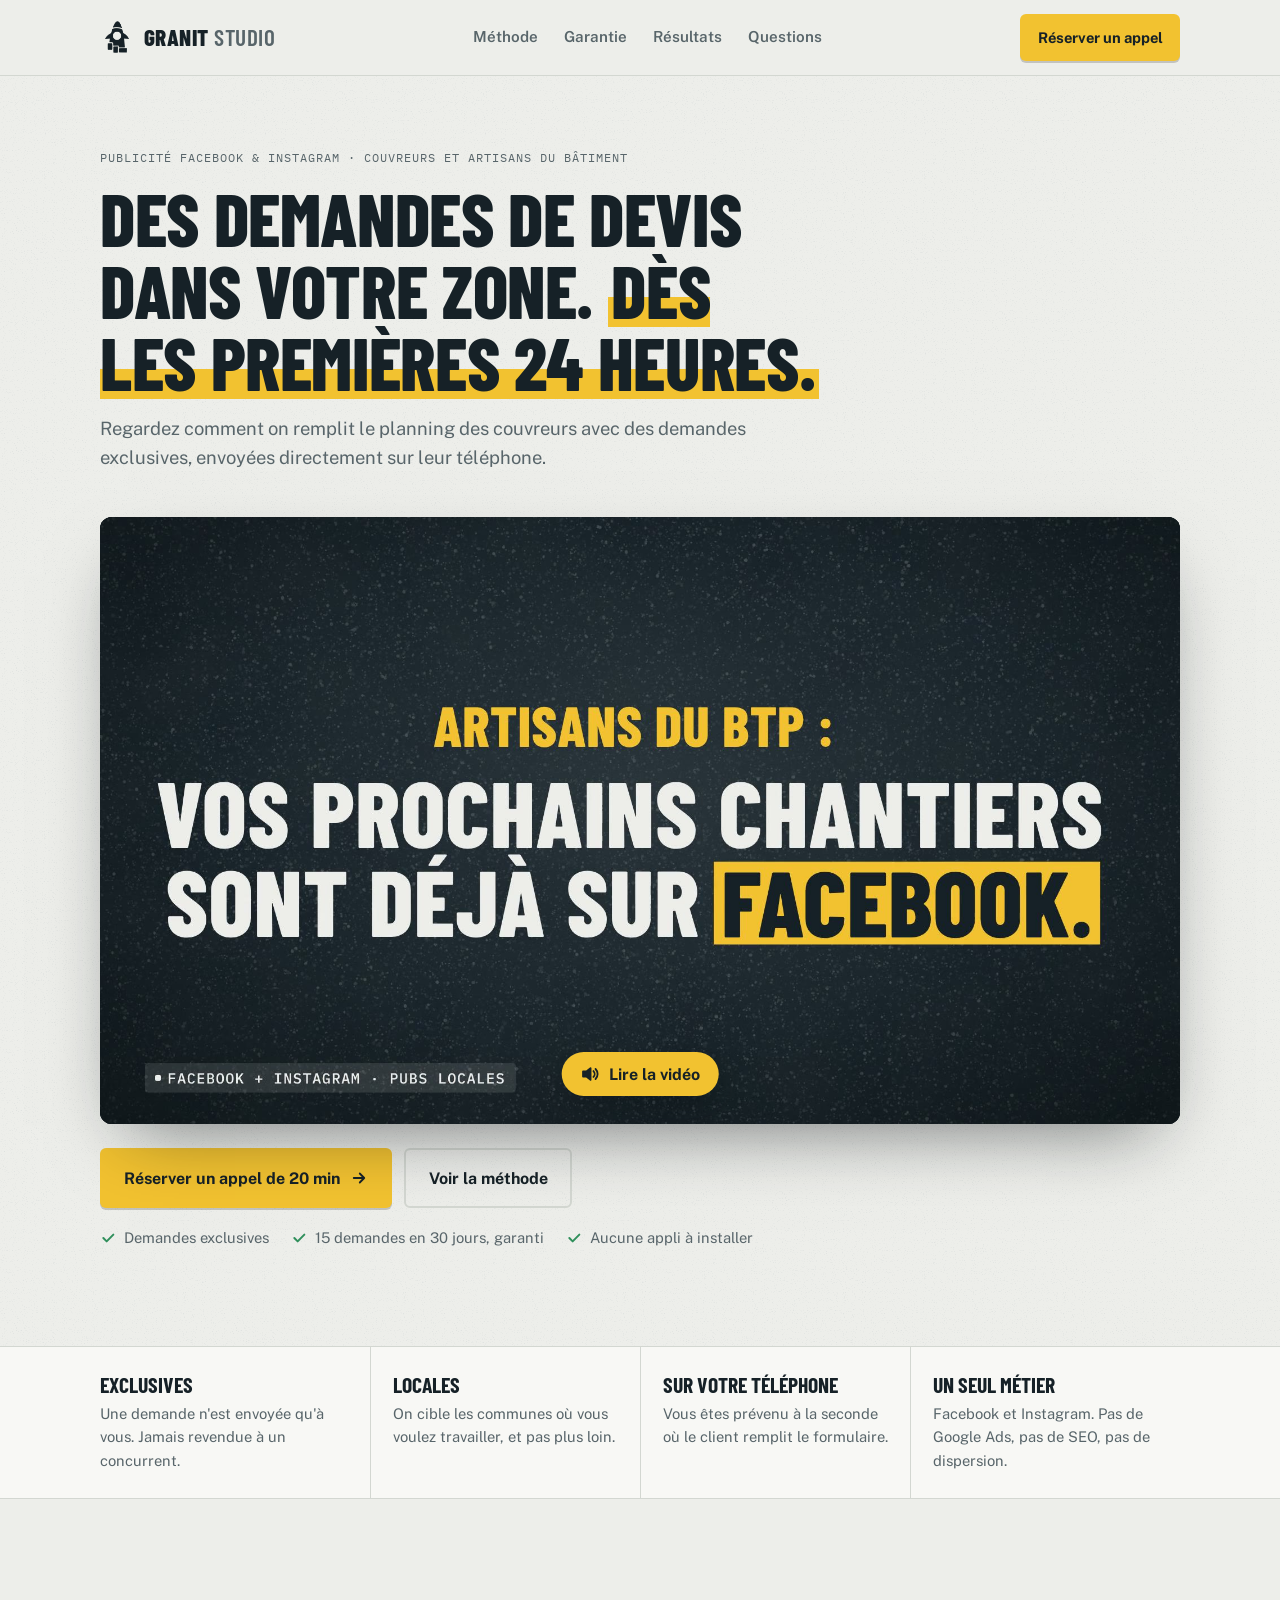
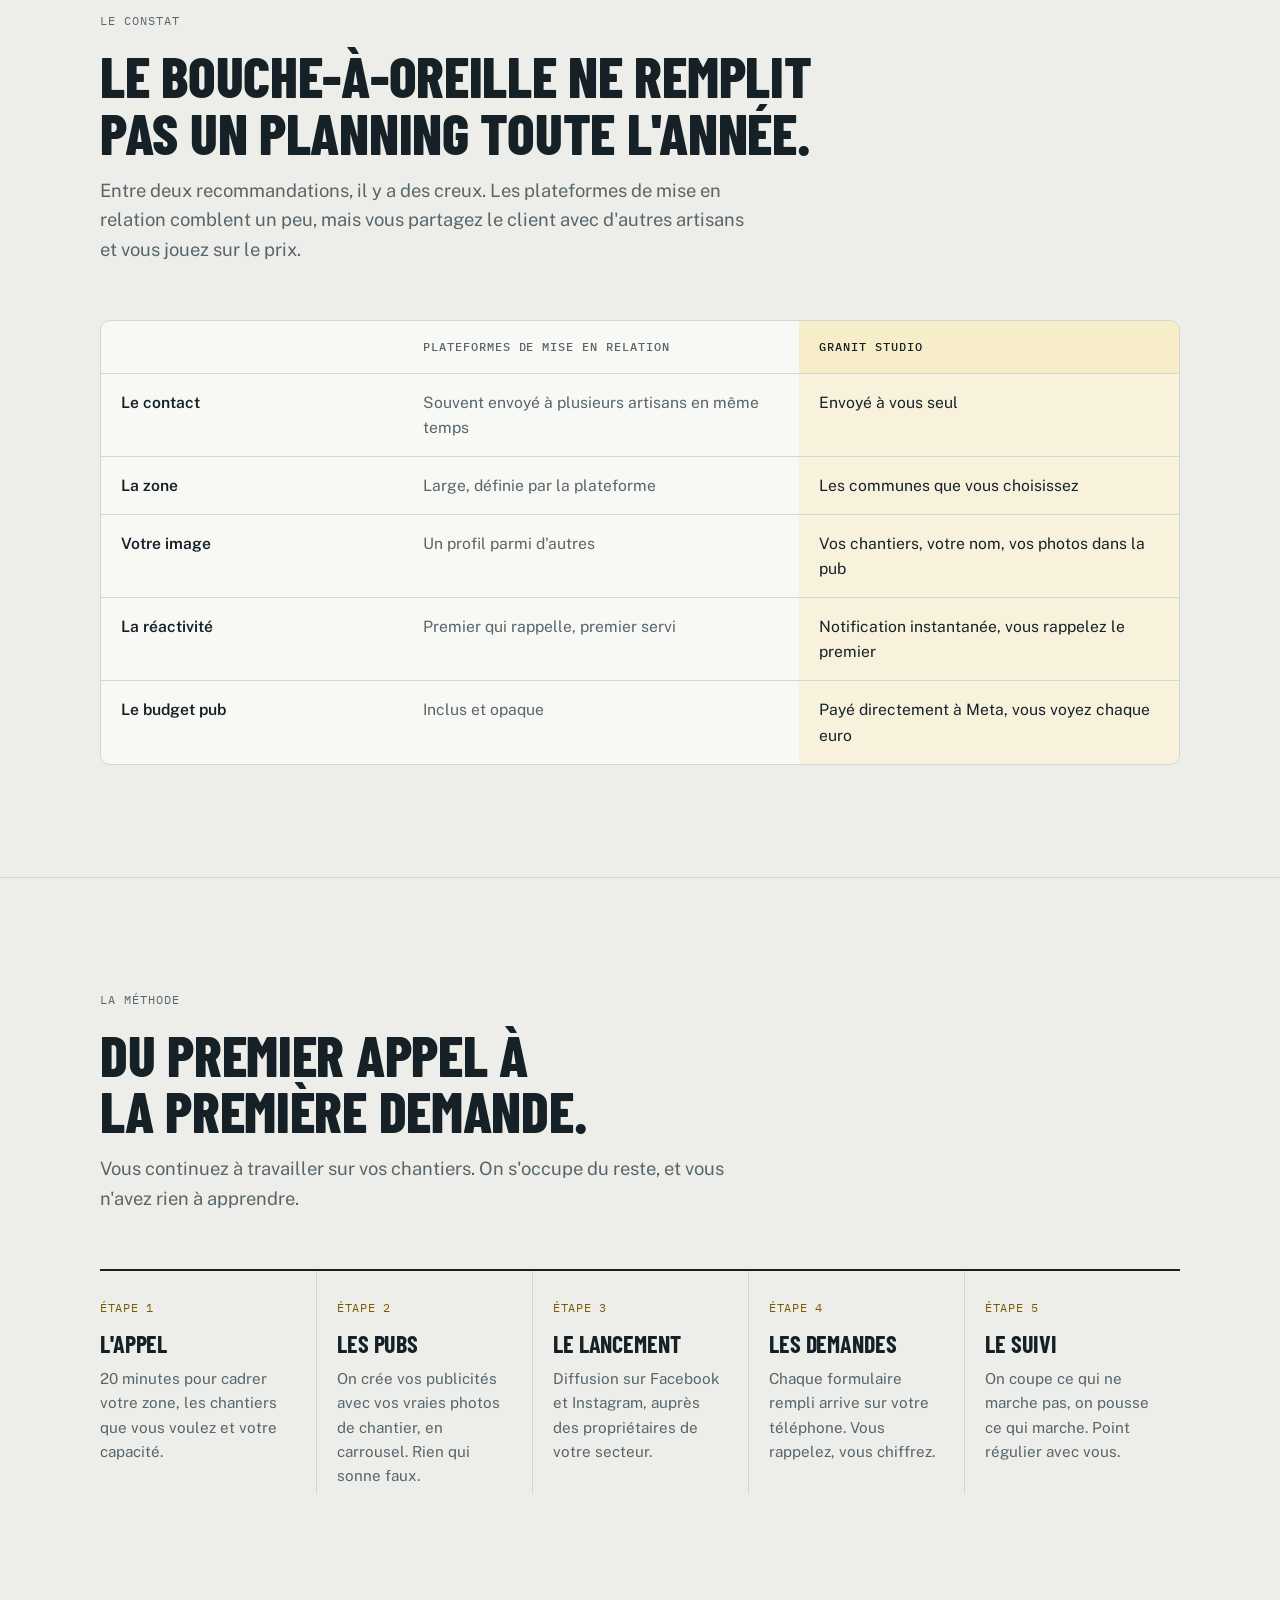
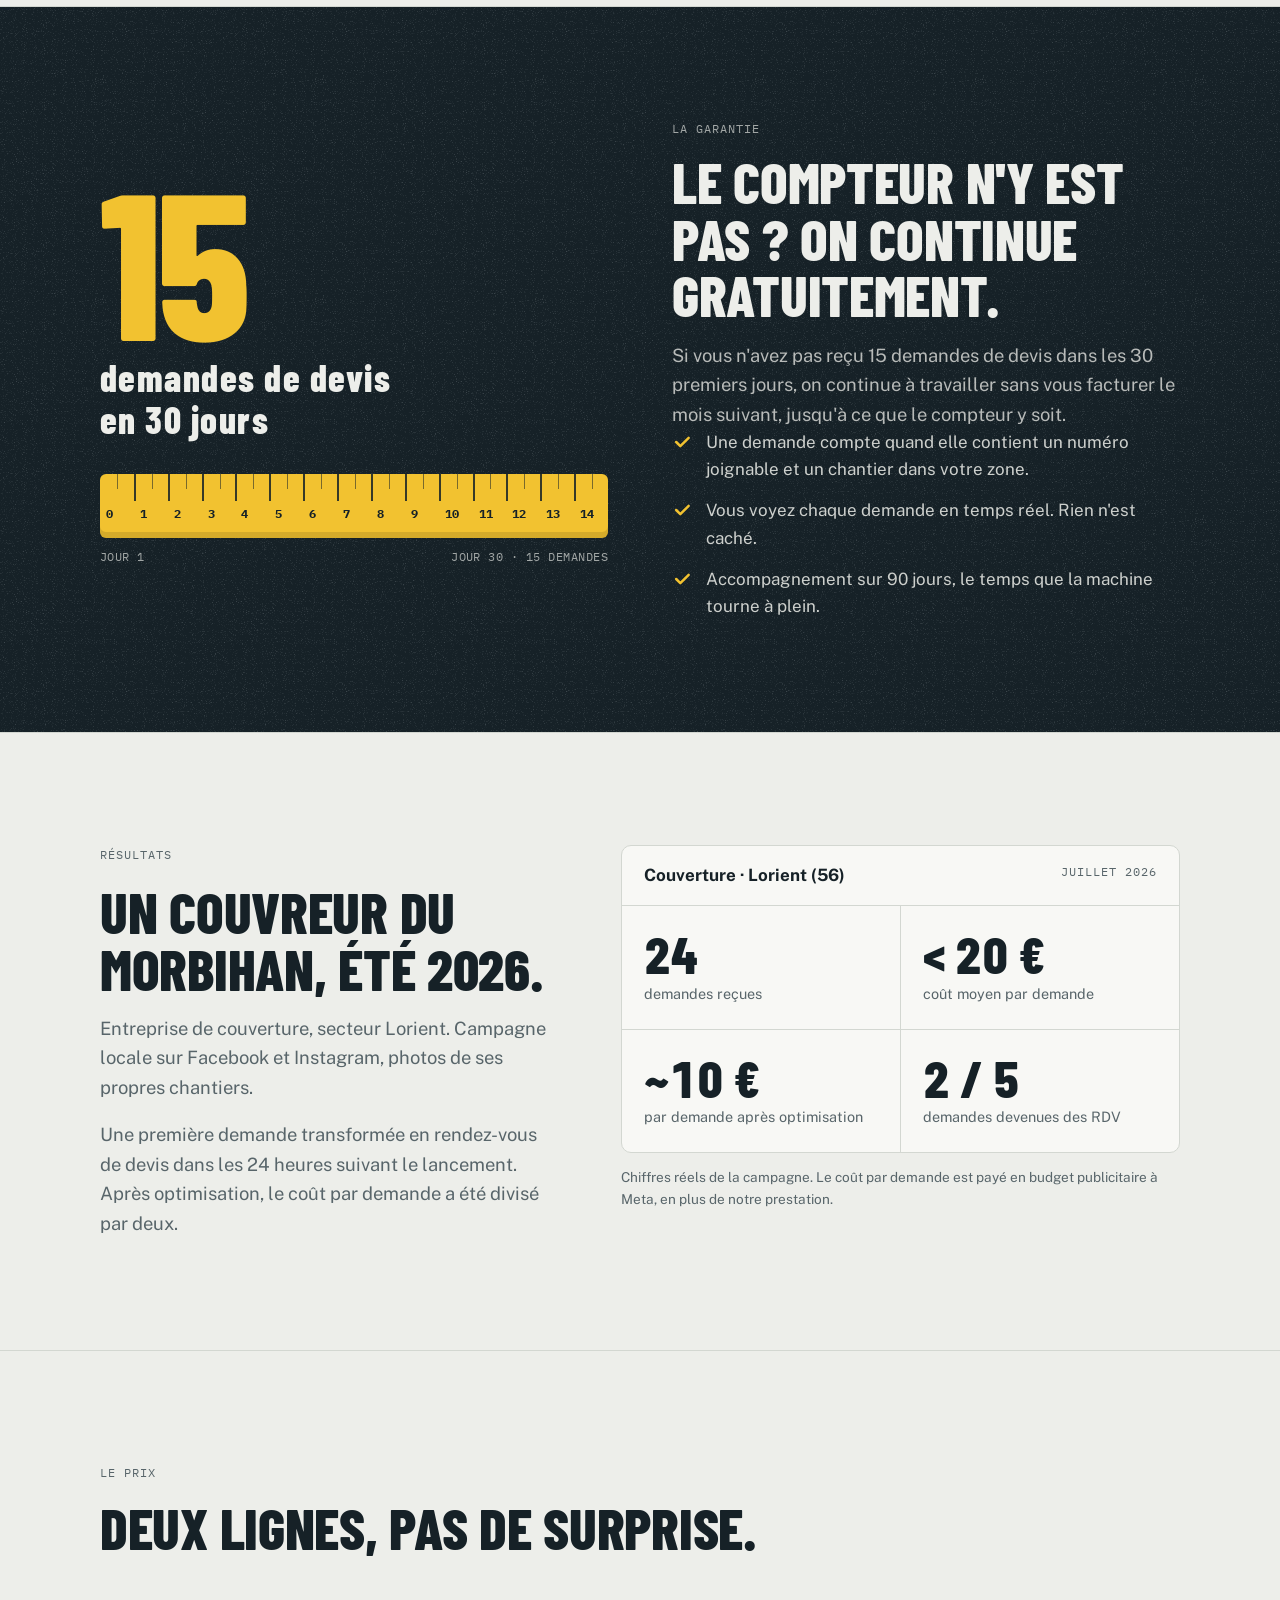
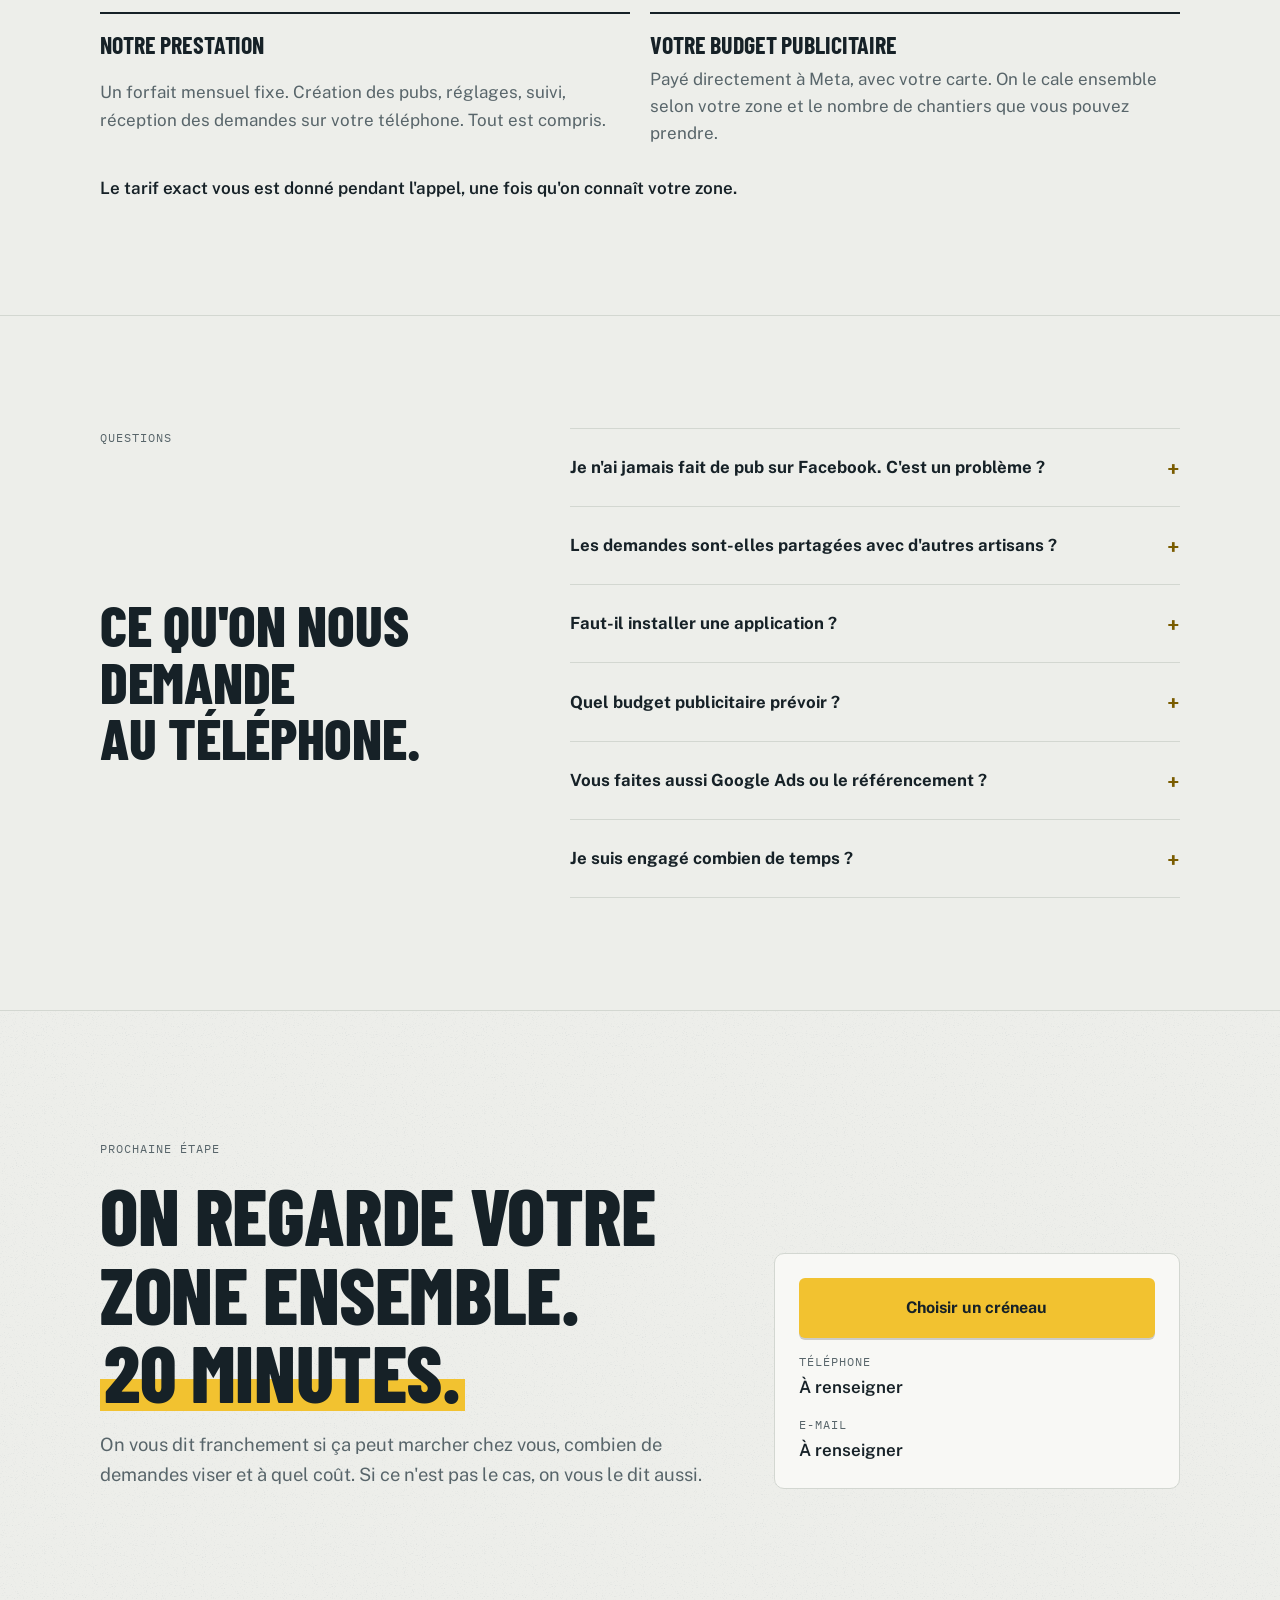
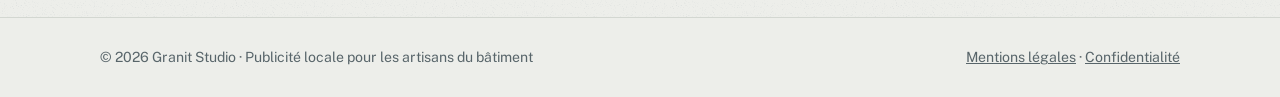
==== index.html @ 4647dcc5 "Site Granit Studio avec VSL motion design Remplace l'ancienne landing Synkore par le site Granit Stu" ====
<!doctype html><html><head><meta charset=utf8><meta name=viewport content="width=device-width,initial-scale=1,viewport-fit=cover"><style>:root{color-scheme:light;box-sizing:border-box;padding-top:env(safe-area-inset-top,0px);padding-bottom:env(safe-area-inset-bottom,0px)}html{scroll-padding-top:env(safe-area-inset-top,0px)}body{margin:0;padding:0;font:14px -apple-system,BlinkMacSystemFont,sans-serif;background:#fff;color:#000}img{max-width:100%}[hidden]:not([hidden=until-found i]){display:none!important}</style></head><body>
<title>Granit Studio</title>
<link rel="icon" type="image/png" href="[data-uri]">
<meta name="description" content="Granit Studio lance des publicités Facebook et Instagram locales pour les couvreurs et artisans du bâtiment. Des demandes de devis exclusives, directement sur votre téléphone.">
<link rel="preconnect" href="https://fonts.googleapis.com">
<link rel="preconnect" href="https://fonts.gstatic.com" crossorigin>
<link rel="stylesheet" href="https://fonts.googleapis.com/css2?family=Barlow+Condensed:wght@600;700;800&family=IBM+Plex+Mono:wght@500&family=Public+Sans:wght@400;500;600;700&display=swap">
<style>
/* Layout : un chantier lu de haut en bas — bandeau granit, preuve sur téléphone, méthode en étapes, garantie au mètre ruban, appel. */
:root{
  --bg:#EDEEEA;          /* granit clair */
  --surface:#F8F8F5;
  --ink:#162127;         /* ardoise */
  --muted:#58656A;
  --line:#D3D7D1;
  --accent:#F2C230;      /* jaune signalisation chantier */
  --accent-text:#7A5C00; /* jaune lisible sur fond clair */
  --on-accent:#162127;
  --device:#141C21;
  --device-line:#28343B;
  --device-fg:#E8EAE5;
  --ok:#2F8F5B;
  --speckle:.5;
  --f-display:"Barlow Condensed","Arial Narrow",Impact,sans-serif;
  --f-body:"Public Sans",system-ui,-apple-system,"Segoe UI",sans-serif;
  --f-mono:"IBM Plex Mono",ui-monospace,Menlo,Consolas,monospace;
  --wrap:1160px;
  --gutter:clamp(16px,4vw,40px);
  color-scheme:light;
}
@media (prefers-color-scheme:dark){:root:not([data-theme="light"]){
  --bg:#11181C;--surface:#182227;--ink:#E6E8E3;--muted:#98A4A7;--line:#2A363C;
  --accent:#F2C230;--accent-text:#F2C230;--on-accent:#162127;
  --device:#0B1013;--device-line:#26323A;--device-fg:#E8EAE5;--ok:#4CBF83;--speckle:.35;color-scheme:dark}}
:root[data-theme="dark"]{
  --bg:#11181C;--surface:#182227;--ink:#E6E8E3;--muted:#98A4A7;--line:#2A363C;
  --accent:#F2C230;--accent-text:#F2C230;--on-accent:#162127;
  --device:#0B1013;--device-line:#26323A;--device-fg:#E8EAE5;--ok:#4CBF83;--speckle:.35;color-scheme:dark}

*{box-sizing:border-box}
html{scroll-behavior:smooth}
@media (prefers-reduced-motion:reduce){html{scroll-behavior:auto}*{animation:none!important;transition:none!important}}
body{background:var(--bg);color:var(--ink);font-family:var(--f-body);font-size:17px;line-height:1.6;-webkit-font-smoothing:antialiased}
a{color:inherit}
:focus-visible{outline:3px solid var(--accent);outline-offset:3px;border-radius:4px}
.wrap{max-width:var(--wrap);margin-inline:auto;padding-inline:var(--gutter)}
h1,h2,h3{font-family:var(--f-display);font-weight:800;line-height:.98;letter-spacing:-.005em;text-wrap:balance;margin:0;text-transform:uppercase}
h2{font-size:clamp(2.2rem,5vw,3.6rem)}
h3{font-size:1.5rem;font-weight:700;line-height:1.1}
p{margin:0}
.label{font-family:var(--f-mono);font-size:.78rem;letter-spacing:.08em;text-transform:uppercase;color:var(--muted)}
.lede{font-size:1.15rem;color:var(--muted);max-width:60ch}
mark{background:linear-gradient(transparent 58%,var(--accent) 58%,var(--accent) 92%,transparent 92%);color:inherit;padding-inline:.05em}

/* Granit : moucheture minérale */
.granite{position:relative;isolation:isolate}
.granite::before{content:"";position:absolute;inset:0;z-index:-1;opacity:var(--speckle);pointer-events:none;
  background-image:url("data:image/svg+xml;utf8,<svg xmlns='http://www.w3.org/2000/svg' width='220' height='220'><filter id='n'><feTurbulence type='fractalNoise' baseFrequency='.9' numOctaves='2' seed='7'/><feColorMatrix values='0 0 0 0 .45  0 0 0 0 .5  0 0 0 0 .52  0 0 0 1.6 -.95'/></filter><rect width='100%' height='100%' filter='url(%23n)'/></svg>");}

/* Boutons */
.btn{display:inline-flex;align-items:center;gap:.6em;font-family:var(--f-body);font-weight:700;font-size:1rem;text-decoration:none;padding:.95em 1.4em;border-radius:6px;border:2px solid transparent;cursor:pointer;transition:transform .15s ease,background .15s ease}
.btn-primary{background:var(--accent);color:var(--on-accent);box-shadow:0 2px 0 rgba(0,0,0,.18)}
.btn-primary:hover{transform:translateY(-1px)}
.btn-ghost{border-color:var(--line);color:var(--ink);background:transparent}
.btn-ghost:hover{border-color:var(--ink)}
.btn svg{width:18px;height:18px}

/* Header */
header.top{position:sticky;top:env(safe-area-inset-top,0px);z-index:20;background:color-mix(in srgb,var(--bg) 88%,transparent);backdrop-filter:blur(10px);-webkit-backdrop-filter:blur(10px);border-bottom:1px solid var(--line)}
.nav{display:flex;align-items:center;justify-content:space-between;gap:20px;padding-block:14px}
.brand{display:flex;align-items:center;gap:10px;text-decoration:none}
.brand-mark{width:34px;height:34px;flex:none;background:var(--ink);-webkit-mask:url("[data-uri]") center/contain no-repeat;mask:url("[data-uri]") center/contain no-repeat}
.brand-name{font-family:var(--f-display);font-weight:800;font-size:1.45rem;letter-spacing:.02em;text-transform:uppercase;line-height:1}
.brand-name span{font-weight:600;color:var(--muted)}
.nav-links{display:flex;gap:26px;font-weight:600;font-size:.95rem}
.nav-links a{text-decoration:none;color:var(--muted)}
.nav-links a:hover{color:var(--ink)}
.nav .btn{padding:.65em 1.05em;font-size:.92rem}
@media (max-width:860px){.nav-links{display:none}}

/* Hero */
.hero{padding-block:clamp(48px,8vw,96px) clamp(56px,8vw,100px);border-bottom:1px solid var(--line)}
.hero{padding-block:clamp(36px,6vw,72px) clamp(56px,8vw,96px)}
.hero h1{font-size:clamp(2.5rem,6vw,4.6rem);margin-block:14px 16px}
.hero .lede{font-size:1.15rem;color:var(--muted)}
.hero-cta{display:flex;flex-wrap:wrap;gap:12px}
.hero-meta{display:flex;flex-wrap:wrap;gap:8px 22px;margin-top:26px;font-size:.92rem;color:var(--muted)}
.hero-meta span{display:inline-flex;align-items:center;gap:8px}
.hero-meta svg{width:16px;height:16px;color:var(--ok);flex:none}
@media (max-width:900px){.hero-grid{grid-template-columns:minmax(0,1fr)}}

/* VSL */
.hero-head{max-width:880px}
.vsl{margin-top:clamp(28px,4vw,44px)}
.vsl-frame{position:relative;width:100%;max-width:100%;aspect-ratio:16/9;border-radius:12px;overflow:hidden;background:var(--device);color:var(--device-fg);box-shadow:0 30px 70px -28px rgba(10,16,20,.55),inset 0 0 0 1px var(--device-line)}
.vsl-frame video{position:absolute;inset:0;width:100%;height:100%;object-fit:cover;display:block}
.vsl-poster{position:absolute;inset:0;display:grid;place-items:center;isolation:isolate}
.vsl-poster::before{content:"";position:absolute;inset:0;z-index:-1;opacity:.5;background-image:url("data:image/svg+xml;utf8,<svg xmlns='http://www.w3.org/2000/svg' width='220' height='220'><filter id='n'><feTurbulence type='fractalNoise' baseFrequency='.9' numOctaves='2' seed='7'/><feColorMatrix values='0 0 0 0 1  0 0 0 0 1  0 0 0 0 1  0 0 0 1.4 -.95'/></filter><rect width='100%' height='100%' filter='url(%23n)'/></svg>")}
.vsl-play{width:clamp(68px,9vw,96px);height:clamp(68px,9vw,96px);border-radius:50%;background:var(--accent);color:var(--on-accent);display:grid;place-items:center;border:0;cursor:pointer;box-shadow:0 0 0 10px color-mix(in srgb,var(--accent) 22%,transparent);animation:pulse 2.4s ease-out infinite}
.vsl-play svg{width:38%;height:38%;margin-left:6%}
@keyframes pulse{0%{box-shadow:0 0 0 0 color-mix(in srgb,var(--accent) 45%,transparent)}100%{box-shadow:0 0 0 22px transparent}}
.vsl-top{position:absolute;left:clamp(14px,2.5vw,26px);top:clamp(14px,2.5vw,24px);right:clamp(14px,2.5vw,26px);display:flex;justify-content:space-between;gap:12px;font-family:var(--f-mono);font-size:.74rem;letter-spacing:.08em;text-transform:uppercase;opacity:.85}
.vsl-bottom{position:absolute;left:clamp(14px,2.5vw,26px);bottom:clamp(14px,2.5vw,24px);right:clamp(14px,2.5vw,26px);font-family:var(--f-display);font-weight:700;text-transform:uppercase;font-size:clamp(1.1rem,2.6vw,1.8rem);line-height:1.05}
.vsl-chip{background:rgba(255,255,255,.12);padding:3px 8px;border-radius:4px}
.vsl-frame video{object-fit:contain;background:var(--device)}
.vsl-sound{position:absolute;left:50%;bottom:clamp(14px,3vw,28px);transform:translateX(-50%);display:inline-flex;align-items:center;gap:.55em;
  font-family:var(--f-body);font-weight:700;font-size:clamp(.88rem,1.6vw,1rem);padding:.75em 1.15em;border:0;border-radius:999px;cursor:pointer;
  background:var(--accent);color:var(--on-accent);box-shadow:0 10px 26px rgba(10,16,20,.35);animation:pulse 2.4s ease-out infinite;white-space:nowrap}
.vsl-sound svg{width:1.25em;height:1.25em;flex:none}
.vsl-sound:hover{filter:brightness(1.05)}
.vsl-mute{position:absolute;right:clamp(10px,2vw,18px);bottom:clamp(10px,2vw,18px);width:44px;height:44px;border-radius:50%;border:0;cursor:pointer;
  display:grid;place-items:center;background:rgba(11,16,19,.6);color:#fff}
.vsl-mute svg{width:22px;height:22px}
.vsl-foot{display:flex;flex-wrap:wrap;align-items:center;justify-content:space-between;gap:18px 28px;margin-top:24px}
.vsl-foot .hero-meta{margin-top:0}

/* Bandeau faits */
.facts{border-bottom:1px solid var(--line);background:var(--surface)}
.facts-grid{display:grid;grid-template-columns:repeat(4,minmax(0,1fr))}
.fact{padding:26px 22px;border-left:1px solid var(--line)}
.fact:first-child{border-left:0;padding-left:0}
.fact b{display:block;font-family:var(--f-display);font-size:1.35rem;text-transform:uppercase;line-height:1.05;margin-bottom:6px}
.fact p{font-size:.92rem;color:var(--muted)}
@media (max-width:900px){.facts-grid{grid-template-columns:repeat(2,minmax(0,1fr))}.fact:nth-child(3){border-left:0;padding-left:0}.fact{border-top:1px solid var(--line)}.fact:nth-child(-n+2){border-top:0}}
@media (max-width:520px){.facts-grid{grid-template-columns:minmax(0,1fr)}.fact{border-left:0;padding-left:0;border-top:1px solid var(--line)}.fact:first-child{border-top:0}}

section.block{padding-block:clamp(64px,9vw,112px);border-bottom:1px solid var(--line)}
.head{display:grid;gap:16px;margin-bottom:clamp(36px,5vw,56px);max-width:780px}

/* Problème : comparatif */
.compare-wrap{overflow-x:auto;border:1px solid var(--line);border-radius:10px;background:var(--surface)}
table.compare{width:100%;border-collapse:collapse;min-width:620px}
.compare th,.compare td{text-align:left;padding:16px 20px;border-bottom:1px solid var(--line);vertical-align:top;font-size:.98rem}
.compare tr:last-child td{border-bottom:0}
.compare thead th{font-family:var(--f-mono);font-weight:500;font-size:.76rem;letter-spacing:.08em;text-transform:uppercase;color:var(--muted)}
.compare thead th:last-child{color:var(--ink)}
.compare td:first-child{font-weight:600;width:28%}
.compare td:nth-child(2){color:var(--muted)}
.compare td:last-child{background:color-mix(in srgb,var(--accent) 12%,transparent)}
.compare thead th:last-child{background:color-mix(in srgb,var(--accent) 22%,transparent)}

/* Méthode */
.steps{display:grid;grid-template-columns:repeat(5,minmax(0,1fr));gap:0;counter-reset:s;border-top:2px solid var(--ink)}
.step{padding:22px 20px 6px 0;position:relative}
.step + .step{padding-left:20px;border-left:1px solid var(--line)}
.step-n{font-family:var(--f-mono);font-size:.78rem;color:var(--accent-text);letter-spacing:.06em}
.step h3{margin-block:10px 10px}
.step p{font-size:.95rem;color:var(--muted)}
@media (max-width:980px){.steps{grid-template-columns:minmax(0,1fr)}.step,.step + .step{padding:22px 0;border-left:0;border-bottom:1px solid var(--line);display:grid;grid-template-columns:90px minmax(0,1fr);gap:4px 16px}.step h3{margin:0}.step p{grid-column:2}}

/* Garantie : mètre ruban */
.guarantee{background:var(--ink);color:var(--bg);border-bottom:0}
.guarantee .label{color:color-mix(in srgb,var(--bg) 65%,transparent)}
.guarantee .lede{color:color-mix(in srgb,var(--bg) 75%,transparent)}
.g-grid{display:grid;grid-template-columns:minmax(0,1fr) minmax(0,1fr);gap:clamp(32px,5vw,72px);align-items:center}
@media (max-width:900px){.g-grid{grid-template-columns:minmax(0,1fr)}}
.big15{font-family:var(--f-display);font-weight:800;font-size:clamp(7rem,18vw,13rem);line-height:.82;color:var(--accent);letter-spacing:-.02em}
.big15 small{display:block;font-size:.18em;letter-spacing:.04em;color:var(--bg);margin-top:14px;line-height:1.1}
.tape{margin-top:34px}
.tape-body{position:relative;height:64px;border-radius:6px;background:var(--accent);overflow:hidden;box-shadow:inset 0 -6px 0 rgba(0,0,0,.12)}
.tape-ticks{position:absolute;inset:0;display:grid;grid-template-columns:repeat(15,1fr)}
.tape-ticks span{border-left:2px solid rgba(22,33,39,.85);position:relative;height:42%}
.tape-ticks span:first-child{border-left:0}
.tape-ticks span::before{content:"";position:absolute;left:50%;top:0;height:55%;border-left:1px solid rgba(22,33,39,.55)}
.tape-ticks span b{position:absolute;left:4px;top:100%;margin-top:4px;font-family:var(--f-mono);font-size:.72rem;color:#162127}
.tape-ticks span:first-child b{left:6px}
.tape-legend{display:flex;justify-content:space-between;margin-top:10px;font-family:var(--f-mono);font-size:.74rem;color:color-mix(in srgb,var(--bg) 65%,transparent);letter-spacing:.04em;text-transform:uppercase}
.g-points{display:grid;gap:14px;margin-top:28px}
.g-points li{display:grid;grid-template-columns:22px minmax(0,1fr);gap:12px;color:color-mix(in srgb,var(--bg) 85%,transparent)}
.g-points svg{width:20px;height:20px;color:var(--accent);margin-top:3px}
ul.clean{list-style:none;padding:0;margin:0}

/* Résultats */
.case{display:grid;grid-template-columns:minmax(0,.9fr) minmax(0,1.1fr);gap:clamp(28px,5vw,64px);align-items:start}
@media (max-width:900px){.case{grid-template-columns:minmax(0,1fr)}}
.case-card{background:var(--surface);border:1px solid var(--line);border-radius:10px;overflow:hidden}
.case-head{display:flex;justify-content:space-between;flex-wrap:wrap;gap:8px;padding:16px 22px;border-bottom:1px solid var(--line)}
.case-head b{font-weight:700}
.metrics{display:grid;grid-template-columns:repeat(2,minmax(0,1fr))}
.metric{padding:22px;border-bottom:1px solid var(--line)}
.metric:nth-child(odd){border-right:1px solid var(--line)}
.metric:nth-last-child(-n+2){border-bottom:0}
.metric strong{display:block;font-family:var(--f-display);font-weight:800;font-size:clamp(2.4rem,5vw,3.2rem);line-height:1;font-variant-numeric:tabular-nums}
.metric span{font-size:.9rem;color:var(--muted)}
.case-note{font-size:.85rem;color:var(--muted);margin-top:14px}
.case-text{display:grid;gap:18px}

/* Prix */
.price-grid{display:grid;grid-template-columns:repeat(2,minmax(0,1fr));gap:20px}
@media (max-width:760px){.price-grid{grid-template-columns:minmax(0,1fr)}}
.price-item{border-top:2px solid var(--ink);padding-top:18px;display:grid;gap:8px}
.price-item p{color:var(--muted)}
.price-foot{margin-top:28px;font-weight:600}

/* FAQ */
.faq{display:grid;grid-template-columns:minmax(0,.8fr) minmax(0,1.2fr);gap:clamp(28px,5vw,64px)}
@media (max-width:900px){.faq{grid-template-columns:minmax(0,1fr)}}
details{border-bottom:1px solid var(--line);padding-block:4px}
details:first-of-type{border-top:1px solid var(--line)}
summary{list-style:none;cursor:pointer;display:flex;justify-content:space-between;align-items:center;gap:16px;padding-block:18px;font-weight:700;font-size:1.05rem}
summary::-webkit-details-marker{display:none}
summary::after{content:"+";font-family:var(--f-mono);font-size:1.3rem;color:var(--accent-text);transition:transform .2s}
details[open] summary::after{transform:rotate(45deg)}
details p{color:var(--muted);padding-bottom:20px;max-width:62ch}

/* CTA final */
.final{padding-block:clamp(72px,10vw,128px)}
.final-box{display:grid;grid-template-columns:minmax(0,1.2fr) minmax(0,.8fr);gap:clamp(28px,5vw,64px);align-items:end}
@media (max-width:900px){.final-box{grid-template-columns:minmax(0,1fr)}}
.final h2{font-size:clamp(2.6rem,6.4vw,5rem)}
.contact{display:grid;gap:14px;background:var(--surface);border:1px solid var(--line);border-radius:10px;padding:24px}
.contact-row{display:grid;gap:2px}
.contact-row b{font-weight:600;user-select:all}
.contact .btn{justify-content:center}

footer{border-top:1px solid var(--line);padding-block:28px;font-size:.88rem;color:var(--muted)}
.foot{display:flex;flex-wrap:wrap;justify-content:space-between;gap:12px}
</style>

<header class="top">
  <div class="wrap nav">
    <a class="brand" href="#top" aria-label="Granit Studio, accueil">
      <span class="brand-mark" aria-hidden="true"></span>
      <span class="brand-name">Granit <span>Studio</span></span>
    </a>
    <nav class="nav-links" aria-label="Navigation principale">
      <a href="#methode">Méthode</a>
      <a href="#garantie">Garantie</a>
      <a href="#resultats">Résultats</a>
      <a href="#faq">Questions</a>
    </nav>
    <a class="btn btn-primary" href="#rdv">Réserver un appel</a>
  </div>
</header>

<main id="top">
  <section class="hero granite">
    <div class="wrap">
      <div class="hero-head">
        <p class="label">Publicité Facebook &amp; Instagram · Couvreurs et artisans du bâtiment</p>
        <h1>Des demandes de devis dans votre zone. <mark>Dès les premières 24&nbsp;heures.</mark></h1>
        <p class="lede">Regardez comment on remplit le planning des couvreurs avec des demandes exclusives, envoyées directement sur leur téléphone.</p>
      </div>

      <div class="vsl">
        <div class="vsl-frame" id="vsl">
          <!--VSL-START-->
          <video id="vsl-video" src="granit-vsl.mp4" poster="vsl-cover.jpg" muted loop playsinline preload="auto" aria-label="Présentation Granit Studio en 26 secondes : des pubs Facebook et Instagram locales qui envoient des demandes de devis aux artisans du BTP"></video>
          <button class="vsl-sound" id="vsl-sound" type="button" aria-label="Revoir la vidéo avec le son">
            <svg viewBox="0 0 24 24" fill="none" stroke="currentColor" stroke-width="2.2" stroke-linecap="round" stroke-linejoin="round" aria-hidden="true"><path d="M4 9v6h4l5 4V5L8 9H4z" fill="currentColor"/><path d="M16.5 8.5a5 5 0 0 1 0 7M19 6a8.5 8.5 0 0 1 0 12"/></svg>
            <span>Activer le son</span>
          </button>
          <button class="vsl-mute" id="vsl-mute" type="button" aria-label="Couper le son" hidden>
            <svg viewBox="0 0 24 24" fill="none" stroke="currentColor" stroke-width="2.2" stroke-linecap="round" stroke-linejoin="round" aria-hidden="true"><path d="M4 9v6h4l5 4V5L8 9H4z" fill="currentColor"/><path d="M17 9l5 6M22 9l-5 6"/></svg>
          </button>
          <!--VSL-END-->
        </div>
      </div>

      <div class="vsl-foot">
        <div class="hero-cta">
          <a class="btn btn-primary" href="#rdv">Réserver un appel de 20 min
            <svg viewBox="0 0 24 24" fill="none" stroke="currentColor" stroke-width="2.4" stroke-linecap="round" stroke-linejoin="round" aria-hidden="true"><path d="M5 12h14M13 6l6 6-6 6"/></svg>
          </a>
          <a class="btn btn-ghost" href="#methode">Voir la méthode</a>
        </div>
        <div class="hero-meta">
          <span><svg viewBox="0 0 24 24" fill="none" stroke="currentColor" stroke-width="3" stroke-linecap="round" stroke-linejoin="round" aria-hidden="true"><path d="M5 12l5 5L20 7"/></svg>Demandes exclusives</span>
          <span><svg viewBox="0 0 24 24" fill="none" stroke="currentColor" stroke-width="3" stroke-linecap="round" stroke-linejoin="round" aria-hidden="true"><path d="M5 12l5 5L20 7"/></svg>15 demandes en 30 jours, garanti</span>
          <span><svg viewBox="0 0 24 24" fill="none" stroke="currentColor" stroke-width="3" stroke-linecap="round" stroke-linejoin="round" aria-hidden="true"><path d="M5 12l5 5L20 7"/></svg>Aucune appli à installer</span>
        </div>
      </div>
    </div>
  </section>

  <section class="facts" aria-label="L'essentiel">
    <div class="wrap facts-grid">
      <div class="fact"><b>Exclusives</b><p>Une demande n'est envoyée qu'à vous. Jamais revendue à un concurrent.</p></div>
      <div class="fact"><b>Locales</b><p>On cible les communes où vous voulez travailler, et pas plus loin.</p></div>
      <div class="fact"><b>Sur votre téléphone</b><p>Vous êtes prévenu à la seconde où le client remplit le formulaire.</p></div>
      <div class="fact"><b>Un seul métier</b><p>Facebook et Instagram. Pas de Google Ads, pas de SEO, pas de dispersion.</p></div>
    </div>
  </section>

  <section class="block" id="probleme">
    <div class="wrap">
      <div class="head">
        <p class="label">Le constat</p>
        <h2>Le bouche-à-oreille ne remplit pas un planning toute l'année.</h2>
        <p class="lede">Entre deux recommandations, il y a des creux. Les plateformes de mise en relation comblent un peu, mais vous partagez le client avec d'autres artisans et vous jouez sur le prix.</p>
      </div>
      <div class="compare-wrap">
        <table class="compare">
          <thead><tr><th scope="col"></th><th scope="col">Plateformes de mise en relation</th><th scope="col">Granit Studio</th></tr></thead>
          <tbody>
            <tr><td>Le contact</td><td>Souvent envoyé à plusieurs artisans en même temps</td><td>Envoyé à vous seul</td></tr>
            <tr><td>La zone</td><td>Large, définie par la plateforme</td><td>Les communes que vous choisissez</td></tr>
            <tr><td>Votre image</td><td>Un profil parmi d'autres</td><td>Vos chantiers, votre nom, vos photos dans la pub</td></tr>
            <tr><td>La réactivité</td><td>Premier qui rappelle, premier servi</td><td>Notification instantanée, vous rappelez le premier</td></tr>
            <tr><td>Le budget pub</td><td>Inclus et opaque</td><td>Payé directement à Meta, vous voyez chaque euro</td></tr>
          </tbody>
        </table>
      </div>
    </div>
  </section>

  <section class="block" id="methode">
    <div class="wrap">
      <div class="head">
        <p class="label">La méthode</p>
        <h2>Du premier appel à la première demande.</h2>
        <p class="lede">Vous continuez à travailler sur vos chantiers. On s'occupe du reste, et vous n'avez rien à apprendre.</p>
      </div>
      <div class="steps">
        <div class="step"><span class="step-n">ÉTAPE 1</span><h3>L'appel</h3><p>20 minutes pour cadrer votre zone, les chantiers que vous voulez et votre capacité.</p></div>
        <div class="step"><span class="step-n">ÉTAPE 2</span><h3>Les pubs</h3><p>On crée vos publicités avec vos vraies photos de chantier, en carrousel. Rien qui sonne faux.</p></div>
        <div class="step"><span class="step-n">ÉTAPE 3</span><h3>Le lancement</h3><p>Diffusion sur Facebook et Instagram, auprès des propriétaires de votre secteur.</p></div>
        <div class="step"><span class="step-n">ÉTAPE 4</span><h3>Les demandes</h3><p>Chaque formulaire rempli arrive sur votre téléphone. Vous rappelez, vous chiffrez.</p></div>
        <div class="step"><span class="step-n">ÉTAPE 5</span><h3>Le suivi</h3><p>On coupe ce qui ne marche pas, on pousse ce qui marche. Point régulier avec vous.</p></div>
      </div>
    </div>
  </section>

  <section class="block guarantee granite" id="garantie">
    <div class="wrap g-grid">
      <div>
        <div class="big15">15<small>demandes de devis<br>en 30 jours</small></div>
        <div class="tape" aria-hidden="true">
          <div class="tape-body">
            <div class="tape-ticks">
              <span><b>0</b></span><span><b>1</b></span><span><b>2</b></span><span><b>3</b></span><span><b>4</b></span><span><b>5</b></span><span><b>6</b></span><span><b>7</b></span><span><b>8</b></span><span><b>9</b></span><span><b>10</b></span><span><b>11</b></span><span><b>12</b></span><span><b>13</b></span><span><b>14</b></span>
            </div>
          </div>
          <div class="tape-legend"><span>Jour 1</span><span>Jour 30 · 15 demandes</span></div>
        </div>
      </div>
      <div>
        <p class="label">La garantie</p>
        <h2 style="margin-block:14px 18px">Le compteur n'y est pas&nbsp;? On continue gratuitement.</h2>
        <p class="lede">Si vous n'avez pas reçu 15 demandes de devis dans les 30 premiers jours, on continue à travailler sans vous facturer le mois suivant, jusqu'à ce que le compteur y soit.</p>
        <ul class="clean g-points">
          <li><svg viewBox="0 0 24 24" fill="none" stroke="currentColor" stroke-width="3" stroke-linecap="round" stroke-linejoin="round" aria-hidden="true"><path d="M5 12l5 5L20 7"/></svg><span>Une demande compte quand elle contient un numéro joignable et un chantier dans votre zone.</span></li>
          <li><svg viewBox="0 0 24 24" fill="none" stroke="currentColor" stroke-width="3" stroke-linecap="round" stroke-linejoin="round" aria-hidden="true"><path d="M5 12l5 5L20 7"/></svg><span>Vous voyez chaque demande en temps réel. Rien n'est caché.</span></li>
          <li><svg viewBox="0 0 24 24" fill="none" stroke="currentColor" stroke-width="3" stroke-linecap="round" stroke-linejoin="round" aria-hidden="true"><path d="M5 12l5 5L20 7"/></svg><span>Accompagnement sur 90 jours, le temps que la machine tourne à plein.</span></li>
        </ul>
      </div>
    </div>
  </section>

  <section class="block" id="resultats">
    <div class="wrap case">
      <div class="case-text">
        <p class="label">Résultats</p>
        <h2>Un couvreur du Morbihan, été 2026.</h2>
        <p class="lede">Entreprise de couverture, secteur Lorient. Campagne locale sur Facebook et Instagram, photos de ses propres chantiers.</p>
        <p class="lede">Une première demande transformée en rendez-vous de devis dans les 24 heures suivant le lancement. Après optimisation, le coût par demande a été divisé par deux.</p>
      </div>
      <div>
        <div class="case-card">
          <div class="case-head"><b>Couverture · Lorient (56)</b><span class="label">Juillet 2026</span></div>
          <div class="metrics">
            <div class="metric"><strong>24</strong><span>demandes reçues</span></div>
            <div class="metric"><strong>&lt;&nbsp;20&nbsp;€</strong><span>coût moyen par demande</span></div>
            <div class="metric"><strong>~10&nbsp;€</strong><span>par demande après optimisation</span></div>
            <div class="metric"><strong>2&nbsp;/&nbsp;5</strong><span>demandes devenues des RDV</span></div>
          </div>
        </div>
        <p class="case-note">Chiffres réels de la campagne. Le coût par demande est payé en budget publicitaire à Meta, en plus de notre prestation.</p>
      </div>
    </div>
  </section>

  <section class="block" id="prix">
    <div class="wrap">
      <div class="head">
        <p class="label">Le prix</p>
        <h2>Deux lignes, pas de surprise.</h2>
      </div>
      <div class="price-grid">
        <div class="price-item"><h3>Notre prestation</h3><p>Un forfait mensuel fixe. Création des pubs, réglages, suivi, réception des demandes sur votre téléphone. Tout est compris.</p></div>
        <div class="price-item"><h3>Votre budget publicitaire</h3><p>Payé directement à Meta, avec votre carte. On le cale ensemble selon votre zone et le nombre de chantiers que vous pouvez prendre.</p></div>
      </div>
      <p class="price-foot">Le tarif exact vous est donné pendant l'appel, une fois qu'on connaît votre zone.</p>
    </div>
  </section>

  <section class="block" id="faq">
    <div class="wrap faq">
      <div class="head" style="margin:0">
        <p class="label">Questions</p>
        <h2>Ce qu'on nous demande au téléphone.</h2>
      </div>
      <div>
        <details><summary>Je n'ai jamais fait de pub sur Facebook. C'est un problème&nbsp;?</summary><p>Non. On crée le compte publicitaire avec vous, on fait les pubs et les réglages. Vous recevez les demandes, c'est tout ce que vous avez à gérer.</p></details>
        <details><summary>Les demandes sont-elles partagées avec d'autres artisans&nbsp;?</summary><p>Jamais. Les pubs sont à votre nom et les demandes arrivent uniquement chez vous.</p></details>
        <details><summary>Faut-il installer une application&nbsp;?</summary><p>Non. Chaque demande arrive directement sur votre téléphone, comme un message. Vous rappelez le client en un geste.</p></details>
        <details><summary>Quel budget publicitaire prévoir&nbsp;?</summary><p>Ça dépend de votre zone et du nombre de chantiers que vous voulez. On le fixe ensemble pendant l'appel. Vous le payez directement à Meta et vous pouvez l'ajuster quand vous voulez.</p></details>
        <details><summary>Vous faites aussi Google Ads ou le référencement&nbsp;?</summary><p>Non. On fait une seule chose, la publicité Facebook et Instagram pour les artisans du bâtiment, et on la fait à fond.</p></details>
        <details><summary>Je suis engagé combien de temps&nbsp;?</summary><p>90 jours. C'est le temps qu'il faut pour que les campagnes donnent leur plein régime, et la garantie des 15 demandes s'applique dès le premier mois.</p></details>
      </div>
    </div>
  </section>

  <section class="final granite" id="rdv">
    <div class="wrap final-box">
      <div>
        <p class="label">Prochaine étape</p>
        <h2 style="margin-top:16px">On regarde votre zone ensemble. <mark>20 minutes.</mark></h2>
        <p class="lede" style="margin-top:20px">On vous dit franchement si ça peut marcher chez vous, combien de demandes viser et à quel coût. Si ce n'est pas le cas, on vous le dit aussi.</p>
      </div>
      <div class="contact">
        <a class="btn btn-primary" id="booking" href="#rdv">Choisir un créneau</a>
        <div class="contact-row"><span class="label">Téléphone</span><b id="c-phone">À renseigner</b></div>
        <div class="contact-row"><span class="label">E-mail</span><b id="c-mail">À renseigner</b></div>
      </div>
    </div>
  </section>
</main>

<footer>
  <div class="wrap foot">
    <span>© 2026 Granit Studio · Publicité locale pour les artisans du bâtiment</span>
    <span><a href="#top">Mentions légales</a> · <a href="#top">Confidentialité</a></span>
  </div>
</footer>

<script>
(function(){
  var v=document.getElementById('vsl-video'), on=document.getElementById('vsl-sound'), off=document.getElementById('vsl-mute');
  if(!v) return;
  var label=on.querySelector('span');
  var reduce=window.matchMedia&&window.matchMedia('(prefers-reduced-motion: reduce)').matches;
  function mutedLoop(){ v.muted=true; v.loop=true; on.hidden=false; off.hidden=true; label.textContent='Activer le son'; }
  function tryPlay(){ var p=v.play(); if(p&&p.catch) p.catch(function(){ label.textContent='Lire la vidéo'; }); }
  mutedLoop();
  if(reduce){ label.textContent='Lire la vidéo'; } else { tryPlay(); }
  on.addEventListener('click',function(){
    v.currentTime=0; v.muted=false; v.loop=false; on.hidden=true; off.hidden=false; tryPlay();
  });
  off.addEventListener('click',function(){ mutedLoop(); tryPlay(); });
  v.addEventListener('ended',function(){ mutedLoop(); v.currentTime=0; if(!reduce) tryPlay(); });
})();
</script>

</body></html>
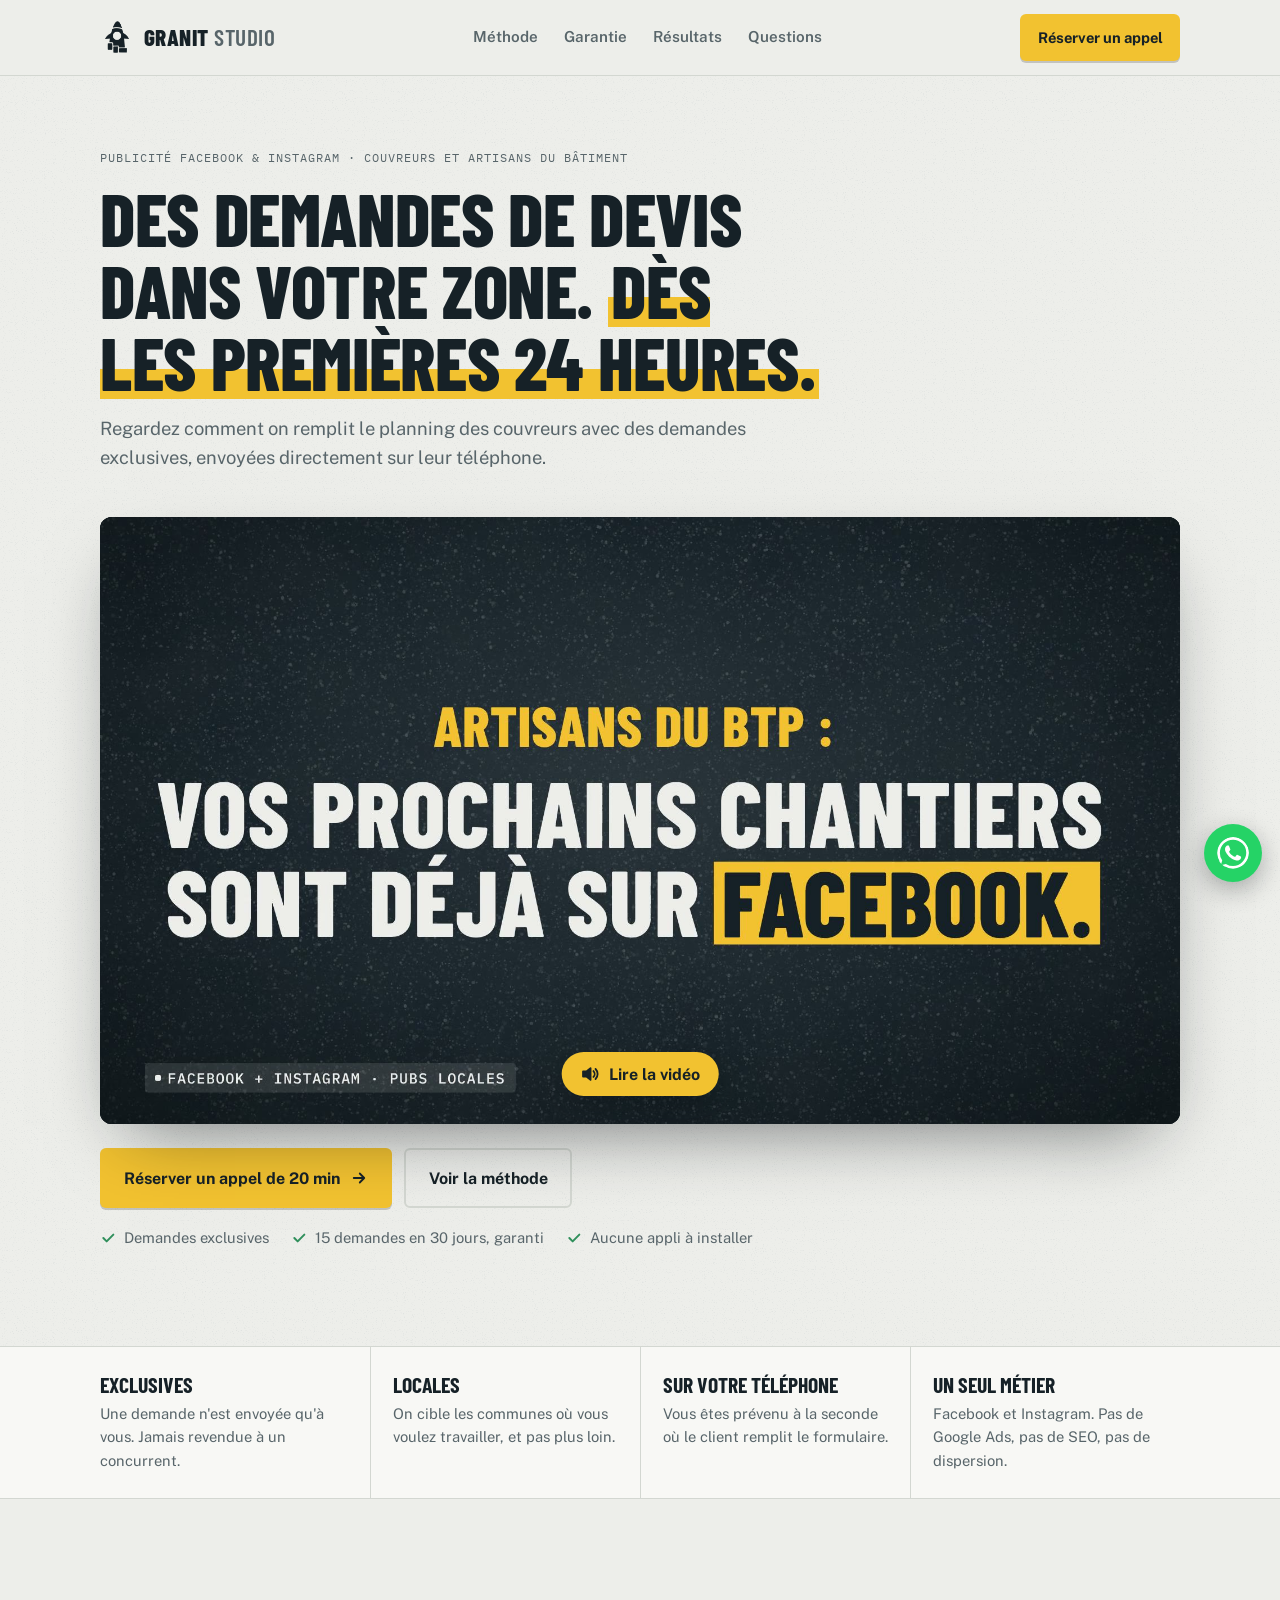
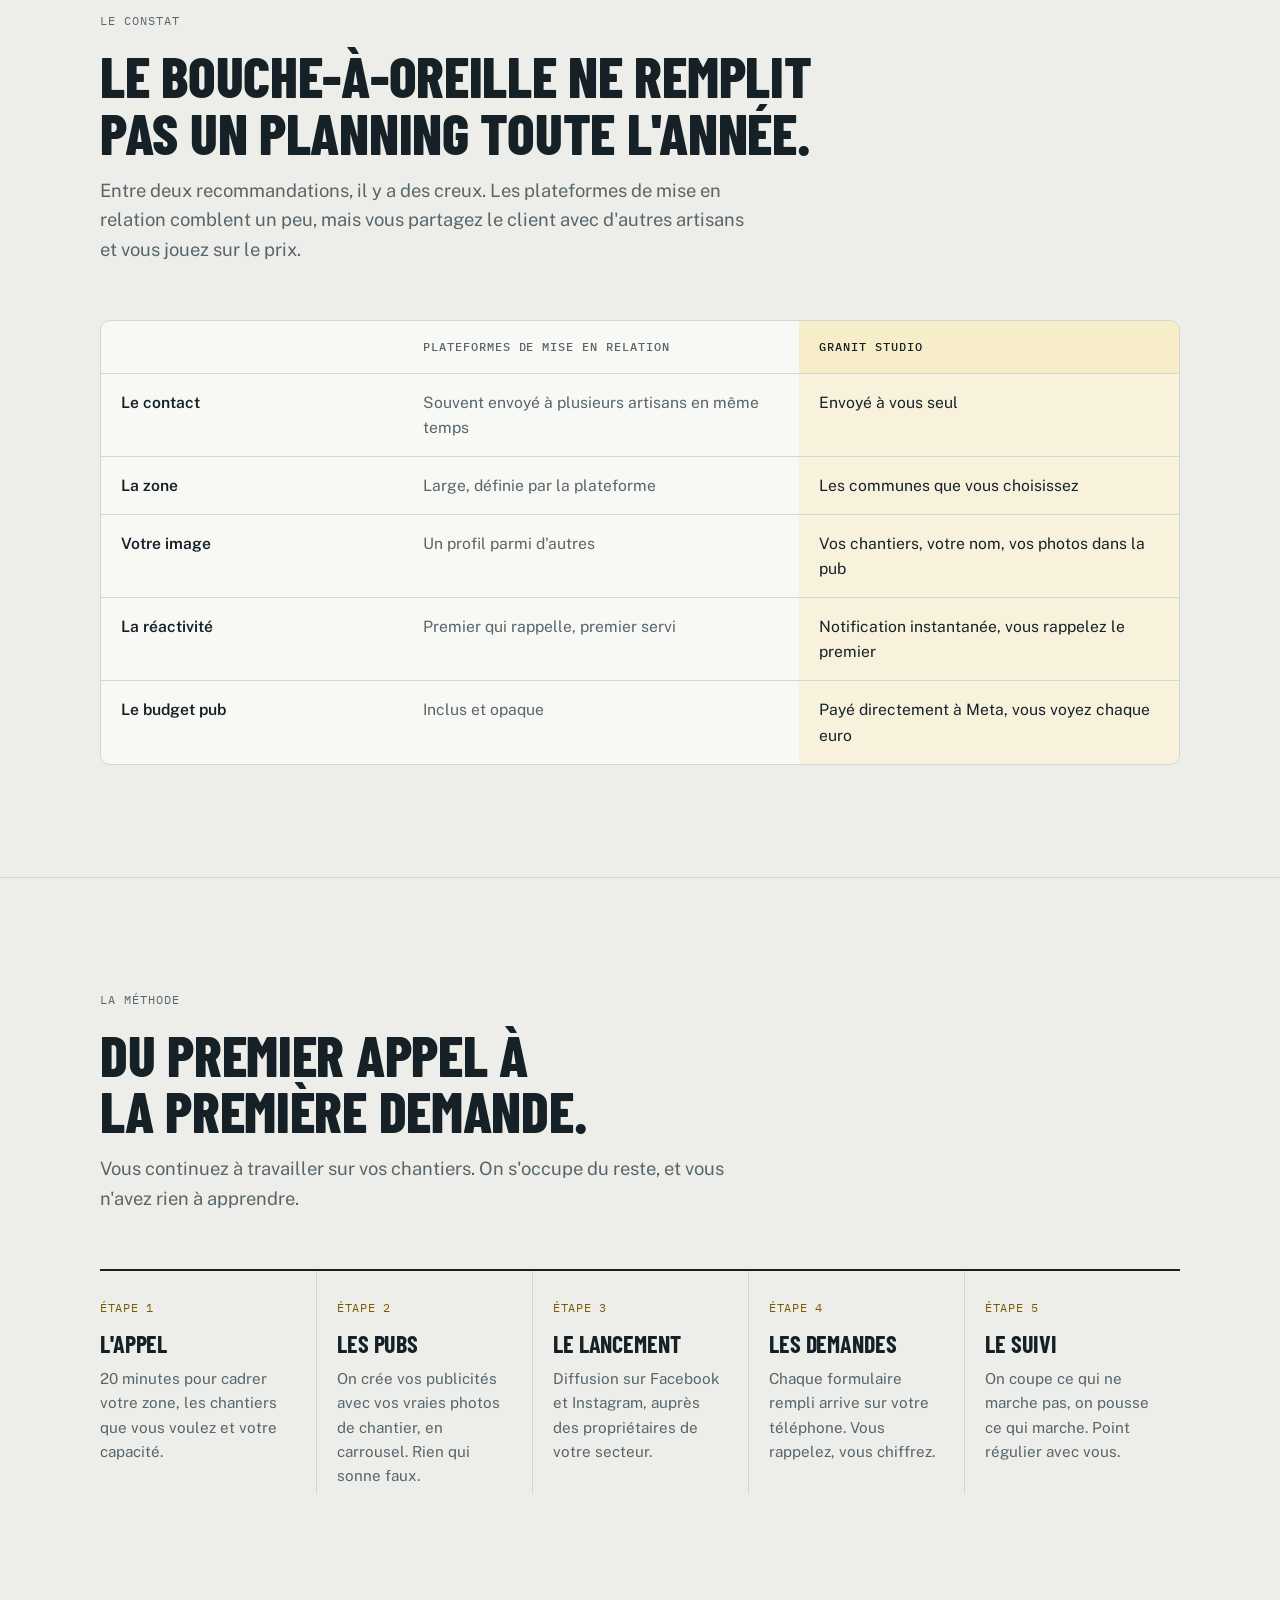
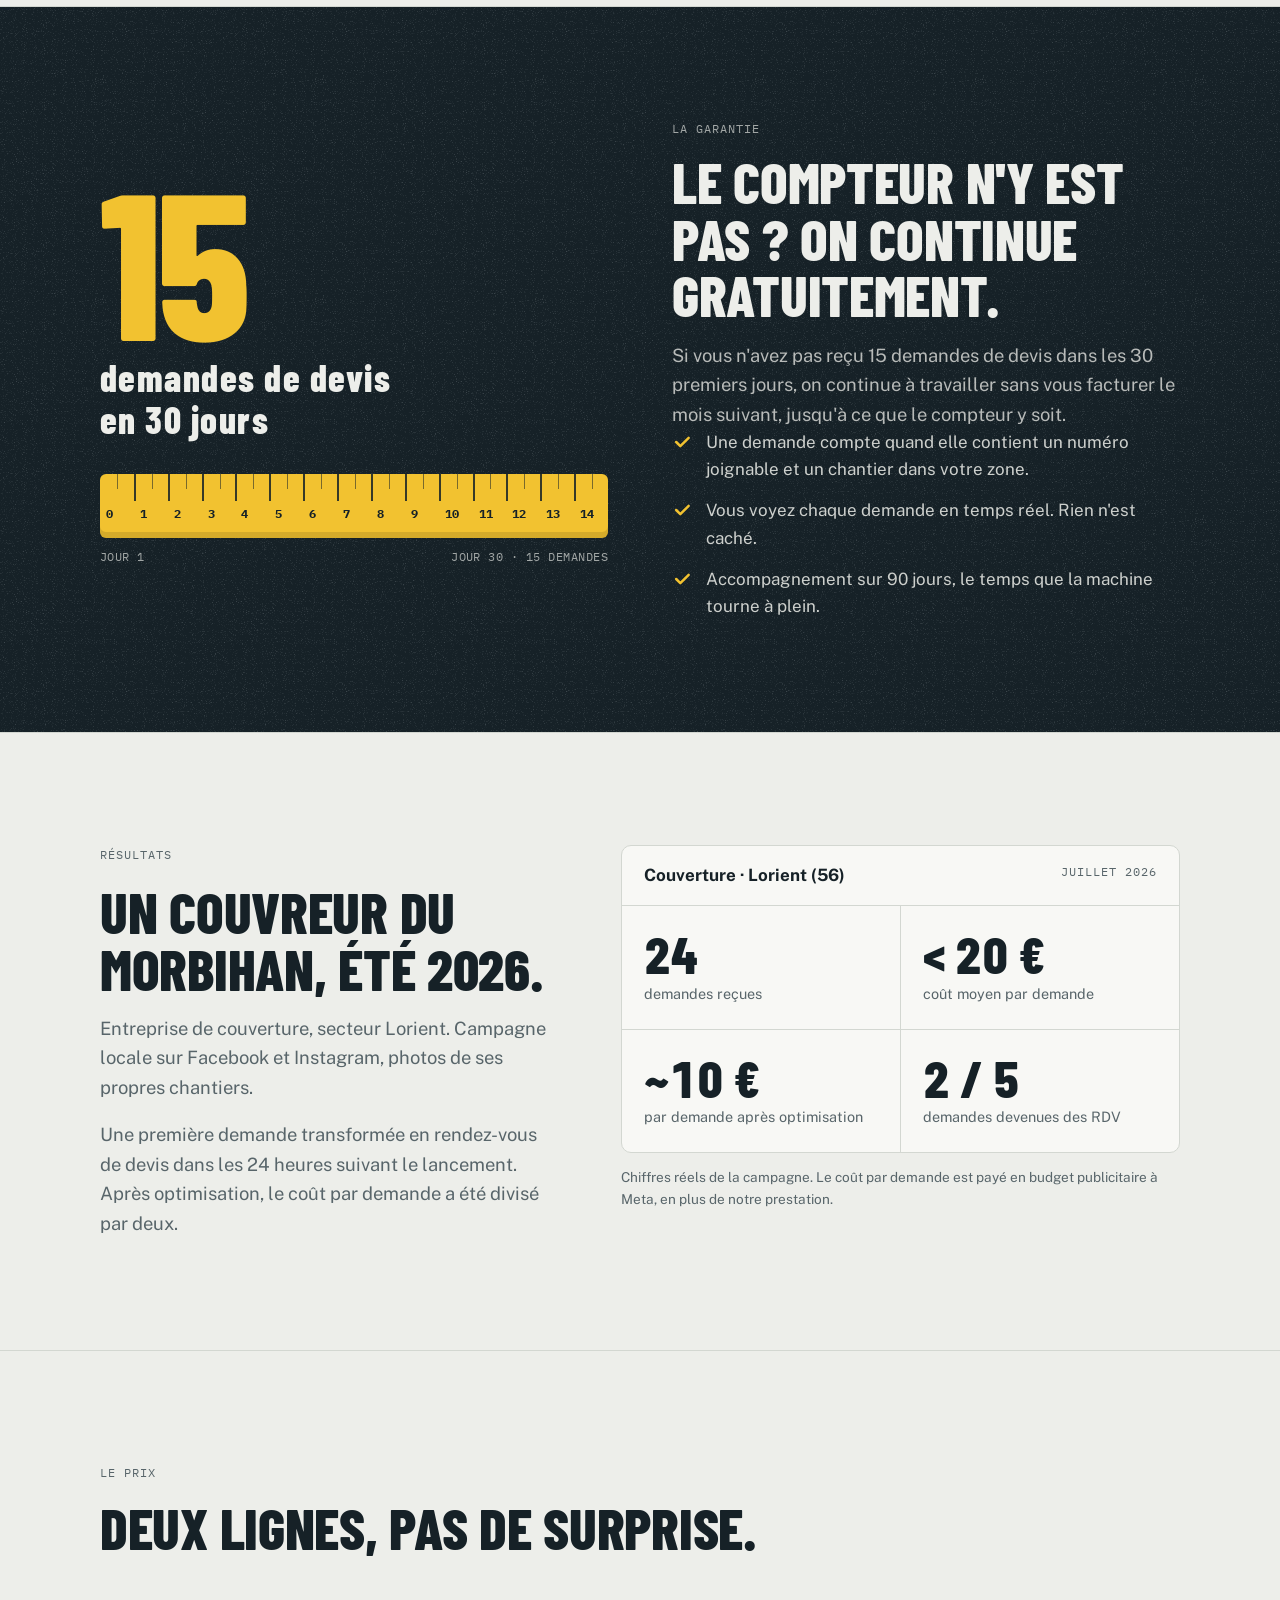
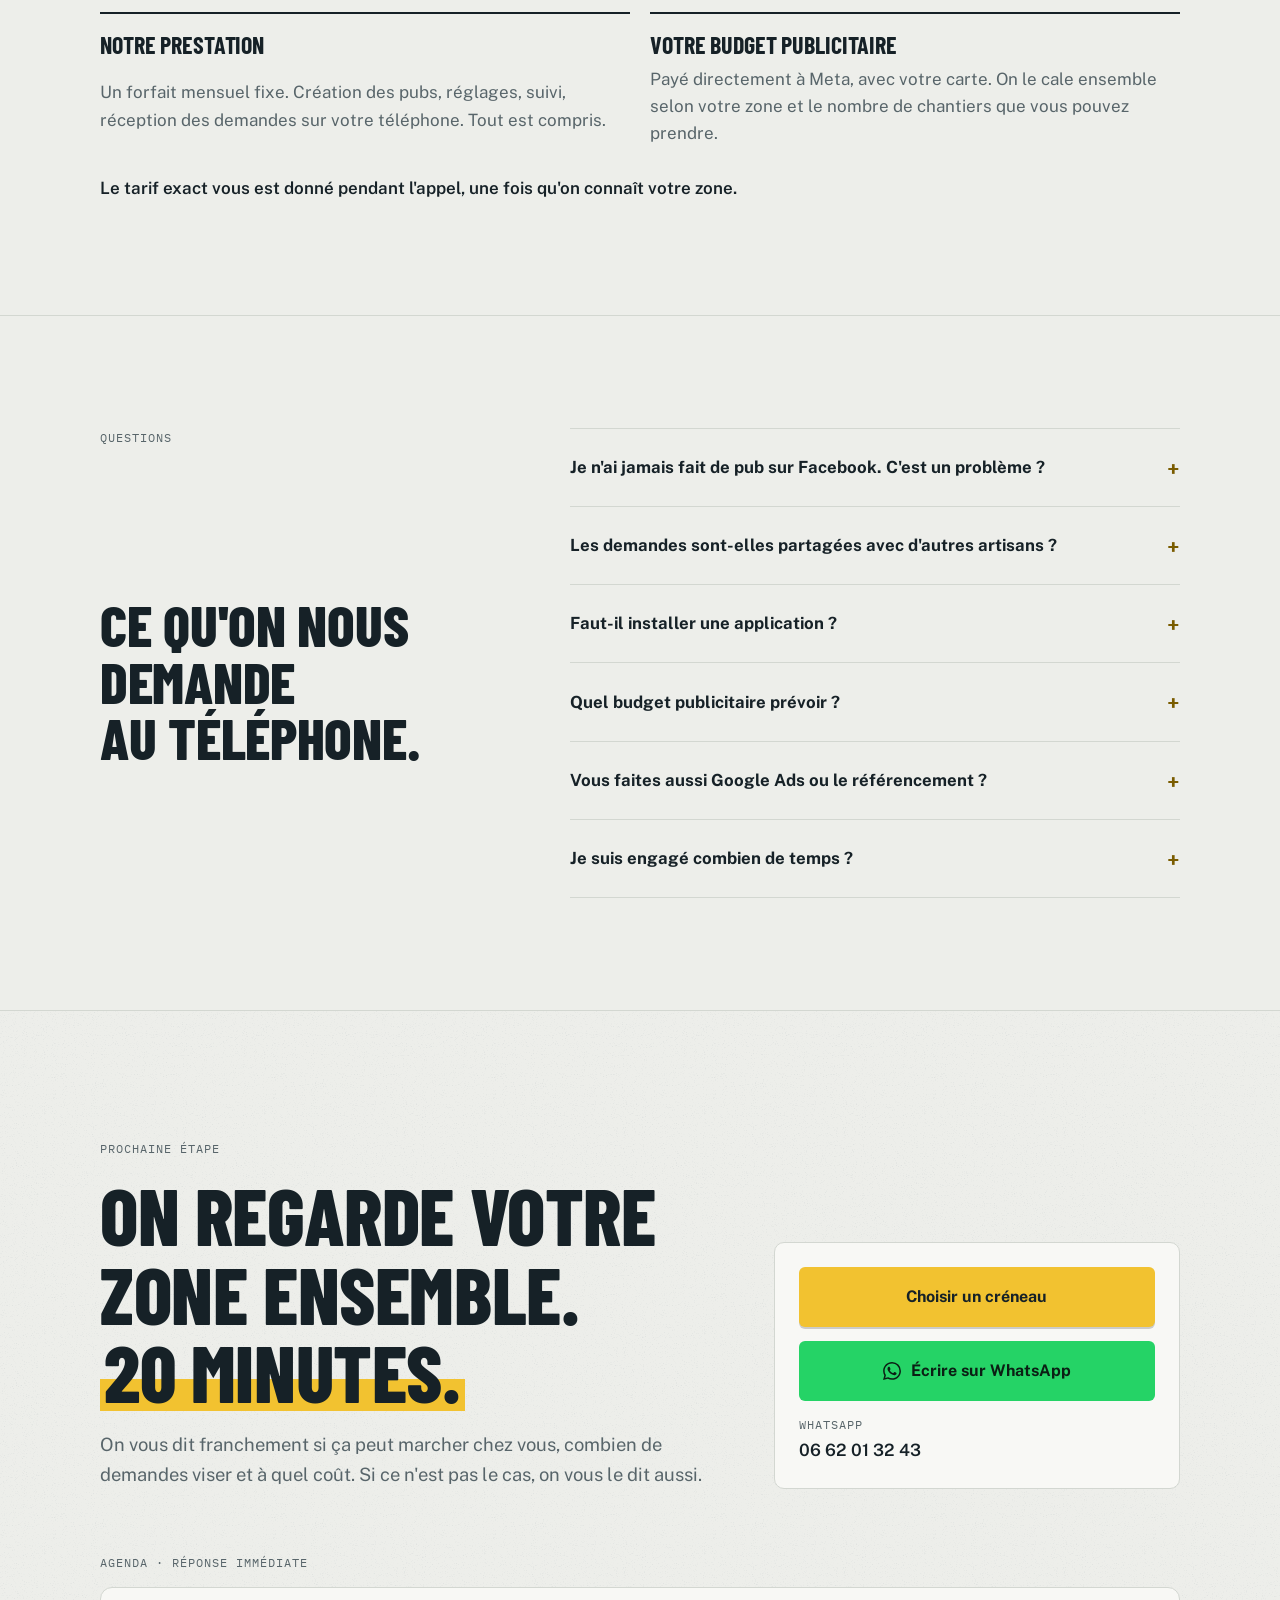
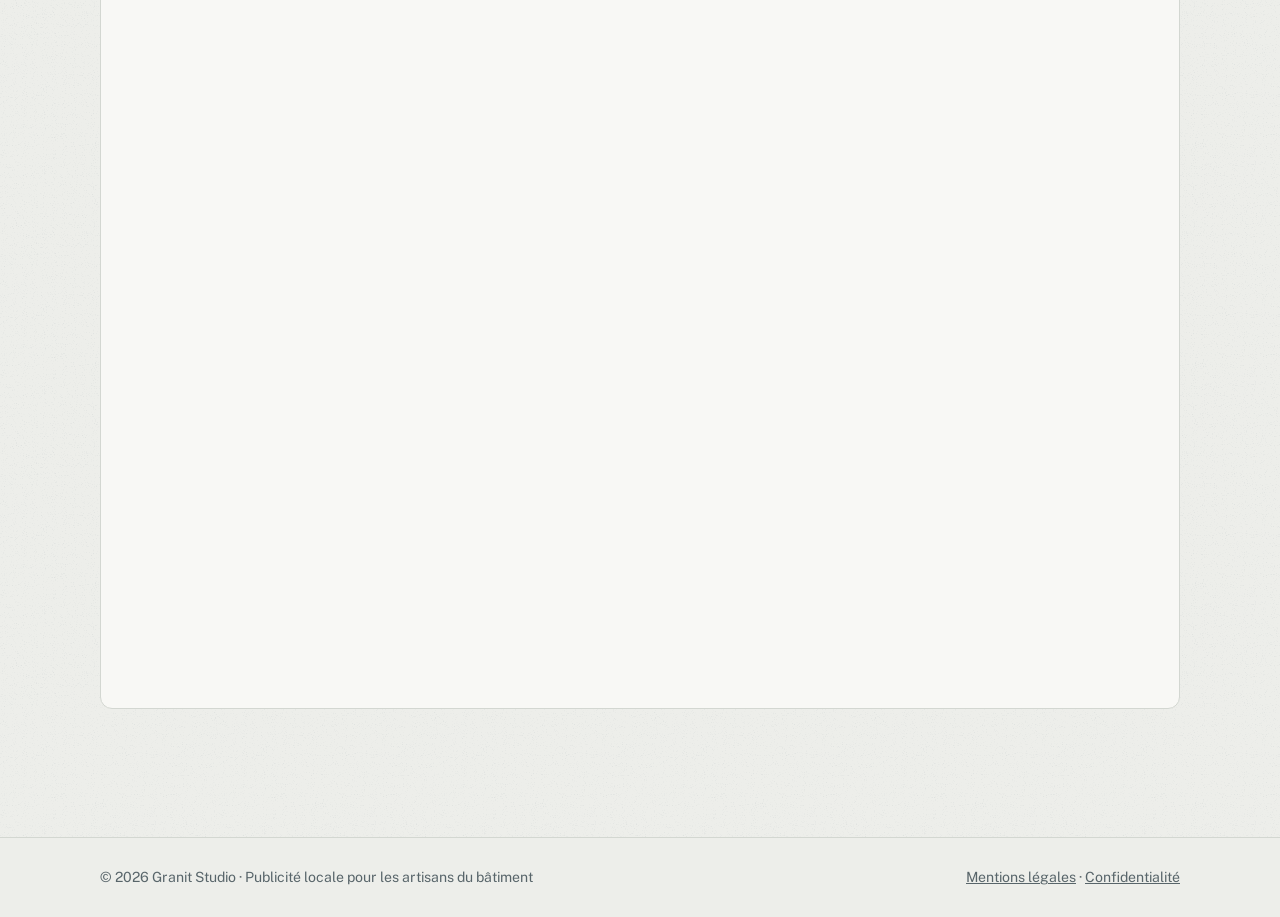
==== commit 745edbc5: "Ajoute l'agenda Calendly et le bouton WhatsApp Reprend la connexion Calendly et le numéro WhatsApp d" ====
--- a/index.html
+++ b/index.html
@@ -213,6 +213,19 @@
 .contact-row b{font-weight:600;user-select:all}
 .contact .btn{justify-content:center}
 
+/* Agenda Calendly + WhatsApp */
+.btn-wa{background:#25D366;color:#0B1F14;justify-content:center}
+.btn-wa:hover{transform:translateY(-1px)}
+.agenda{display:grid;gap:14px;margin-top:clamp(40px,6vw,64px)}
+.agenda-frame{width:100%;max-width:100%;border:1px solid var(--line);border-radius:12px;overflow:hidden;background:#F8F8F5}
+.agenda-frame iframe{display:block;width:100%;height:720px;border:0}
+@media (max-width:640px){.agenda-frame iframe{height:860px}}
+.wa-float{position:fixed;right:calc(18px + env(safe-area-inset-right,0px));bottom:calc(18px + env(safe-area-inset-bottom,0px));z-index:30;display:flex;align-items:center;gap:10px;text-decoration:none}
+.wa-float svg{width:58px;height:58px;padding:13px;border-radius:50%;background:#25D366;color:#fff;box-shadow:0 8px 24px rgba(10,16,20,.3);transition:transform .15s ease}
+.wa-float:hover svg{transform:scale(1.08)}
+.wa-tip{background:var(--surface);color:var(--ink);border:1px solid var(--line);font-size:.88rem;font-weight:600;padding:.5em .85em;border-radius:8px;box-shadow:0 6px 18px rgba(10,16,20,.15);opacity:0;transform:translateX(6px);transition:opacity .2s,transform .2s;pointer-events:none;white-space:nowrap}
+.wa-float:hover .wa-tip{opacity:1;transform:none}
+@media (max-width:640px){.wa-tip{display:none}.wa-float svg{width:52px;height:52px;padding:12px}}
 footer{border-top:1px solid var(--line);padding-block:28px;font-size:.88rem;color:var(--muted)}
 .foot{display:flex;flex-wrap:wrap;justify-content:space-between;gap:12px}
 </style>
@@ -409,12 +422,26 @@
         <p class="lede" style="margin-top:20px">On vous dit franchement si ça peut marcher chez vous, combien de demandes viser et à quel coût. Si ce n'est pas le cas, on vous le dit aussi.</p>
       </div>
       <div class="contact">
-        <a class="btn btn-primary" id="booking" href="#rdv">Choisir un créneau</a>
-        <div class="contact-row"><span class="label">Téléphone</span><b id="c-phone">À renseigner</b></div>
-        <div class="contact-row"><span class="label">E-mail</span><b id="c-mail">À renseigner</b></div>
-      </div>
-    </div>
-  </section>
+        <a class="btn btn-primary" id="booking" href="#agenda">Choisir un créneau</a>
+        <a class="btn btn-wa" href="https://wa.me/33662013243?text=Bonjour%2C%20je%20viens%20du%20site%20Granit%20Studio%20et%20je%20voudrais%20en%20savoir%20plus%20pour%20mon%20entreprise." target="_blank" rel="noopener">
+          <svg viewBox="0 0 24 24" fill="currentColor" aria-hidden="true"><path d="M17.472 14.382c-.297-.149-1.758-.867-2.03-.967-.273-.099-.471-.148-.67.15-.197.297-.767.966-.94 1.164-.173.199-.347.223-.644.075-.297-.15-1.255-.463-2.39-1.475-.883-.788-1.48-1.761-1.653-2.059-.173-.297-.018-.458.13-.606.134-.133.298-.347.446-.52.149-.174.198-.298.298-.497.099-.198.05-.371-.025-.52-.075-.149-.669-1.612-.916-2.207-.242-.579-.487-.5-.669-.51-.173-.008-.371-.01-.57-.01-.198 0-.52.074-.792.372-.272.297-1.04 1.016-1.04 2.479 0 1.462 1.065 2.875 1.213 3.074.149.198 2.096 3.2 5.077 4.487.709.306 1.262.489 1.694.625.712.227 1.36.195 1.871.118.571-.085 1.758-.719 2.006-1.413.248-.694.248-1.289.173-1.413-.074-.124-.272-.198-.57-.347m-5.421 7.403h-.004a9.87 9.87 0 01-5.031-1.378l-.361-.214-3.741.982.998-3.648-.235-.374a9.86 9.86 0 01-1.51-5.26c.001-5.45 4.436-9.884 9.888-9.884 2.64 0 5.122 1.03 6.988 2.898a9.825 9.825 0 012.893 6.994c-.003 5.45-4.437 9.884-9.885 9.884m8.413-18.297A11.815 11.815 0 0012.05 0C5.495 0 .16 5.335.157 11.892c0 2.096.547 4.142 1.588 5.945L.057 24l6.305-1.654a11.882 11.882 0 005.683 1.448h.005c6.554 0 11.89-5.335 11.893-11.893a11.821 11.821 0 00-3.48-8.413z"/></svg>
+          Écrire sur WhatsApp
+        </a>
+        <div class="contact-row"><span class="label">WhatsApp</span><b id="c-phone">06 62 01 32 43</b></div>
+      </div>
+    </div>
+    <div class="wrap agenda" id="agenda">
+      <p class="label">Agenda · réponse immédiate</p>
+      <div class="agenda-frame">
+        <iframe src="https://calendly.com/arthur-signorel/30min?hide_gdpr_banner=1&amp;hide_landing_page_details=1&amp;background_color=f8f8f5&amp;text_color=162127&amp;primary_color=162127" title="Réserver un appel avec Granit Studio" loading="lazy"></iframe>
+      </div>
+    </div>
+  </section>
+
+  <a class="wa-float" href="https://wa.me/33662013243?text=Bonjour%2C%20je%20viens%20du%20site%20Granit%20Studio%20et%20je%20voudrais%20en%20savoir%20plus%20pour%20mon%20entreprise." target="_blank" rel="noopener" aria-label="Nous écrire sur WhatsApp">
+    <span class="wa-tip">Une question ? Écrivez-nous</span>
+    <svg viewBox="0 0 24 24" fill="currentColor" aria-hidden="true"><path d="M17.472 14.382c-.297-.149-1.758-.867-2.03-.967-.273-.099-.471-.148-.67.15-.197.297-.767.966-.94 1.164-.173.199-.347.223-.644.075-.297-.15-1.255-.463-2.39-1.475-.883-.788-1.48-1.761-1.653-2.059-.173-.297-.018-.458.13-.606.134-.133.298-.347.446-.52.149-.174.198-.298.298-.497.099-.198.05-.371-.025-.52-.075-.149-.669-1.612-.916-2.207-.242-.579-.487-.5-.669-.51-.173-.008-.371-.01-.57-.01-.198 0-.52.074-.792.372-.272.297-1.04 1.016-1.04 2.479 0 1.462 1.065 2.875 1.213 3.074.149.198 2.096 3.2 5.077 4.487.709.306 1.262.489 1.694.625.712.227 1.36.195 1.871.118.571-.085 1.758-.719 2.006-1.413.248-.694.248-1.289.173-1.413-.074-.124-.272-.198-.57-.347m-5.421 7.403h-.004a9.87 9.87 0 01-5.031-1.378l-.361-.214-3.741.982.998-3.648-.235-.374a9.86 9.86 0 01-1.51-5.26c.001-5.45 4.436-9.884 9.888-9.884 2.64 0 5.122 1.03 6.988 2.898a9.825 9.825 0 012.893 6.994c-.003 5.45-4.437 9.884-9.885 9.884m8.413-18.297A11.815 11.815 0 0012.05 0C5.495 0 .16 5.335.157 11.892c0 2.096.547 4.142 1.588 5.945L.057 24l6.305-1.654a11.882 11.882 0 005.683 1.448h.005c6.554 0 11.89-5.335 11.893-11.893a11.821 11.821 0 00-3.48-8.413z"/></svg>
+  </a>
 </main>
 
 <footer>
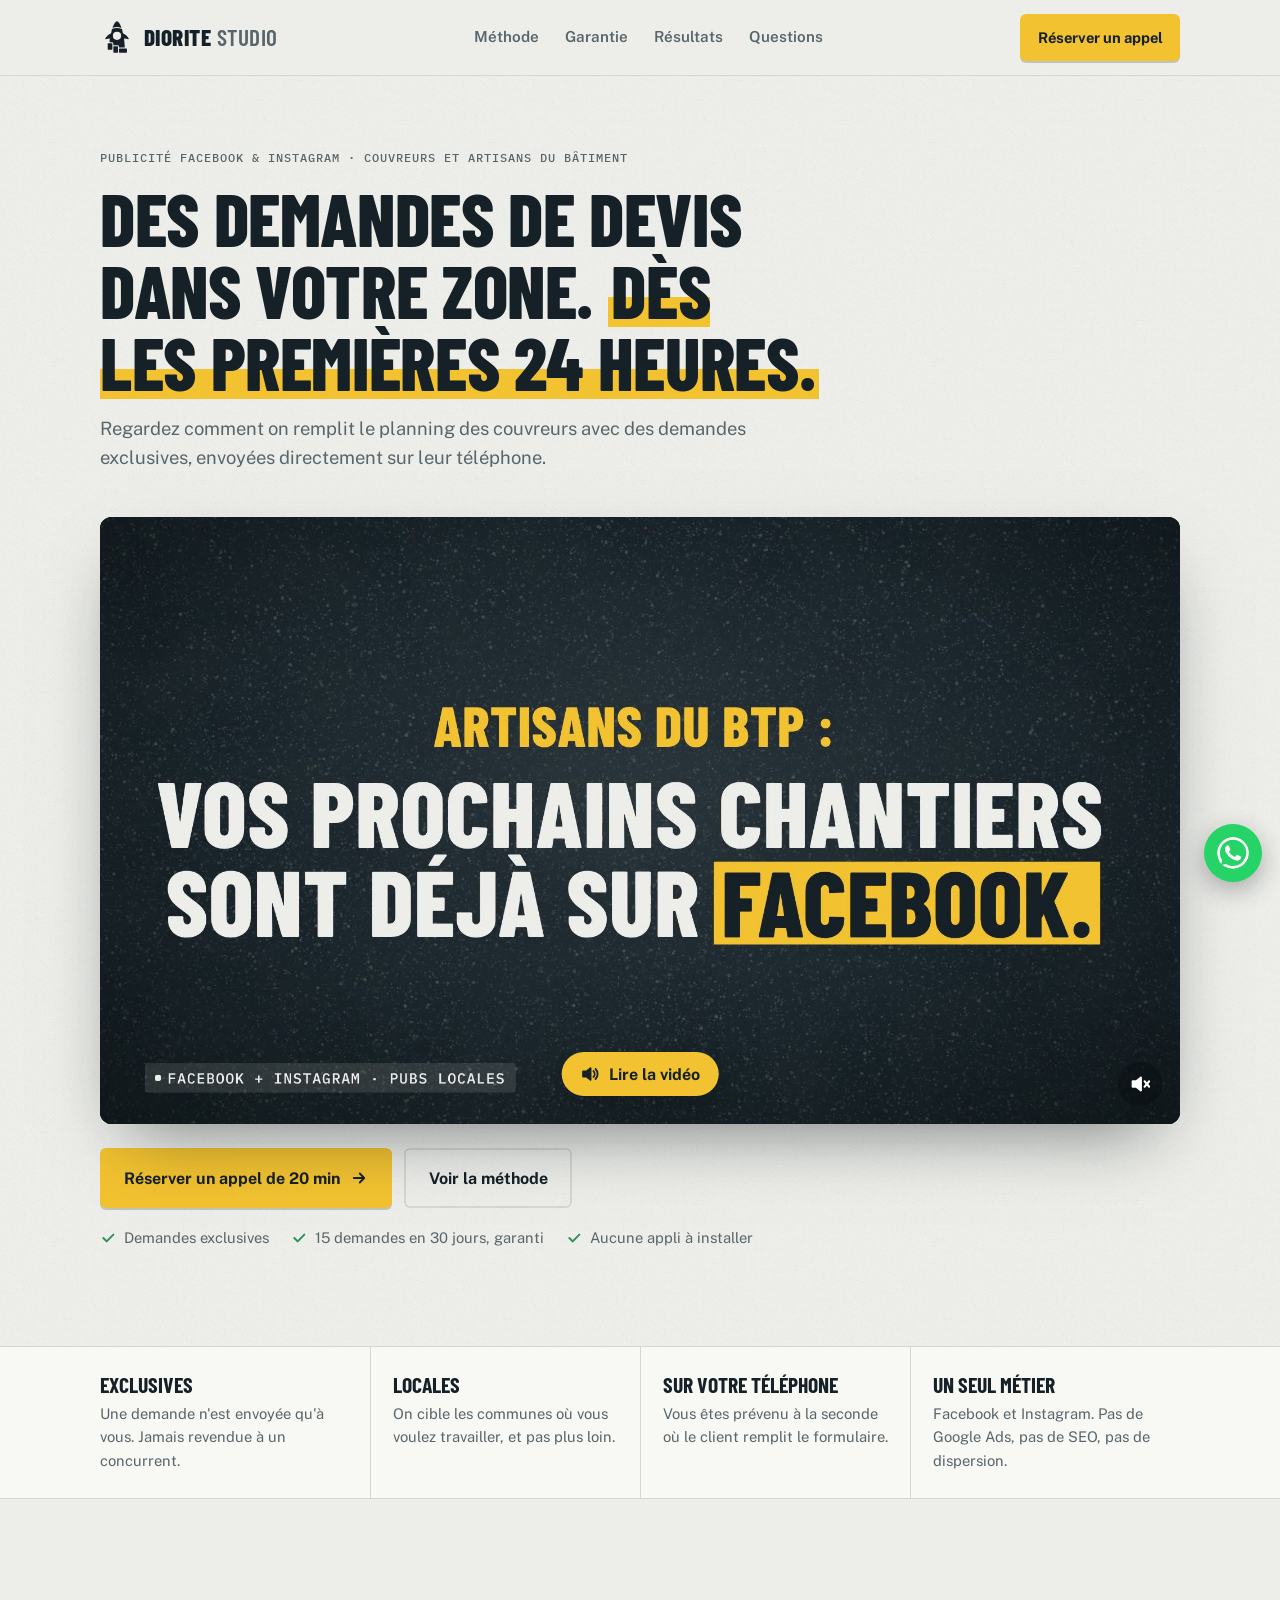
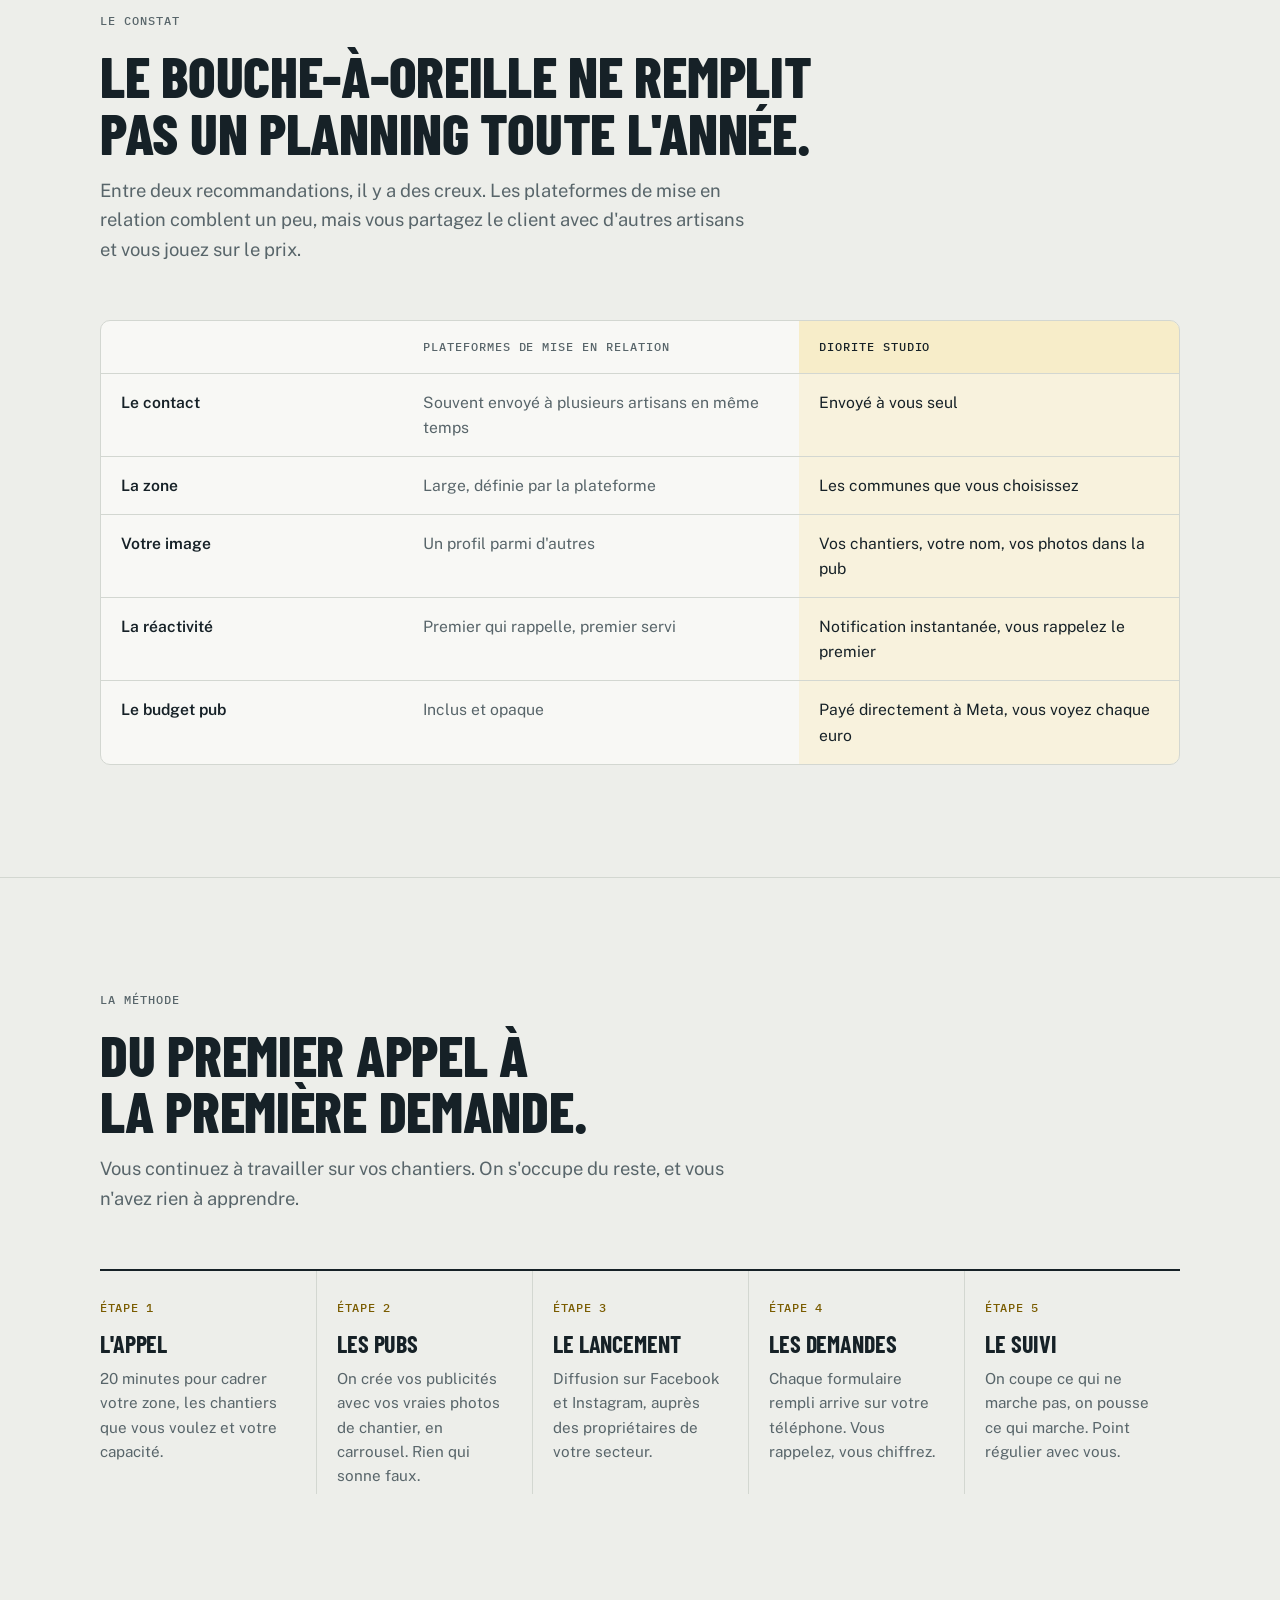
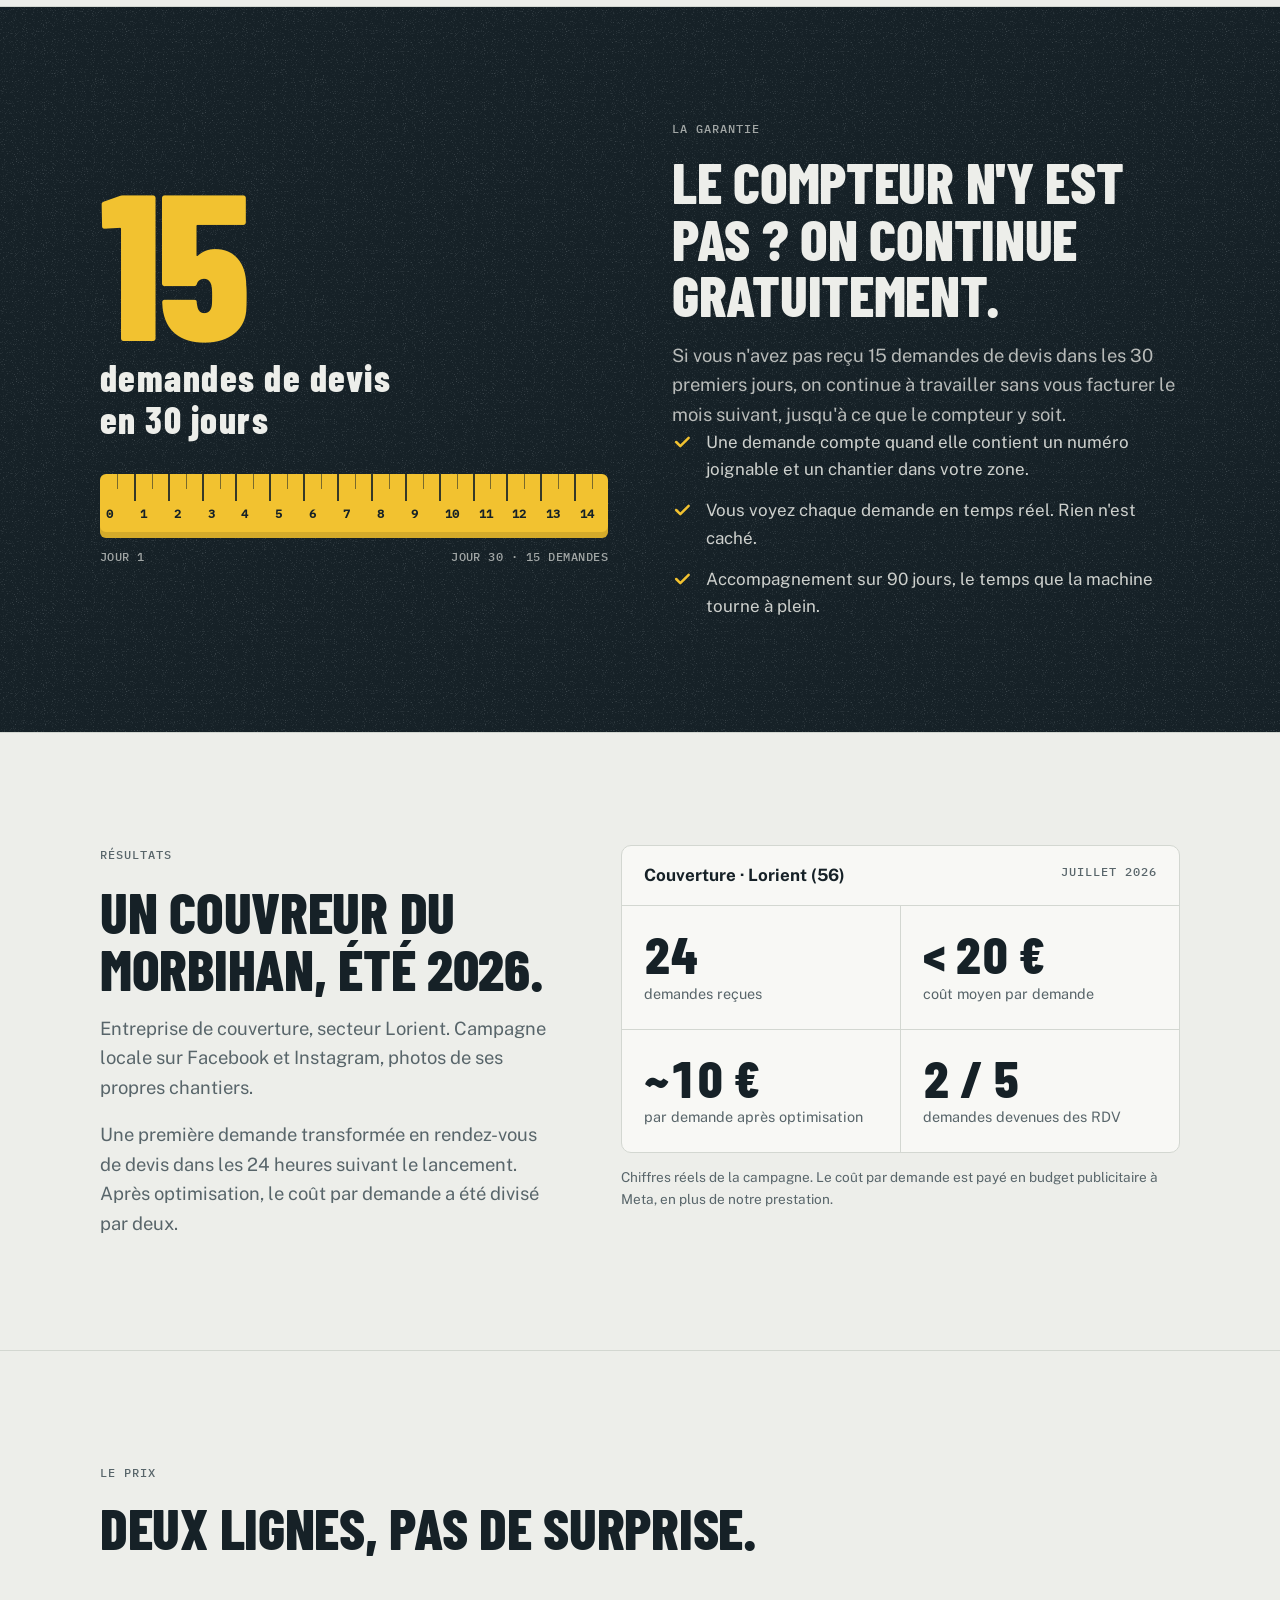
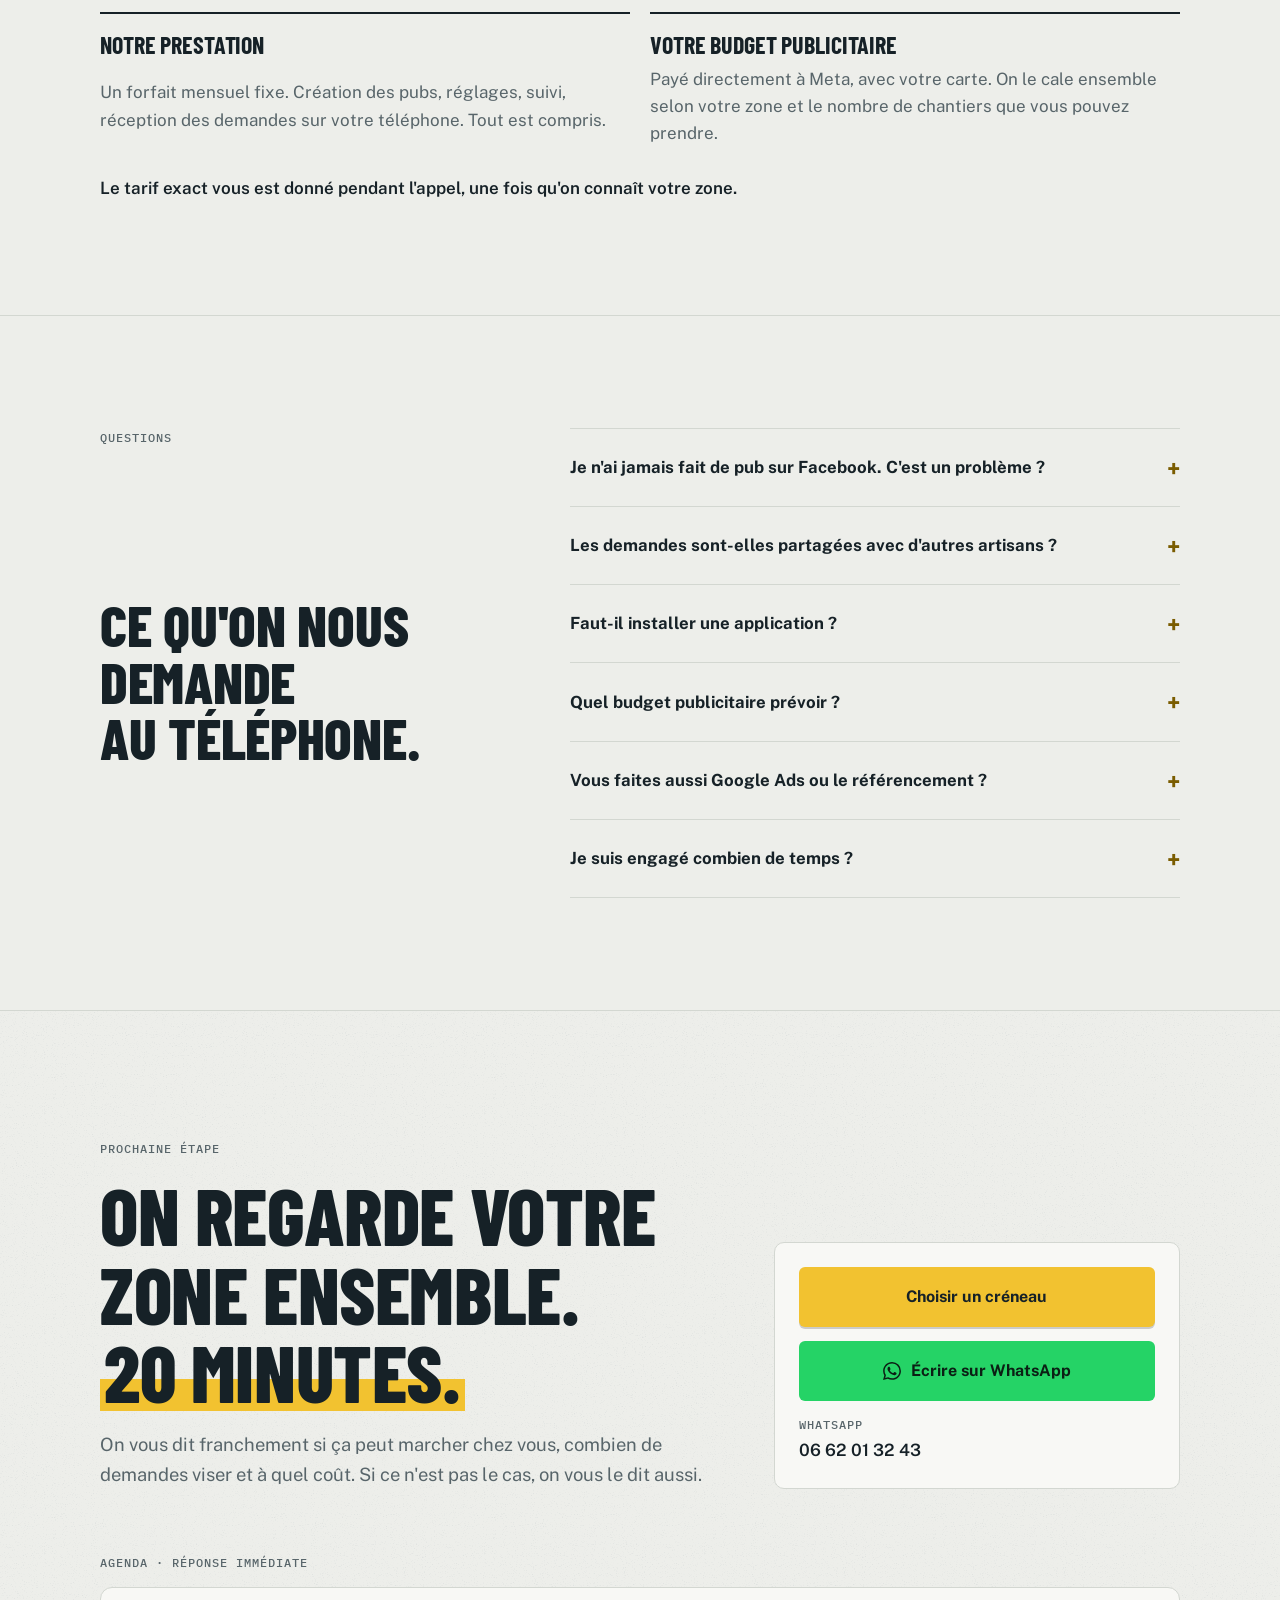
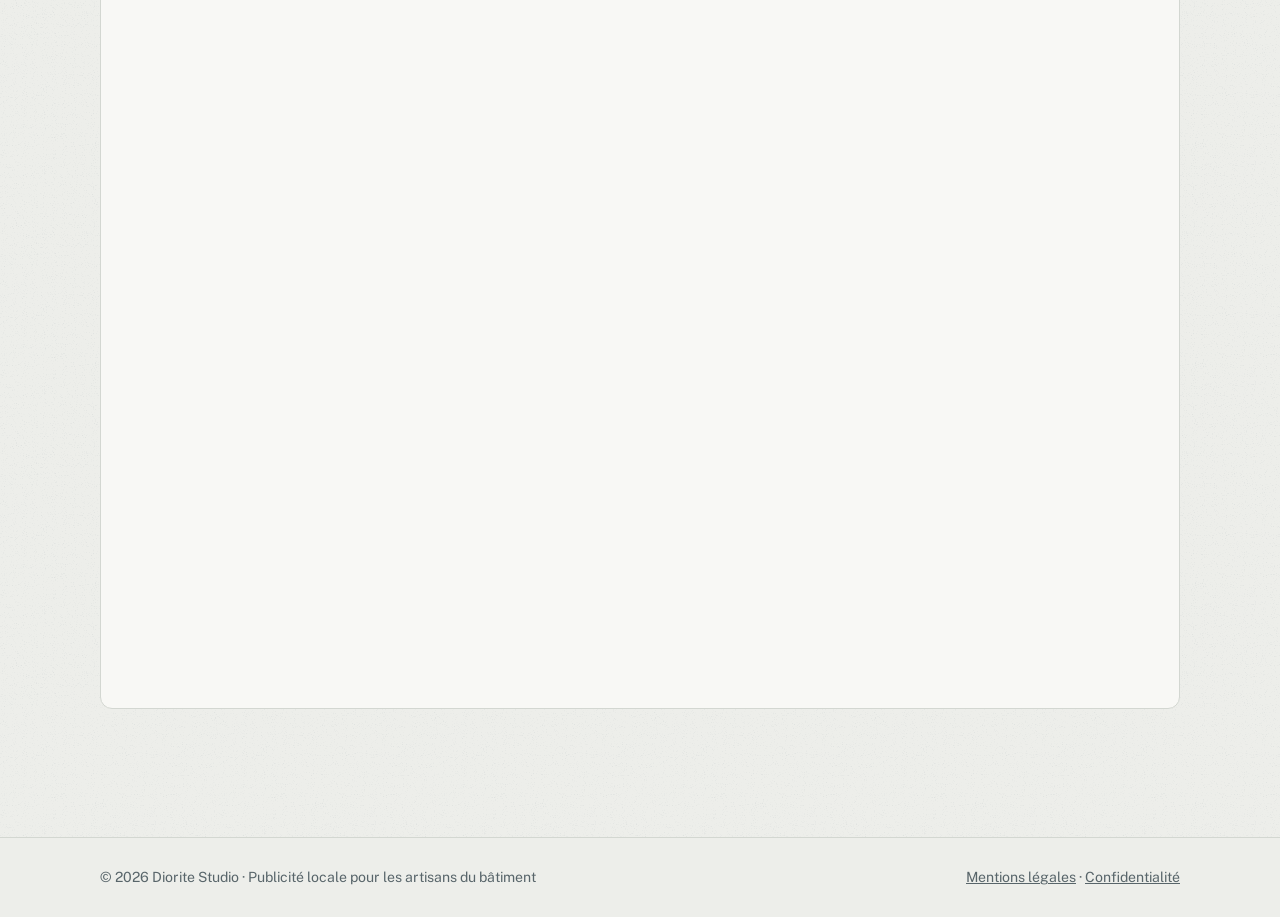
==== commit 09a56b34: "Refonte du site sous le nom Diorite Studio - Renommage complet Granit Studio -> Diorite Studio (text" ====
--- a/index.html
+++ b/index.html
@@ -1,240 +1,40 @@
-<!doctype html><html><head><meta charset=utf8><meta name=viewport content="width=device-width,initial-scale=1,viewport-fit=cover"><style>:root{color-scheme:light;box-sizing:border-box;padding-top:env(safe-area-inset-top,0px);padding-bottom:env(safe-area-inset-bottom,0px)}html{scroll-padding-top:env(safe-area-inset-top,0px)}body{margin:0;padding:0;font:14px -apple-system,BlinkMacSystemFont,sans-serif;background:#fff;color:#000}img{max-width:100%}[hidden]:not([hidden=until-found i]){display:none!important}</style></head><body>
-<title>Granit Studio</title>
-<link rel="icon" type="image/png" href="[data-uri]">
-<meta name="description" content="Granit Studio lance des publicités Facebook et Instagram locales pour les couvreurs et artisans du bâtiment. Des demandes de devis exclusives, directement sur votre téléphone.">
-<link rel="preconnect" href="https://fonts.googleapis.com">
-<link rel="preconnect" href="https://fonts.gstatic.com" crossorigin>
-<link rel="stylesheet" href="https://fonts.googleapis.com/css2?family=Barlow+Condensed:wght@600;700;800&family=IBM+Plex+Mono:wght@500&family=Public+Sans:wght@400;500;600;700&display=swap">
-<style>
-/* Layout : un chantier lu de haut en bas — bandeau granit, preuve sur téléphone, méthode en étapes, garantie au mètre ruban, appel. */
-:root{
-  --bg:#EDEEEA;          /* granit clair */
-  --surface:#F8F8F5;
-  --ink:#162127;         /* ardoise */
-  --muted:#58656A;
-  --line:#D3D7D1;
-  --accent:#F2C230;      /* jaune signalisation chantier */
-  --accent-text:#7A5C00; /* jaune lisible sur fond clair */
-  --on-accent:#162127;
-  --device:#141C21;
-  --device-line:#28343B;
-  --device-fg:#E8EAE5;
-  --ok:#2F8F5B;
-  --speckle:.5;
-  --f-display:"Barlow Condensed","Arial Narrow",Impact,sans-serif;
-  --f-body:"Public Sans",system-ui,-apple-system,"Segoe UI",sans-serif;
-  --f-mono:"IBM Plex Mono",ui-monospace,Menlo,Consolas,monospace;
-  --wrap:1160px;
-  --gutter:clamp(16px,4vw,40px);
-  color-scheme:light;
-}
-@media (prefers-color-scheme:dark){:root:not([data-theme="light"]){
-  --bg:#11181C;--surface:#182227;--ink:#E6E8E3;--muted:#98A4A7;--line:#2A363C;
-  --accent:#F2C230;--accent-text:#F2C230;--on-accent:#162127;
-  --device:#0B1013;--device-line:#26323A;--device-fg:#E8EAE5;--ok:#4CBF83;--speckle:.35;color-scheme:dark}}
-:root[data-theme="dark"]{
-  --bg:#11181C;--surface:#182227;--ink:#E6E8E3;--muted:#98A4A7;--line:#2A363C;
-  --accent:#F2C230;--accent-text:#F2C230;--on-accent:#162127;
-  --device:#0B1013;--device-line:#26323A;--device-fg:#E8EAE5;--ok:#4CBF83;--speckle:.35;color-scheme:dark}
-
-*{box-sizing:border-box}
-html{scroll-behavior:smooth}
-@media (prefers-reduced-motion:reduce){html{scroll-behavior:auto}*{animation:none!important;transition:none!important}}
-body{background:var(--bg);color:var(--ink);font-family:var(--f-body);font-size:17px;line-height:1.6;-webkit-font-smoothing:antialiased}
-a{color:inherit}
-:focus-visible{outline:3px solid var(--accent);outline-offset:3px;border-radius:4px}
-.wrap{max-width:var(--wrap);margin-inline:auto;padding-inline:var(--gutter)}
-h1,h2,h3{font-family:var(--f-display);font-weight:800;line-height:.98;letter-spacing:-.005em;text-wrap:balance;margin:0;text-transform:uppercase}
-h2{font-size:clamp(2.2rem,5vw,3.6rem)}
-h3{font-size:1.5rem;font-weight:700;line-height:1.1}
-p{margin:0}
-.label{font-family:var(--f-mono);font-size:.78rem;letter-spacing:.08em;text-transform:uppercase;color:var(--muted)}
-.lede{font-size:1.15rem;color:var(--muted);max-width:60ch}
-mark{background:linear-gradient(transparent 58%,var(--accent) 58%,var(--accent) 92%,transparent 92%);color:inherit;padding-inline:.05em}
-
-/* Granit : moucheture minérale */
-.granite{position:relative;isolation:isolate}
-.granite::before{content:"";position:absolute;inset:0;z-index:-1;opacity:var(--speckle);pointer-events:none;
-  background-image:url("data:image/svg+xml;utf8,<svg xmlns='http://www.w3.org/2000/svg' width='220' height='220'><filter id='n'><feTurbulence type='fractalNoise' baseFrequency='.9' numOctaves='2' seed='7'/><feColorMatrix values='0 0 0 0 .45  0 0 0 0 .5  0 0 0 0 .52  0 0 0 1.6 -.95'/></filter><rect width='100%' height='100%' filter='url(%23n)'/></svg>");}
-
-/* Boutons */
-.btn{display:inline-flex;align-items:center;gap:.6em;font-family:var(--f-body);font-weight:700;font-size:1rem;text-decoration:none;padding:.95em 1.4em;border-radius:6px;border:2px solid transparent;cursor:pointer;transition:transform .15s ease,background .15s ease}
-.btn-primary{background:var(--accent);color:var(--on-accent);box-shadow:0 2px 0 rgba(0,0,0,.18)}
-.btn-primary:hover{transform:translateY(-1px)}
-.btn-ghost{border-color:var(--line);color:var(--ink);background:transparent}
-.btn-ghost:hover{border-color:var(--ink)}
-.btn svg{width:18px;height:18px}
-
-/* Header */
-header.top{position:sticky;top:env(safe-area-inset-top,0px);z-index:20;background:color-mix(in srgb,var(--bg) 88%,transparent);backdrop-filter:blur(10px);-webkit-backdrop-filter:blur(10px);border-bottom:1px solid var(--line)}
-.nav{display:flex;align-items:center;justify-content:space-between;gap:20px;padding-block:14px}
-.brand{display:flex;align-items:center;gap:10px;text-decoration:none}
-.brand-mark{width:34px;height:34px;flex:none;background:var(--ink);-webkit-mask:url("[data-uri]") center/contain no-repeat;mask:url("[data-uri]") center/contain no-repeat}
-.brand-name{font-family:var(--f-display);font-weight:800;font-size:1.45rem;letter-spacing:.02em;text-transform:uppercase;line-height:1}
-.brand-name span{font-weight:600;color:var(--muted)}
-.nav-links{display:flex;gap:26px;font-weight:600;font-size:.95rem}
-.nav-links a{text-decoration:none;color:var(--muted)}
-.nav-links a:hover{color:var(--ink)}
-.nav .btn{padding:.65em 1.05em;font-size:.92rem}
-@media (max-width:860px){.nav-links{display:none}}
-
-/* Hero */
-.hero{padding-block:clamp(48px,8vw,96px) clamp(56px,8vw,100px);border-bottom:1px solid var(--line)}
-.hero{padding-block:clamp(36px,6vw,72px) clamp(56px,8vw,96px)}
-.hero h1{font-size:clamp(2.5rem,6vw,4.6rem);margin-block:14px 16px}
-.hero .lede{font-size:1.15rem;color:var(--muted)}
-.hero-cta{display:flex;flex-wrap:wrap;gap:12px}
-.hero-meta{display:flex;flex-wrap:wrap;gap:8px 22px;margin-top:26px;font-size:.92rem;color:var(--muted)}
-.hero-meta span{display:inline-flex;align-items:center;gap:8px}
-.hero-meta svg{width:16px;height:16px;color:var(--ok);flex:none}
-@media (max-width:900px){.hero-grid{grid-template-columns:minmax(0,1fr)}}
-
-/* VSL */
-.hero-head{max-width:880px}
-.vsl{margin-top:clamp(28px,4vw,44px)}
-.vsl-frame{position:relative;width:100%;max-width:100%;aspect-ratio:16/9;border-radius:12px;overflow:hidden;background:var(--device);color:var(--device-fg);box-shadow:0 30px 70px -28px rgba(10,16,20,.55),inset 0 0 0 1px var(--device-line)}
-.vsl-frame video{position:absolute;inset:0;width:100%;height:100%;object-fit:cover;display:block}
-.vsl-poster{position:absolute;inset:0;display:grid;place-items:center;isolation:isolate}
-.vsl-poster::before{content:"";position:absolute;inset:0;z-index:-1;opacity:.5;background-image:url("data:image/svg+xml;utf8,<svg xmlns='http://www.w3.org/2000/svg' width='220' height='220'><filter id='n'><feTurbulence type='fractalNoise' baseFrequency='.9' numOctaves='2' seed='7'/><feColorMatrix values='0 0 0 0 1  0 0 0 0 1  0 0 0 0 1  0 0 0 1.4 -.95'/></filter><rect width='100%' height='100%' filter='url(%23n)'/></svg>")}
-.vsl-play{width:clamp(68px,9vw,96px);height:clamp(68px,9vw,96px);border-radius:50%;background:var(--accent);color:var(--on-accent);display:grid;place-items:center;border:0;cursor:pointer;box-shadow:0 0 0 10px color-mix(in srgb,var(--accent) 22%,transparent);animation:pulse 2.4s ease-out infinite}
-.vsl-play svg{width:38%;height:38%;margin-left:6%}
-@keyframes pulse{0%{box-shadow:0 0 0 0 color-mix(in srgb,var(--accent) 45%,transparent)}100%{box-shadow:0 0 0 22px transparent}}
-.vsl-top{position:absolute;left:clamp(14px,2.5vw,26px);top:clamp(14px,2.5vw,24px);right:clamp(14px,2.5vw,26px);display:flex;justify-content:space-between;gap:12px;font-family:var(--f-mono);font-size:.74rem;letter-spacing:.08em;text-transform:uppercase;opacity:.85}
-.vsl-bottom{position:absolute;left:clamp(14px,2.5vw,26px);bottom:clamp(14px,2.5vw,24px);right:clamp(14px,2.5vw,26px);font-family:var(--f-display);font-weight:700;text-transform:uppercase;font-size:clamp(1.1rem,2.6vw,1.8rem);line-height:1.05}
-.vsl-chip{background:rgba(255,255,255,.12);padding:3px 8px;border-radius:4px}
-.vsl-frame video{object-fit:contain;background:var(--device)}
-.vsl-sound{position:absolute;left:50%;bottom:clamp(14px,3vw,28px);transform:translateX(-50%);display:inline-flex;align-items:center;gap:.55em;
-  font-family:var(--f-body);font-weight:700;font-size:clamp(.88rem,1.6vw,1rem);padding:.75em 1.15em;border:0;border-radius:999px;cursor:pointer;
-  background:var(--accent);color:var(--on-accent);box-shadow:0 10px 26px rgba(10,16,20,.35);animation:pulse 2.4s ease-out infinite;white-space:nowrap}
-.vsl-sound svg{width:1.25em;height:1.25em;flex:none}
-.vsl-sound:hover{filter:brightness(1.05)}
-.vsl-mute{position:absolute;right:clamp(10px,2vw,18px);bottom:clamp(10px,2vw,18px);width:44px;height:44px;border-radius:50%;border:0;cursor:pointer;
-  display:grid;place-items:center;background:rgba(11,16,19,.6);color:#fff}
-.vsl-mute svg{width:22px;height:22px}
-.vsl-foot{display:flex;flex-wrap:wrap;align-items:center;justify-content:space-between;gap:18px 28px;margin-top:24px}
-.vsl-foot .hero-meta{margin-top:0}
-
-/* Bandeau faits */
-.facts{border-bottom:1px solid var(--line);background:var(--surface)}
-.facts-grid{display:grid;grid-template-columns:repeat(4,minmax(0,1fr))}
-.fact{padding:26px 22px;border-left:1px solid var(--line)}
-.fact:first-child{border-left:0;padding-left:0}
-.fact b{display:block;font-family:var(--f-display);font-size:1.35rem;text-transform:uppercase;line-height:1.05;margin-bottom:6px}
-.fact p{font-size:.92rem;color:var(--muted)}
-@media (max-width:900px){.facts-grid{grid-template-columns:repeat(2,minmax(0,1fr))}.fact:nth-child(3){border-left:0;padding-left:0}.fact{border-top:1px solid var(--line)}.fact:nth-child(-n+2){border-top:0}}
-@media (max-width:520px){.facts-grid{grid-template-columns:minmax(0,1fr)}.fact{border-left:0;padding-left:0;border-top:1px solid var(--line)}.fact:first-child{border-top:0}}
-
-section.block{padding-block:clamp(64px,9vw,112px);border-bottom:1px solid var(--line)}
-.head{display:grid;gap:16px;margin-bottom:clamp(36px,5vw,56px);max-width:780px}
-
-/* Problème : comparatif */
-.compare-wrap{overflow-x:auto;border:1px solid var(--line);border-radius:10px;background:var(--surface)}
-table.compare{width:100%;border-collapse:collapse;min-width:620px}
-.compare th,.compare td{text-align:left;padding:16px 20px;border-bottom:1px solid var(--line);vertical-align:top;font-size:.98rem}
-.compare tr:last-child td{border-bottom:0}
-.compare thead th{font-family:var(--f-mono);font-weight:500;font-size:.76rem;letter-spacing:.08em;text-transform:uppercase;color:var(--muted)}
-.compare thead th:last-child{color:var(--ink)}
-.compare td:first-child{font-weight:600;width:28%}
-.compare td:nth-child(2){color:var(--muted)}
-.compare td:last-child{background:color-mix(in srgb,var(--accent) 12%,transparent)}
-.compare thead th:last-child{background:color-mix(in srgb,var(--accent) 22%,transparent)}
-
-/* Méthode */
-.steps{display:grid;grid-template-columns:repeat(5,minmax(0,1fr));gap:0;counter-reset:s;border-top:2px solid var(--ink)}
-.step{padding:22px 20px 6px 0;position:relative}
-.step + .step{padding-left:20px;border-left:1px solid var(--line)}
-.step-n{font-family:var(--f-mono);font-size:.78rem;color:var(--accent-text);letter-spacing:.06em}
-.step h3{margin-block:10px 10px}
-.step p{font-size:.95rem;color:var(--muted)}
-@media (max-width:980px){.steps{grid-template-columns:minmax(0,1fr)}.step,.step + .step{padding:22px 0;border-left:0;border-bottom:1px solid var(--line);display:grid;grid-template-columns:90px minmax(0,1fr);gap:4px 16px}.step h3{margin:0}.step p{grid-column:2}}
-
-/* Garantie : mètre ruban */
-.guarantee{background:var(--ink);color:var(--bg);border-bottom:0}
-.guarantee .label{color:color-mix(in srgb,var(--bg) 65%,transparent)}
-.guarantee .lede{color:color-mix(in srgb,var(--bg) 75%,transparent)}
-.g-grid{display:grid;grid-template-columns:minmax(0,1fr) minmax(0,1fr);gap:clamp(32px,5vw,72px);align-items:center}
-@media (max-width:900px){.g-grid{grid-template-columns:minmax(0,1fr)}}
-.big15{font-family:var(--f-display);font-weight:800;font-size:clamp(7rem,18vw,13rem);line-height:.82;color:var(--accent);letter-spacing:-.02em}
-.big15 small{display:block;font-size:.18em;letter-spacing:.04em;color:var(--bg);margin-top:14px;line-height:1.1}
-.tape{margin-top:34px}
-.tape-body{position:relative;height:64px;border-radius:6px;background:var(--accent);overflow:hidden;box-shadow:inset 0 -6px 0 rgba(0,0,0,.12)}
-.tape-ticks{position:absolute;inset:0;display:grid;grid-template-columns:repeat(15,1fr)}
-.tape-ticks span{border-left:2px solid rgba(22,33,39,.85);position:relative;height:42%}
-.tape-ticks span:first-child{border-left:0}
-.tape-ticks span::before{content:"";position:absolute;left:50%;top:0;height:55%;border-left:1px solid rgba(22,33,39,.55)}
-.tape-ticks span b{position:absolute;left:4px;top:100%;margin-top:4px;font-family:var(--f-mono);font-size:.72rem;color:#162127}
-.tape-ticks span:first-child b{left:6px}
-.tape-legend{display:flex;justify-content:space-between;margin-top:10px;font-family:var(--f-mono);font-size:.74rem;color:color-mix(in srgb,var(--bg) 65%,transparent);letter-spacing:.04em;text-transform:uppercase}
-.g-points{display:grid;gap:14px;margin-top:28px}
-.g-points li{display:grid;grid-template-columns:22px minmax(0,1fr);gap:12px;color:color-mix(in srgb,var(--bg) 85%,transparent)}
-.g-points svg{width:20px;height:20px;color:var(--accent);margin-top:3px}
-ul.clean{list-style:none;padding:0;margin:0}
-
-/* Résultats */
-.case{display:grid;grid-template-columns:minmax(0,.9fr) minmax(0,1.1fr);gap:clamp(28px,5vw,64px);align-items:start}
-@media (max-width:900px){.case{grid-template-columns:minmax(0,1fr)}}
-.case-card{background:var(--surface);border:1px solid var(--line);border-radius:10px;overflow:hidden}
-.case-head{display:flex;justify-content:space-between;flex-wrap:wrap;gap:8px;padding:16px 22px;border-bottom:1px solid var(--line)}
-.case-head b{font-weight:700}
-.metrics{display:grid;grid-template-columns:repeat(2,minmax(0,1fr))}
-.metric{padding:22px;border-bottom:1px solid var(--line)}
-.metric:nth-child(odd){border-right:1px solid var(--line)}
-.metric:nth-last-child(-n+2){border-bottom:0}
-.metric strong{display:block;font-family:var(--f-display);font-weight:800;font-size:clamp(2.4rem,5vw,3.2rem);line-height:1;font-variant-numeric:tabular-nums}
-.metric span{font-size:.9rem;color:var(--muted)}
-.case-note{font-size:.85rem;color:var(--muted);margin-top:14px}
-.case-text{display:grid;gap:18px}
-
-/* Prix */
-.price-grid{display:grid;grid-template-columns:repeat(2,minmax(0,1fr));gap:20px}
-@media (max-width:760px){.price-grid{grid-template-columns:minmax(0,1fr)}}
-.price-item{border-top:2px solid var(--ink);padding-top:18px;display:grid;gap:8px}
-.price-item p{color:var(--muted)}
-.price-foot{margin-top:28px;font-weight:600}
-
-/* FAQ */
-.faq{display:grid;grid-template-columns:minmax(0,.8fr) minmax(0,1.2fr);gap:clamp(28px,5vw,64px)}
-@media (max-width:900px){.faq{grid-template-columns:minmax(0,1fr)}}
-details{border-bottom:1px solid var(--line);padding-block:4px}
-details:first-of-type{border-top:1px solid var(--line)}
-summary{list-style:none;cursor:pointer;display:flex;justify-content:space-between;align-items:center;gap:16px;padding-block:18px;font-weight:700;font-size:1.05rem}
-summary::-webkit-details-marker{display:none}
-summary::after{content:"+";font-family:var(--f-mono);font-size:1.3rem;color:var(--accent-text);transition:transform .2s}
-details[open] summary::after{transform:rotate(45deg)}
-details p{color:var(--muted);padding-bottom:20px;max-width:62ch}
-
-/* CTA final */
-.final{padding-block:clamp(72px,10vw,128px)}
-.final-box{display:grid;grid-template-columns:minmax(0,1.2fr) minmax(0,.8fr);gap:clamp(28px,5vw,64px);align-items:end}
-@media (max-width:900px){.final-box{grid-template-columns:minmax(0,1fr)}}
-.final h2{font-size:clamp(2.6rem,6.4vw,5rem)}
-.contact{display:grid;gap:14px;background:var(--surface);border:1px solid var(--line);border-radius:10px;padding:24px}
-.contact-row{display:grid;gap:2px}
-.contact-row b{font-weight:600;user-select:all}
-.contact .btn{justify-content:center}
-
-/* Agenda Calendly + WhatsApp */
-.btn-wa{background:#25D366;color:#0B1F14;justify-content:center}
-.btn-wa:hover{transform:translateY(-1px)}
-.agenda{display:grid;gap:14px;margin-top:clamp(40px,6vw,64px)}
-.agenda-frame{width:100%;max-width:100%;border:1px solid var(--line);border-radius:12px;overflow:hidden;background:#F8F8F5}
-.agenda-frame iframe{display:block;width:100%;height:720px;border:0}
-@media (max-width:640px){.agenda-frame iframe{height:860px}}
-.wa-float{position:fixed;right:calc(18px + env(safe-area-inset-right,0px));bottom:calc(18px + env(safe-area-inset-bottom,0px));z-index:30;display:flex;align-items:center;gap:10px;text-decoration:none}
-.wa-float svg{width:58px;height:58px;padding:13px;border-radius:50%;background:#25D366;color:#fff;box-shadow:0 8px 24px rgba(10,16,20,.3);transition:transform .15s ease}
-.wa-float:hover svg{transform:scale(1.08)}
-.wa-tip{background:var(--surface);color:var(--ink);border:1px solid var(--line);font-size:.88rem;font-weight:600;padding:.5em .85em;border-radius:8px;box-shadow:0 6px 18px rgba(10,16,20,.15);opacity:0;transform:translateX(6px);transition:opacity .2s,transform .2s;pointer-events:none;white-space:nowrap}
-.wa-float:hover .wa-tip{opacity:1;transform:none}
-@media (max-width:640px){.wa-tip{display:none}.wa-float svg{width:52px;height:52px;padding:12px}}
-footer{border-top:1px solid var(--line);padding-block:28px;font-size:.88rem;color:var(--muted)}
-.foot{display:flex;flex-wrap:wrap;justify-content:space-between;gap:12px}
-</style>
-
+<!doctype html>
+<html lang="fr">
+<head>
+<meta charset="utf-8">
+<meta name="viewport" content="width=device-width,initial-scale=1,viewport-fit=cover">
+<title>Diorite Studio · Pubs Facebook &amp; Instagram pour les artisans du bâtiment</title>
+<meta name="description" content="Diorite Studio lance des publicités Facebook et Instagram locales pour les couvreurs et artisans du bâtiment. Des demandes de devis exclusives, directement sur votre téléphone.">
+<link rel="canonical" href="https://arthursynkore.github.io/granit/">
+<meta name="theme-color" content="#EDEEEA" media="(prefers-color-scheme: light)">
+<meta name="theme-color" content="#11181C" media="(prefers-color-scheme: dark)">
+<link rel="icon" href="assets/favicon.svg" type="image/svg+xml">
+<link rel="icon" href="assets/favicon-32.png" type="image/png" sizes="32x32">
+<link rel="apple-touch-icon" href="assets/apple-touch-icon.png">
+<meta property="og:type" content="website">
+<meta property="og:locale" content="fr_FR">
+<meta property="og:site_name" content="Diorite Studio">
+<meta property="og:title" content="Diorite Studio · Des demandes de devis dans votre zone, dès les premières 24 h">
+<meta property="og:description" content="Diorite Studio lance des publicités Facebook et Instagram locales pour les couvreurs et artisans du bâtiment. Des demandes de devis exclusives, directement sur votre téléphone.">
+<meta property="og:url" content="https://arthursynkore.github.io/granit/">
+<meta property="og:image" content="https://arthursynkore.github.io/granit/assets/og-image.jpg">
+<meta property="og:image:width" content="1200">
+<meta property="og:image:height" content="630">
+<meta name="twitter:card" content="summary_large_image">
+<link rel="preload" href="assets/fonts/barlow-condensed-latin-800-normal.woff2" as="font" type="font/woff2" crossorigin>
+<link rel="preload" href="assets/fonts/public-sans-latin-400-normal.woff2" as="font" type="font/woff2" crossorigin>
+<link rel="stylesheet" href="assets/style.css">
+<script type="application/ld+json">
+{"@context":"https://schema.org","@type":"ProfessionalService","name":"Diorite Studio","url":"https://arthursynkore.github.io/granit/","logo":"https://arthursynkore.github.io/granit/assets/icon-512.png","image":"https://arthursynkore.github.io/granit/assets/og-image.jpg","description":"Diorite Studio lance des publicités Facebook et Instagram locales pour les couvreurs et artisans du bâtiment. Des demandes de devis exclusives, directement sur votre téléphone.","telephone":"+33662013243","areaServed":"FR","founder":{"@type":"Person","name":"Arthur Signorel"}}
+</script>
+</head>
+<body>
+<a class="skip" href="#contenu">Aller au contenu</a>
 <header class="top">
   <div class="wrap nav">
-    <a class="brand" href="#top" aria-label="Granit Studio, accueil">
+    <a class="brand" href="./" aria-label="Diorite Studio, accueil">
       <span class="brand-mark" aria-hidden="true"></span>
-      <span class="brand-name">Granit <span>Studio</span></span>
+      <span class="brand-name">Diorite <span>Studio</span></span>
     </a>
     <nav class="nav-links" aria-label="Navigation principale">
       <a href="#methode">Méthode</a>
@@ -246,8 +46,8 @@
   </div>
 </header>
 
-<main id="top">
-  <section class="hero granite">
+<main id="contenu">
+  <section class="hero stone">
     <div class="wrap">
       <div class="hero-head">
         <p class="label">Publicité Facebook &amp; Instagram · Couvreurs et artisans du bâtiment</p>
@@ -258,7 +58,7 @@
       <div class="vsl">
         <div class="vsl-frame" id="vsl">
           <!--VSL-START-->
-          <video id="vsl-video" src="granit-vsl.mp4" poster="vsl-cover.jpg" muted loop playsinline preload="auto" aria-label="Présentation Granit Studio en 26 secondes : des pubs Facebook et Instagram locales qui envoient des demandes de devis aux artisans du BTP"></video>
+          <video id="vsl-video" src="assets/diorite-vsl.mp4" poster="assets/vsl-cover.jpg" muted loop playsinline preload="metadata" aria-label="Présentation Diorite Studio en 26 secondes : des pubs Facebook et Instagram locales qui envoient des demandes de devis aux artisans du BTP"></video>
           <button class="vsl-sound" id="vsl-sound" type="button" aria-label="Revoir la vidéo avec le son">
             <svg viewBox="0 0 24 24" fill="none" stroke="currentColor" stroke-width="2.2" stroke-linecap="round" stroke-linejoin="round" aria-hidden="true"><path d="M4 9v6h4l5 4V5L8 9H4z" fill="currentColor"/><path d="M16.5 8.5a5 5 0 0 1 0 7M19 6a8.5 8.5 0 0 1 0 12"/></svg>
             <span>Activer le son</span>
@@ -304,7 +104,7 @@
       </div>
       <div class="compare-wrap">
         <table class="compare">
-          <thead><tr><th scope="col"></th><th scope="col">Plateformes de mise en relation</th><th scope="col">Granit Studio</th></tr></thead>
+          <thead><tr><th scope="col"></th><th scope="col">Plateformes de mise en relation</th><th scope="col">Diorite Studio</th></tr></thead>
           <tbody>
             <tr><td>Le contact</td><td>Souvent envoyé à plusieurs artisans en même temps</td><td>Envoyé à vous seul</td></tr>
             <tr><td>La zone</td><td>Large, définie par la plateforme</td><td>Les communes que vous choisissez</td></tr>
@@ -334,7 +134,7 @@
     </div>
   </section>
 
-  <section class="block guarantee granite" id="garantie">
+  <section class="block guarantee stone" id="garantie">
     <div class="wrap g-grid">
       <div>
         <div class="big15">15<small>demandes de devis<br>en 30 jours</small></div>
@@ -414,7 +214,7 @@
     </div>
   </section>
 
-  <section class="final granite" id="rdv">
+  <section class="final stone" id="rdv">
     <div class="wrap final-box">
       <div>
         <p class="label">Prochaine étape</p>
@@ -422,23 +222,23 @@
         <p class="lede" style="margin-top:20px">On vous dit franchement si ça peut marcher chez vous, combien de demandes viser et à quel coût. Si ce n'est pas le cas, on vous le dit aussi.</p>
       </div>
       <div class="contact">
-        <a class="btn btn-primary" id="booking" href="#agenda">Choisir un créneau</a>
-        <a class="btn btn-wa" href="https://wa.me/33662013243?text=Bonjour%2C%20je%20viens%20du%20site%20Granit%20Studio%20et%20je%20voudrais%20en%20savoir%20plus%20pour%20mon%20entreprise." target="_blank" rel="noopener">
+        <a class="btn btn-primary" href="#agenda">Choisir un créneau</a>
+        <a class="btn btn-wa" href="https://wa.me/33662013243?text=Bonjour%2C%20je%20viens%20du%20site%20Diorite%20Studio%20et%20je%20voudrais%20en%20savoir%20plus%20pour%20mon%20entreprise." target="_blank" rel="noopener">
           <svg viewBox="0 0 24 24" fill="currentColor" aria-hidden="true"><path d="M17.472 14.382c-.297-.149-1.758-.867-2.03-.967-.273-.099-.471-.148-.67.15-.197.297-.767.966-.94 1.164-.173.199-.347.223-.644.075-.297-.15-1.255-.463-2.39-1.475-.883-.788-1.48-1.761-1.653-2.059-.173-.297-.018-.458.13-.606.134-.133.298-.347.446-.52.149-.174.198-.298.298-.497.099-.198.05-.371-.025-.52-.075-.149-.669-1.612-.916-2.207-.242-.579-.487-.5-.669-.51-.173-.008-.371-.01-.57-.01-.198 0-.52.074-.792.372-.272.297-1.04 1.016-1.04 2.479 0 1.462 1.065 2.875 1.213 3.074.149.198 2.096 3.2 5.077 4.487.709.306 1.262.489 1.694.625.712.227 1.36.195 1.871.118.571-.085 1.758-.719 2.006-1.413.248-.694.248-1.289.173-1.413-.074-.124-.272-.198-.57-.347m-5.421 7.403h-.004a9.87 9.87 0 01-5.031-1.378l-.361-.214-3.741.982.998-3.648-.235-.374a9.86 9.86 0 01-1.51-5.26c.001-5.45 4.436-9.884 9.888-9.884 2.64 0 5.122 1.03 6.988 2.898a9.825 9.825 0 012.893 6.994c-.003 5.45-4.437 9.884-9.885 9.884m8.413-18.297A11.815 11.815 0 0012.05 0C5.495 0 .16 5.335.157 11.892c0 2.096.547 4.142 1.588 5.945L.057 24l6.305-1.654a11.882 11.882 0 005.683 1.448h.005c6.554 0 11.89-5.335 11.893-11.893a11.821 11.821 0 00-3.48-8.413z"/></svg>
           Écrire sur WhatsApp
         </a>
-        <div class="contact-row"><span class="label">WhatsApp</span><b id="c-phone">06 62 01 32 43</b></div>
+        <div class="contact-row"><span class="label">WhatsApp</span><b>06 62 01 32 43</b></div>
       </div>
     </div>
     <div class="wrap agenda" id="agenda">
       <p class="label">Agenda · réponse immédiate</p>
       <div class="agenda-frame">
-        <iframe src="https://calendly.com/arthur-signorel/30min?hide_gdpr_banner=1&amp;hide_landing_page_details=1&amp;background_color=f8f8f5&amp;text_color=162127&amp;primary_color=162127" title="Réserver un appel avec Granit Studio" loading="lazy"></iframe>
-      </div>
-    </div>
-  </section>
-
-  <a class="wa-float" href="https://wa.me/33662013243?text=Bonjour%2C%20je%20viens%20du%20site%20Granit%20Studio%20et%20je%20voudrais%20en%20savoir%20plus%20pour%20mon%20entreprise." target="_blank" rel="noopener" aria-label="Nous écrire sur WhatsApp">
+        <iframe src="https://calendly.com/arthur-signorel/30min?hide_landing_page_details=1&amp;background_color=f8f8f5&amp;text_color=162127&amp;primary_color=162127" title="Réserver un appel avec Diorite Studio" loading="lazy"></iframe>
+      </div>
+    </div>
+  </section>
+
+  <a class="wa-float" href="https://wa.me/33662013243?text=Bonjour%2C%20je%20viens%20du%20site%20Diorite%20Studio%20et%20je%20voudrais%20en%20savoir%20plus%20pour%20mon%20entreprise." target="_blank" rel="noopener" aria-label="Nous écrire sur WhatsApp">
     <span class="wa-tip">Une question ? Écrivez-nous</span>
     <svg viewBox="0 0 24 24" fill="currentColor" aria-hidden="true"><path d="M17.472 14.382c-.297-.149-1.758-.867-2.03-.967-.273-.099-.471-.148-.67.15-.197.297-.767.966-.94 1.164-.173.199-.347.223-.644.075-.297-.15-1.255-.463-2.39-1.475-.883-.788-1.48-1.761-1.653-2.059-.173-.297-.018-.458.13-.606.134-.133.298-.347.446-.52.149-.174.198-.298.298-.497.099-.198.05-.371-.025-.52-.075-.149-.669-1.612-.916-2.207-.242-.579-.487-.5-.669-.51-.173-.008-.371-.01-.57-.01-.198 0-.52.074-.792.372-.272.297-1.04 1.016-1.04 2.479 0 1.462 1.065 2.875 1.213 3.074.149.198 2.096 3.2 5.077 4.487.709.306 1.262.489 1.694.625.712.227 1.36.195 1.871.118.571-.085 1.758-.719 2.006-1.413.248-.694.248-1.289.173-1.413-.074-.124-.272-.198-.57-.347m-5.421 7.403h-.004a9.87 9.87 0 01-5.031-1.378l-.361-.214-3.741.982.998-3.648-.235-.374a9.86 9.86 0 01-1.51-5.26c.001-5.45 4.436-9.884 9.888-9.884 2.64 0 5.122 1.03 6.988 2.898a9.825 9.825 0 012.893 6.994c-.003 5.45-4.437 9.884-9.885 9.884m8.413-18.297A11.815 11.815 0 0012.05 0C5.495 0 .16 5.335.157 11.892c0 2.096.547 4.142 1.588 5.945L.057 24l6.305-1.654a11.882 11.882 0 005.683 1.448h.005c6.554 0 11.89-5.335 11.893-11.893a11.821 11.821 0 00-3.48-8.413z"/></svg>
   </a>
@@ -446,8 +246,8 @@
 
 <footer>
   <div class="wrap foot">
-    <span>© 2026 Granit Studio · Publicité locale pour les artisans du bâtiment</span>
-    <span><a href="#top">Mentions légales</a> · <a href="#top">Confidentialité</a></span>
+    <span>© <span id="year">2026</span> Diorite Studio · Publicité locale pour les artisans du bâtiment</span>
+    <span><a href="mentions-legales.html">Mentions légales</a> · <a href="confidentialite.html">Confidentialité</a></span>
   </div>
 </footer>
 
@@ -467,6 +267,7 @@
   off.addEventListener('click',function(){ mutedLoop(); tryPlay(); });
   v.addEventListener('ended',function(){ mutedLoop(); v.currentTime=0; if(!reduce) tryPlay(); });
 })();
+(function(){ var y=document.getElementById('year'); if(y) y.textContent=new Date().getFullYear(); })();
 </script>
-
-</body></html>+</body>
+</html>
--- a/assets/style.css
+++ b/assets/style.css
@@ -0,0 +1,244 @@
+/* Diorite Studio — feuille de style du site */
+@font-face{font-family:"Barlow Condensed";font-style:normal;font-weight:600;font-display:swap;src:url("fonts/barlow-condensed-latin-600-normal.woff2") format("woff2")}
+@font-face{font-family:"Barlow Condensed";font-style:normal;font-weight:700;font-display:swap;src:url("fonts/barlow-condensed-latin-700-normal.woff2") format("woff2")}
+@font-face{font-family:"Barlow Condensed";font-style:normal;font-weight:800;font-display:swap;src:url("fonts/barlow-condensed-latin-800-normal.woff2") format("woff2")}
+@font-face{font-family:"Public Sans";font-style:normal;font-weight:400;font-display:swap;src:url("fonts/public-sans-latin-400-normal.woff2") format("woff2")}
+@font-face{font-family:"Public Sans";font-style:normal;font-weight:500;font-display:swap;src:url("fonts/public-sans-latin-500-normal.woff2") format("woff2")}
+@font-face{font-family:"Public Sans";font-style:normal;font-weight:600;font-display:swap;src:url("fonts/public-sans-latin-600-normal.woff2") format("woff2")}
+@font-face{font-family:"Public Sans";font-style:normal;font-weight:700;font-display:swap;src:url("fonts/public-sans-latin-700-normal.woff2") format("woff2")}
+@font-face{font-family:"IBM Plex Mono";font-style:normal;font-weight:500;font-display:swap;src:url("fonts/ibm-plex-mono-latin-500-normal.woff2") format("woff2")}
+
+/* Layout : un chantier lu de haut en bas — bandeau diorite, preuve sur téléphone, méthode en étapes, garantie au mètre ruban, appel. */
+:root{
+  --bg:#EDEEEA;          /* diorite claire */
+  --surface:#F8F8F5;
+  --ink:#162127;         /* ardoise */
+  --muted:#58656A;
+  --line:#D3D7D1;
+  --accent:#F2C230;      /* jaune signalisation chantier */
+  --accent-text:#7A5C00; /* jaune lisible sur fond clair */
+  --on-accent:#162127;
+  --device:#141C21;
+  --device-line:#28343B;
+  --device-fg:#E8EAE5;
+  --ok:#2F8F5B;
+  --speckle:.5;
+  --f-display:"Barlow Condensed","Arial Narrow",Impact,sans-serif;
+  --f-body:"Public Sans",system-ui,-apple-system,"Segoe UI",sans-serif;
+  --f-mono:"IBM Plex Mono",ui-monospace,Menlo,Consolas,monospace;
+  --wrap:1160px;
+  --gutter:clamp(16px,4vw,40px);
+  color-scheme:light;
+}
+@media (prefers-color-scheme:dark){:root:not([data-theme="light"]){
+  --bg:#11181C;--surface:#182227;--ink:#E6E8E3;--muted:#98A4A7;--line:#2A363C;
+  --accent:#F2C230;--accent-text:#F2C230;--on-accent:#162127;
+  --device:#0B1013;--device-line:#26323A;--device-fg:#E8EAE5;--ok:#4CBF83;--speckle:.35;color-scheme:dark}}
+:root[data-theme="dark"]{
+  --bg:#11181C;--surface:#182227;--ink:#E6E8E3;--muted:#98A4A7;--line:#2A363C;
+  --accent:#F2C230;--accent-text:#F2C230;--on-accent:#162127;
+  --device:#0B1013;--device-line:#26323A;--device-fg:#E8EAE5;--ok:#4CBF83;--speckle:.35;color-scheme:dark}
+
+*{box-sizing:border-box}
+html{scroll-behavior:smooth}
+@media (prefers-reduced-motion:reduce){html{scroll-behavior:auto}*{animation:none!important;transition:none!important}}
+body{margin:0;background:var(--bg);color:var(--ink);font-family:var(--f-body);font-size:17px;line-height:1.6;-webkit-font-smoothing:antialiased}
+a{color:inherit}
+:focus-visible{outline:3px solid var(--accent);outline-offset:3px;border-radius:4px}
+.wrap{max-width:var(--wrap);margin-inline:auto;padding-inline:var(--gutter)}
+h1,h2,h3{font-family:var(--f-display);font-weight:800;line-height:.98;letter-spacing:-.005em;text-wrap:balance;margin:0;text-transform:uppercase}
+h2{font-size:clamp(2.2rem,5vw,3.6rem)}
+h3{font-size:1.5rem;font-weight:700;line-height:1.1}
+p{margin:0}
+.label{font-family:var(--f-mono);font-size:.78rem;letter-spacing:.08em;text-transform:uppercase;color:var(--muted)}
+.lede{font-size:1.15rem;color:var(--muted);max-width:60ch}
+mark{background:linear-gradient(transparent 58%,var(--accent) 58%,var(--accent) 92%,transparent 92%);color:inherit;padding-inline:.05em}
+
+/* Diorite : moucheture minérale */
+.stone{position:relative;isolation:isolate}
+.stone::before{content:"";position:absolute;inset:0;z-index:-1;opacity:var(--speckle);pointer-events:none;
+  background-image:url("data:image/svg+xml;utf8,<svg xmlns='http://www.w3.org/2000/svg' width='220' height='220'><filter id='n'><feTurbulence type='fractalNoise' baseFrequency='.9' numOctaves='2' seed='7'/><feColorMatrix values='0 0 0 0 .45  0 0 0 0 .5  0 0 0 0 .52  0 0 0 1.6 -.95'/></filter><rect width='100%' height='100%' filter='url(%23n)'/></svg>");}
+
+/* Boutons */
+.btn{display:inline-flex;align-items:center;gap:.6em;font-family:var(--f-body);font-weight:700;font-size:1rem;text-decoration:none;padding:.95em 1.4em;border-radius:6px;border:2px solid transparent;cursor:pointer;transition:transform .15s ease,background .15s ease}
+.btn-primary{background:var(--accent);color:var(--on-accent);box-shadow:0 2px 0 rgba(0,0,0,.18)}
+.btn-primary:hover{transform:translateY(-1px)}
+.btn-ghost{border-color:var(--line);color:var(--ink);background:transparent}
+.btn-ghost:hover{border-color:var(--ink)}
+.btn svg{width:18px;height:18px}
+
+/* Header */
+header.top{position:sticky;top:env(safe-area-inset-top,0px);z-index:20;background:color-mix(in srgb,var(--bg) 88%,transparent);backdrop-filter:blur(10px);-webkit-backdrop-filter:blur(10px);border-bottom:1px solid var(--line)}
+.nav{display:flex;align-items:center;justify-content:space-between;gap:20px;padding-block:14px}
+.brand{display:flex;align-items:center;gap:10px;text-decoration:none}
+.brand-mark{width:34px;height:34px;flex:none;background:var(--ink);-webkit-mask:url("diorite-studio-logo.svg") center/contain no-repeat;mask:url("diorite-studio-logo.svg") center/contain no-repeat}
+.brand-name{font-family:var(--f-display);font-weight:800;font-size:1.45rem;letter-spacing:.02em;text-transform:uppercase;line-height:1}
+.brand-name span{font-weight:600;color:var(--muted)}
+.nav-links{display:flex;gap:26px;font-weight:600;font-size:.95rem}
+.nav-links a{text-decoration:none;color:var(--muted)}
+.nav-links a:hover{color:var(--ink)}
+.nav .btn{padding:.65em 1.05em;font-size:.92rem}
+@media (max-width:860px){.nav-links{display:none}}
+
+/* Hero */
+.hero{padding-block:clamp(36px,6vw,72px) clamp(56px,8vw,96px);border-bottom:1px solid var(--line)}
+.hero h1{font-size:clamp(2.5rem,6vw,4.6rem);margin-block:14px 16px}
+.hero .lede{font-size:1.15rem;color:var(--muted)}
+.hero-cta{display:flex;flex-wrap:wrap;gap:12px}
+.hero-meta{display:flex;flex-wrap:wrap;gap:8px 22px;margin-top:26px;font-size:.92rem;color:var(--muted)}
+.hero-meta span{display:inline-flex;align-items:center;gap:8px}
+.hero-meta svg{width:16px;height:16px;color:var(--ok);flex:none}
+
+/* VSL */
+.hero-head{max-width:880px}
+.vsl{margin-top:clamp(28px,4vw,44px)}
+.vsl-frame{position:relative;width:100%;max-width:100%;aspect-ratio:16/9;border-radius:12px;overflow:hidden;background:var(--device);color:var(--device-fg);box-shadow:0 30px 70px -28px rgba(10,16,20,.55),inset 0 0 0 1px var(--device-line)}
+.vsl-frame video{position:absolute;inset:0;width:100%;height:100%;object-fit:contain;display:block;background:var(--device)}
+@keyframes pulse{0%{box-shadow:0 0 0 0 color-mix(in srgb,var(--accent) 45%,transparent)}100%{box-shadow:0 0 0 22px transparent}}
+.vsl-sound{position:absolute;left:50%;bottom:clamp(14px,3vw,28px);transform:translateX(-50%);display:inline-flex;align-items:center;gap:.55em;
+  font-family:var(--f-body);font-weight:700;font-size:clamp(.88rem,1.6vw,1rem);padding:.75em 1.15em;border:0;border-radius:999px;cursor:pointer;
+  background:var(--accent);color:var(--on-accent);box-shadow:0 10px 26px rgba(10,16,20,.35);animation:pulse 2.4s ease-out infinite;white-space:nowrap}
+.vsl-sound svg{width:1.25em;height:1.25em;flex:none}
+.vsl-sound:hover{filter:brightness(1.05)}
+.vsl-mute{position:absolute;right:clamp(10px,2vw,18px);bottom:clamp(10px,2vw,18px);width:44px;height:44px;border-radius:50%;border:0;cursor:pointer;
+  display:grid;place-items:center;background:rgba(11,16,19,.6);color:#fff}
+.vsl-mute svg{width:22px;height:22px}
+.vsl-foot{display:flex;flex-wrap:wrap;align-items:center;justify-content:space-between;gap:18px 28px;margin-top:24px}
+.vsl-foot .hero-meta{margin-top:0}
+
+/* Bandeau faits */
+.facts{border-bottom:1px solid var(--line);background:var(--surface)}
+.facts-grid{display:grid;grid-template-columns:repeat(4,minmax(0,1fr))}
+.fact{padding:26px 22px;border-left:1px solid var(--line)}
+.fact:first-child{border-left:0;padding-left:0}
+.fact b{display:block;font-family:var(--f-display);font-size:1.35rem;text-transform:uppercase;line-height:1.05;margin-bottom:6px}
+.fact p{font-size:.92rem;color:var(--muted)}
+@media (max-width:900px){.facts-grid{grid-template-columns:repeat(2,minmax(0,1fr))}.fact:nth-child(3){border-left:0;padding-left:0}.fact{border-top:1px solid var(--line)}.fact:nth-child(-n+2){border-top:0}}
+@media (max-width:520px){.facts-grid{grid-template-columns:minmax(0,1fr)}.fact{border-left:0;padding-left:0;border-top:1px solid var(--line)}.fact:first-child{border-top:0}}
+
+section.block{padding-block:clamp(64px,9vw,112px);border-bottom:1px solid var(--line)}
+.head{display:grid;gap:16px;margin-bottom:clamp(36px,5vw,56px);max-width:780px}
+
+/* Problème : comparatif */
+.compare-wrap{overflow-x:auto;border:1px solid var(--line);border-radius:10px;background:var(--surface)}
+table.compare{width:100%;border-collapse:collapse;min-width:620px}
+.compare th,.compare td{text-align:left;padding:16px 20px;border-bottom:1px solid var(--line);vertical-align:top;font-size:.98rem}
+.compare tr:last-child td{border-bottom:0}
+.compare thead th{font-family:var(--f-mono);font-weight:500;font-size:.76rem;letter-spacing:.08em;text-transform:uppercase;color:var(--muted)}
+.compare thead th:last-child{color:var(--ink)}
+.compare td:first-child{font-weight:600;width:28%}
+.compare td:nth-child(2){color:var(--muted)}
+.compare td:last-child{background:color-mix(in srgb,var(--accent) 12%,transparent)}
+.compare thead th:last-child{background:color-mix(in srgb,var(--accent) 22%,transparent)}
+
+/* Méthode */
+.steps{display:grid;grid-template-columns:repeat(5,minmax(0,1fr));gap:0;counter-reset:s;border-top:2px solid var(--ink)}
+.step{padding:22px 20px 6px 0;position:relative}
+.step + .step{padding-left:20px;border-left:1px solid var(--line)}
+.step-n{font-family:var(--f-mono);font-size:.78rem;color:var(--accent-text);letter-spacing:.06em}
+.step h3{margin-block:10px 10px}
+.step p{font-size:.95rem;color:var(--muted)}
+@media (max-width:980px){.steps{grid-template-columns:minmax(0,1fr)}.step,.step + .step{padding:22px 0;border-left:0;border-bottom:1px solid var(--line);display:grid;grid-template-columns:90px minmax(0,1fr);gap:4px 16px}.step h3{margin:0}.step p{grid-column:2}}
+
+/* Garantie : mètre ruban */
+.guarantee{background:var(--ink);color:var(--bg);border-bottom:0}
+.guarantee .label{color:color-mix(in srgb,var(--bg) 65%,transparent)}
+.guarantee .lede{color:color-mix(in srgb,var(--bg) 75%,transparent)}
+.g-grid{display:grid;grid-template-columns:minmax(0,1fr) minmax(0,1fr);gap:clamp(32px,5vw,72px);align-items:center}
+@media (max-width:900px){.g-grid{grid-template-columns:minmax(0,1fr)}}
+.big15{font-family:var(--f-display);font-weight:800;font-size:clamp(7rem,18vw,13rem);line-height:.82;color:var(--accent);letter-spacing:-.02em}
+.big15 small{display:block;font-size:.18em;letter-spacing:.04em;color:var(--bg);margin-top:14px;line-height:1.1}
+.tape{margin-top:34px}
+.tape-body{position:relative;height:64px;border-radius:6px;background:var(--accent);overflow:hidden;box-shadow:inset 0 -6px 0 rgba(0,0,0,.12)}
+.tape-ticks{position:absolute;inset:0;display:grid;grid-template-columns:repeat(15,1fr)}
+.tape-ticks span{border-left:2px solid rgba(22,33,39,.85);position:relative;height:42%}
+.tape-ticks span:first-child{border-left:0}
+.tape-ticks span::before{content:"";position:absolute;left:50%;top:0;height:55%;border-left:1px solid rgba(22,33,39,.55)}
+.tape-ticks span b{position:absolute;left:4px;top:100%;margin-top:4px;font-family:var(--f-mono);font-size:.72rem;color:#162127}
+.tape-ticks span:first-child b{left:6px}
+.tape-legend{display:flex;justify-content:space-between;margin-top:10px;font-family:var(--f-mono);font-size:.74rem;color:color-mix(in srgb,var(--bg) 65%,transparent);letter-spacing:.04em;text-transform:uppercase}
+.g-points{display:grid;gap:14px;margin-top:28px}
+.g-points li{display:grid;grid-template-columns:22px minmax(0,1fr);gap:12px;color:color-mix(in srgb,var(--bg) 85%,transparent)}
+.g-points svg{width:20px;height:20px;color:var(--accent);margin-top:3px}
+ul.clean{list-style:none;padding:0;margin:0}
+
+/* Résultats */
+.case{display:grid;grid-template-columns:minmax(0,.9fr) minmax(0,1.1fr);gap:clamp(28px,5vw,64px);align-items:start}
+@media (max-width:900px){.case{grid-template-columns:minmax(0,1fr)}}
+.case-card{background:var(--surface);border:1px solid var(--line);border-radius:10px;overflow:hidden}
+.case-head{display:flex;justify-content:space-between;flex-wrap:wrap;gap:8px;padding:16px 22px;border-bottom:1px solid var(--line)}
+.case-head b{font-weight:700}
+.metrics{display:grid;grid-template-columns:repeat(2,minmax(0,1fr))}
+.metric{padding:22px;border-bottom:1px solid var(--line)}
+.metric:nth-child(odd){border-right:1px solid var(--line)}
+.metric:nth-last-child(-n+2){border-bottom:0}
+.metric strong{display:block;font-family:var(--f-display);font-weight:800;font-size:clamp(2.4rem,5vw,3.2rem);line-height:1;font-variant-numeric:tabular-nums}
+.metric span{font-size:.9rem;color:var(--muted)}
+.case-note{font-size:.85rem;color:var(--muted);margin-top:14px}
+.case-text{display:grid;gap:18px}
+
+/* Prix */
+.price-grid{display:grid;grid-template-columns:repeat(2,minmax(0,1fr));gap:20px}
+@media (max-width:760px){.price-grid{grid-template-columns:minmax(0,1fr)}}
+.price-item{border-top:2px solid var(--ink);padding-top:18px;display:grid;gap:8px}
+.price-item p{color:var(--muted)}
+.price-foot{margin-top:28px;font-weight:600}
+
+/* FAQ */
+.faq{display:grid;grid-template-columns:minmax(0,.8fr) minmax(0,1.2fr);gap:clamp(28px,5vw,64px)}
+@media (max-width:900px){.faq{grid-template-columns:minmax(0,1fr)}}
+details{border-bottom:1px solid var(--line);padding-block:4px}
+details:first-of-type{border-top:1px solid var(--line)}
+summary{list-style:none;cursor:pointer;display:flex;justify-content:space-between;align-items:center;gap:16px;padding-block:18px;font-weight:700;font-size:1.05rem}
+summary::-webkit-details-marker{display:none}
+summary::after{content:"+";font-family:var(--f-mono);font-size:1.3rem;color:var(--accent-text);transition:transform .2s}
+details[open] summary::after{transform:rotate(45deg)}
+details p{color:var(--muted);padding-bottom:20px;max-width:62ch}
+
+/* CTA final */
+.final{padding-block:clamp(72px,10vw,128px)}
+.final-box{display:grid;grid-template-columns:minmax(0,1.2fr) minmax(0,.8fr);gap:clamp(28px,5vw,64px);align-items:end}
+@media (max-width:900px){.final-box{grid-template-columns:minmax(0,1fr)}}
+.final h2{font-size:clamp(2.6rem,6.4vw,5rem)}
+.contact{display:grid;gap:14px;background:var(--surface);border:1px solid var(--line);border-radius:10px;padding:24px}
+.contact-row{display:grid;gap:2px}
+.contact-row b{font-weight:600;user-select:all}
+.contact .btn{justify-content:center}
+
+/* Agenda Calendly + WhatsApp */
+.btn-wa{background:#25D366;color:#0B1F14;justify-content:center}
+.btn-wa:hover{transform:translateY(-1px)}
+.agenda{display:grid;gap:14px;margin-top:clamp(40px,6vw,64px)}
+.agenda-frame{width:100%;max-width:100%;border:1px solid var(--line);border-radius:12px;overflow:hidden;background:#F8F8F5}
+.agenda-frame iframe{display:block;width:100%;height:720px;border:0}
+@media (max-width:640px){.agenda-frame iframe{height:860px}}
+.wa-float{position:fixed;right:calc(18px + env(safe-area-inset-right,0px));bottom:calc(18px + env(safe-area-inset-bottom,0px));z-index:30;display:flex;align-items:center;gap:10px;text-decoration:none}
+.wa-float svg{width:58px;height:58px;padding:13px;border-radius:50%;background:#25D366;color:#fff;box-shadow:0 8px 24px rgba(10,16,20,.3);transition:transform .15s ease}
+.wa-float:hover svg{transform:scale(1.08)}
+.wa-tip{background:var(--surface);color:var(--ink);border:1px solid var(--line);font-size:.88rem;font-weight:600;padding:.5em .85em;border-radius:8px;box-shadow:0 6px 18px rgba(10,16,20,.15);opacity:0;transform:translateX(6px);transition:opacity .2s,transform .2s;pointer-events:none;white-space:nowrap}
+.wa-float:hover .wa-tip{opacity:1;transform:none}
+@media (max-width:640px){.wa-tip{display:none}.wa-float svg{width:52px;height:52px;padding:12px}}
+footer{border-top:1px solid var(--line);padding-block:28px;font-size:.88rem;color:var(--muted)}
+.foot{display:flex;flex-wrap:wrap;justify-content:space-between;gap:12px}
+
+/* Accessibilité */
+.skip{position:absolute;left:-9999px;top:8px;z-index:100;background:var(--accent);color:var(--on-accent);padding:.6em 1em;border-radius:6px;font-weight:700;text-decoration:none}
+.skip:focus{left:8px}
+.foot a{color:var(--muted)}
+.foot a:hover{color:var(--ink)}
+
+/* Pages légales et 404 */
+.legal{padding-block:clamp(48px,8vw,96px)}
+.legal .wrap{max-width:820px}
+.legal h1{font-size:clamp(2.4rem,6vw,3.8rem);margin-block:14px 28px}
+.legal h2{font-size:1.6rem;margin-block:40px 12px}
+.legal p,.legal li{color:var(--muted);margin-bottom:12px}
+.legal ul{padding-left:1.2em}
+.legal a{color:var(--ink)}
+.legal b{color:var(--ink);font-weight:600}
+.legal .back{margin-top:40px}
+.notfound{min-height:70vh;display:grid;place-items:center;text-align:center;padding-block:64px}
+.notfound h1{font-size:clamp(3rem,10vw,6rem);margin-block:14px 18px}
+.notfound .lede{margin:0 auto 28px}
+.todo{background:var(--accent);color:var(--on-accent)!important;padding:0 .3em;border-radius:3px}
+@media (max-width:480px){.nav{gap:12px}.nav .btn{font-size:.85rem;padding:.6em .85em;white-space:nowrap}.brand-name{font-size:1.2rem;white-space:nowrap}.brand-mark{width:28px;height:28px}}
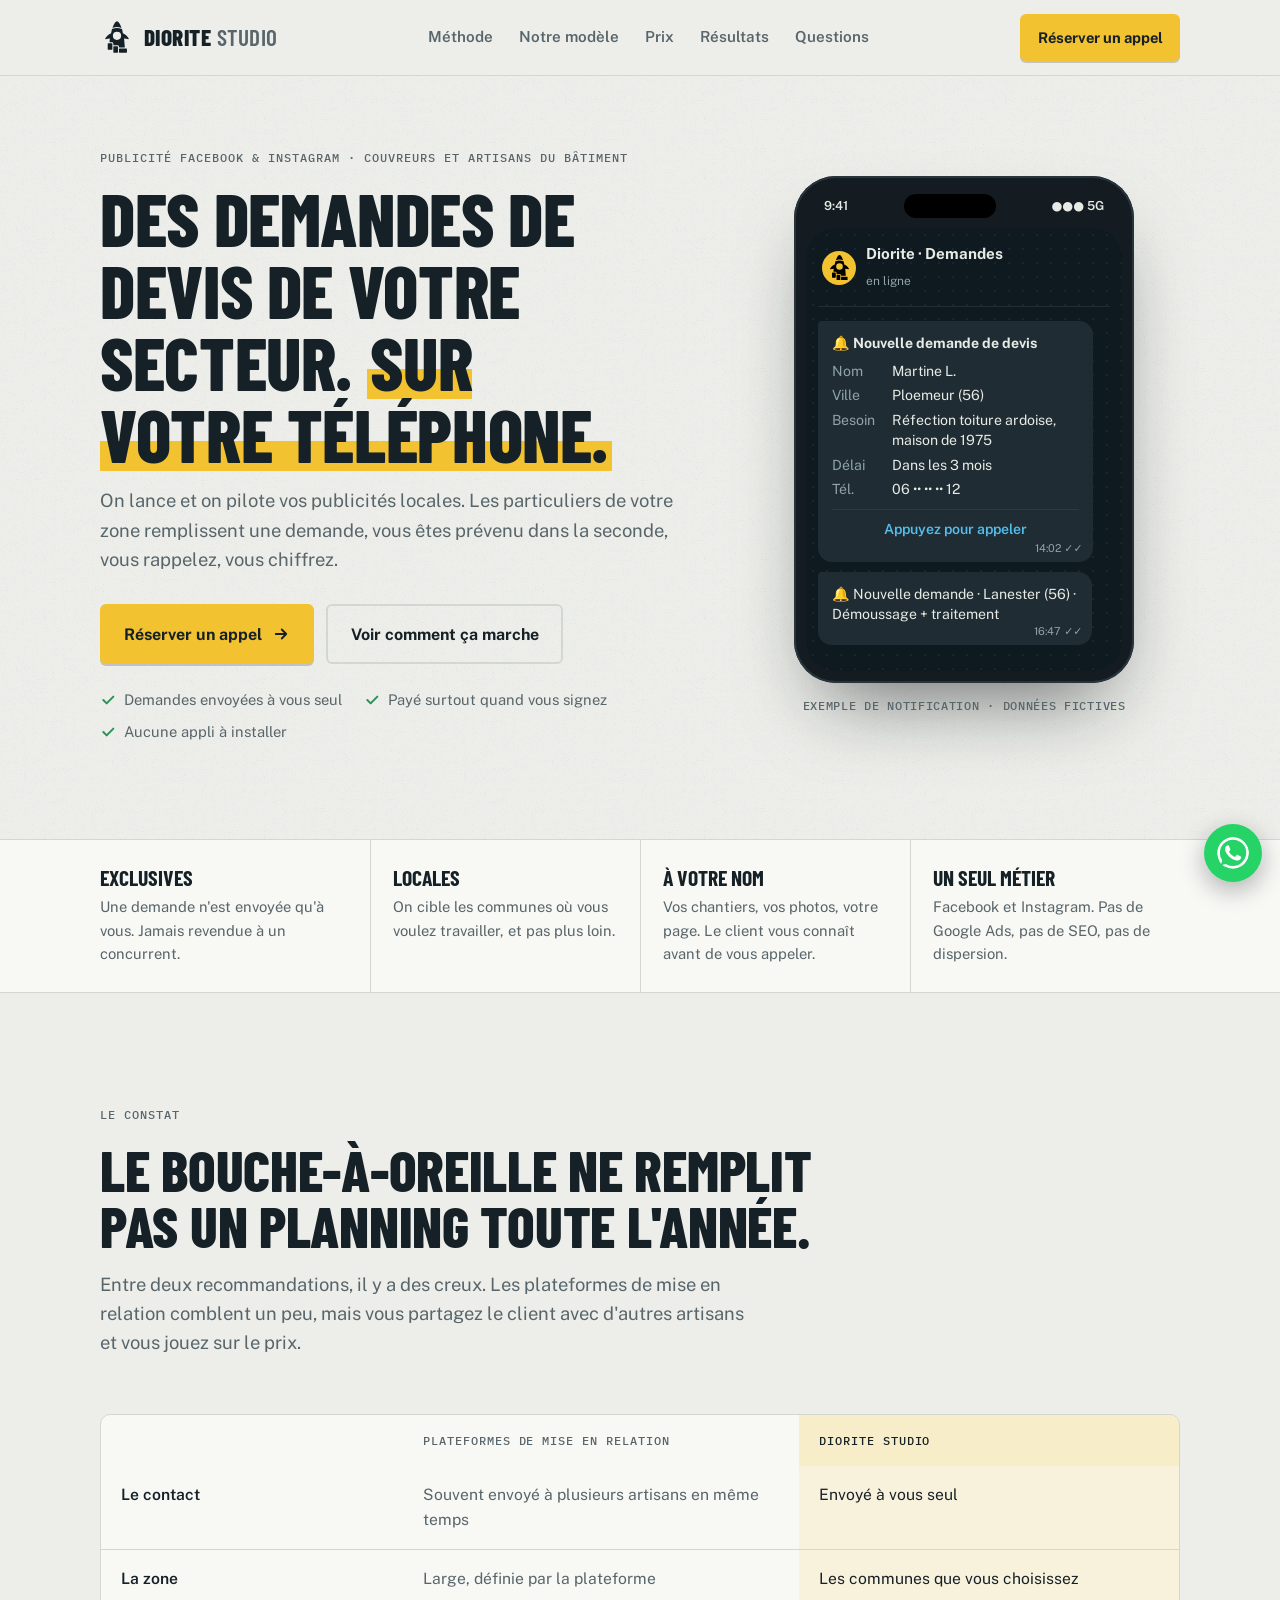
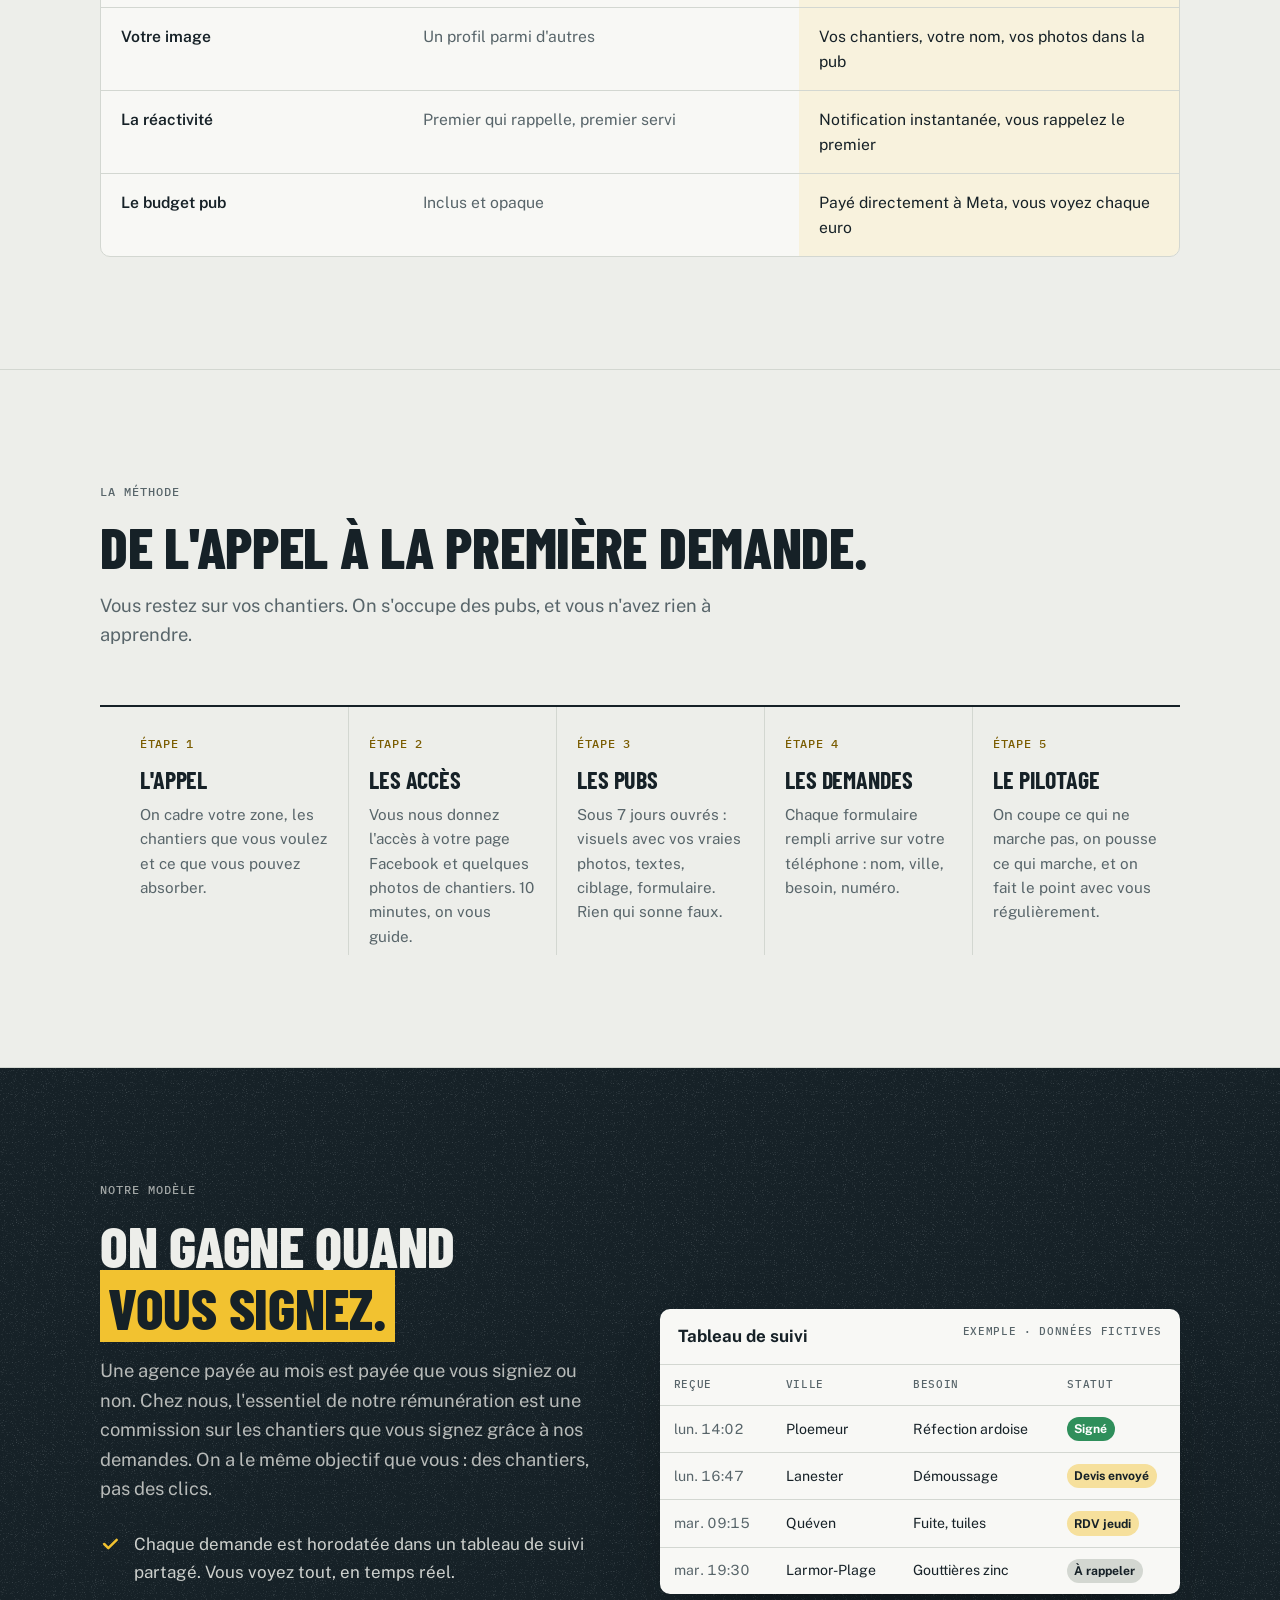
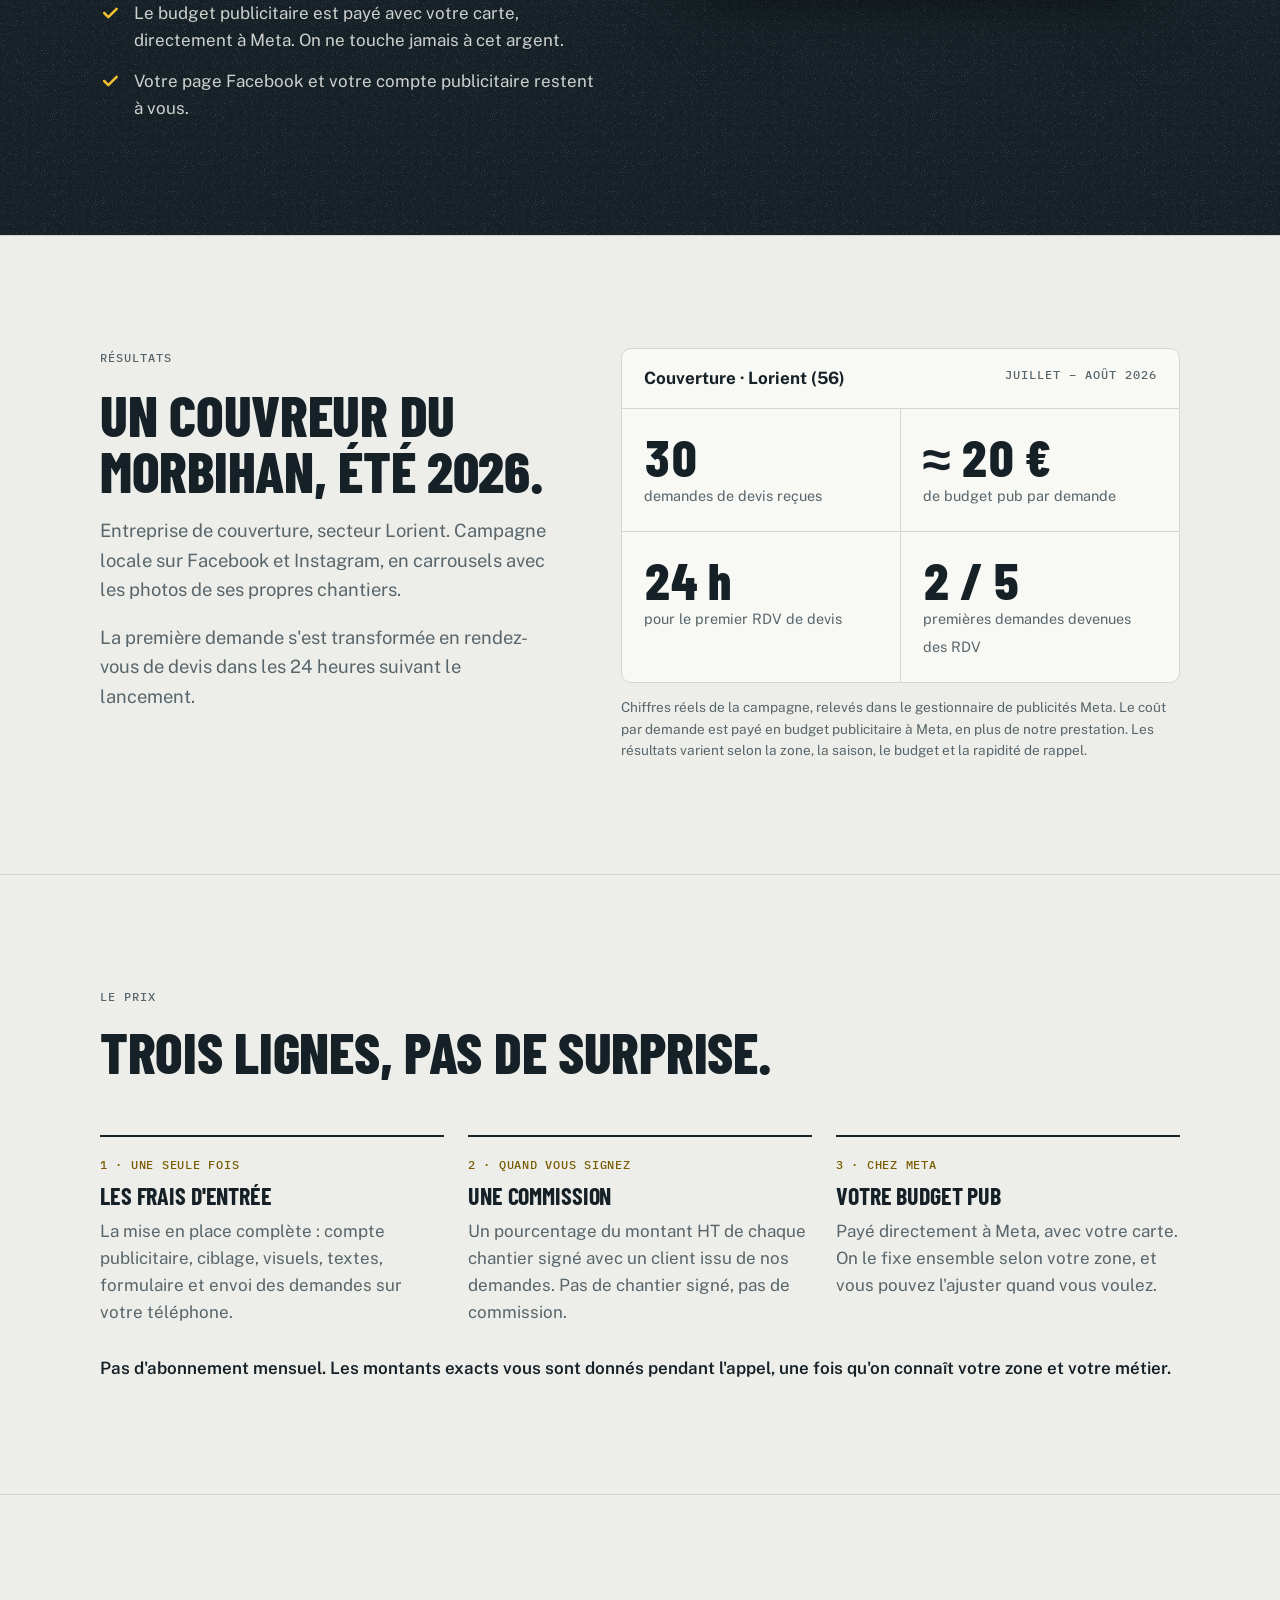
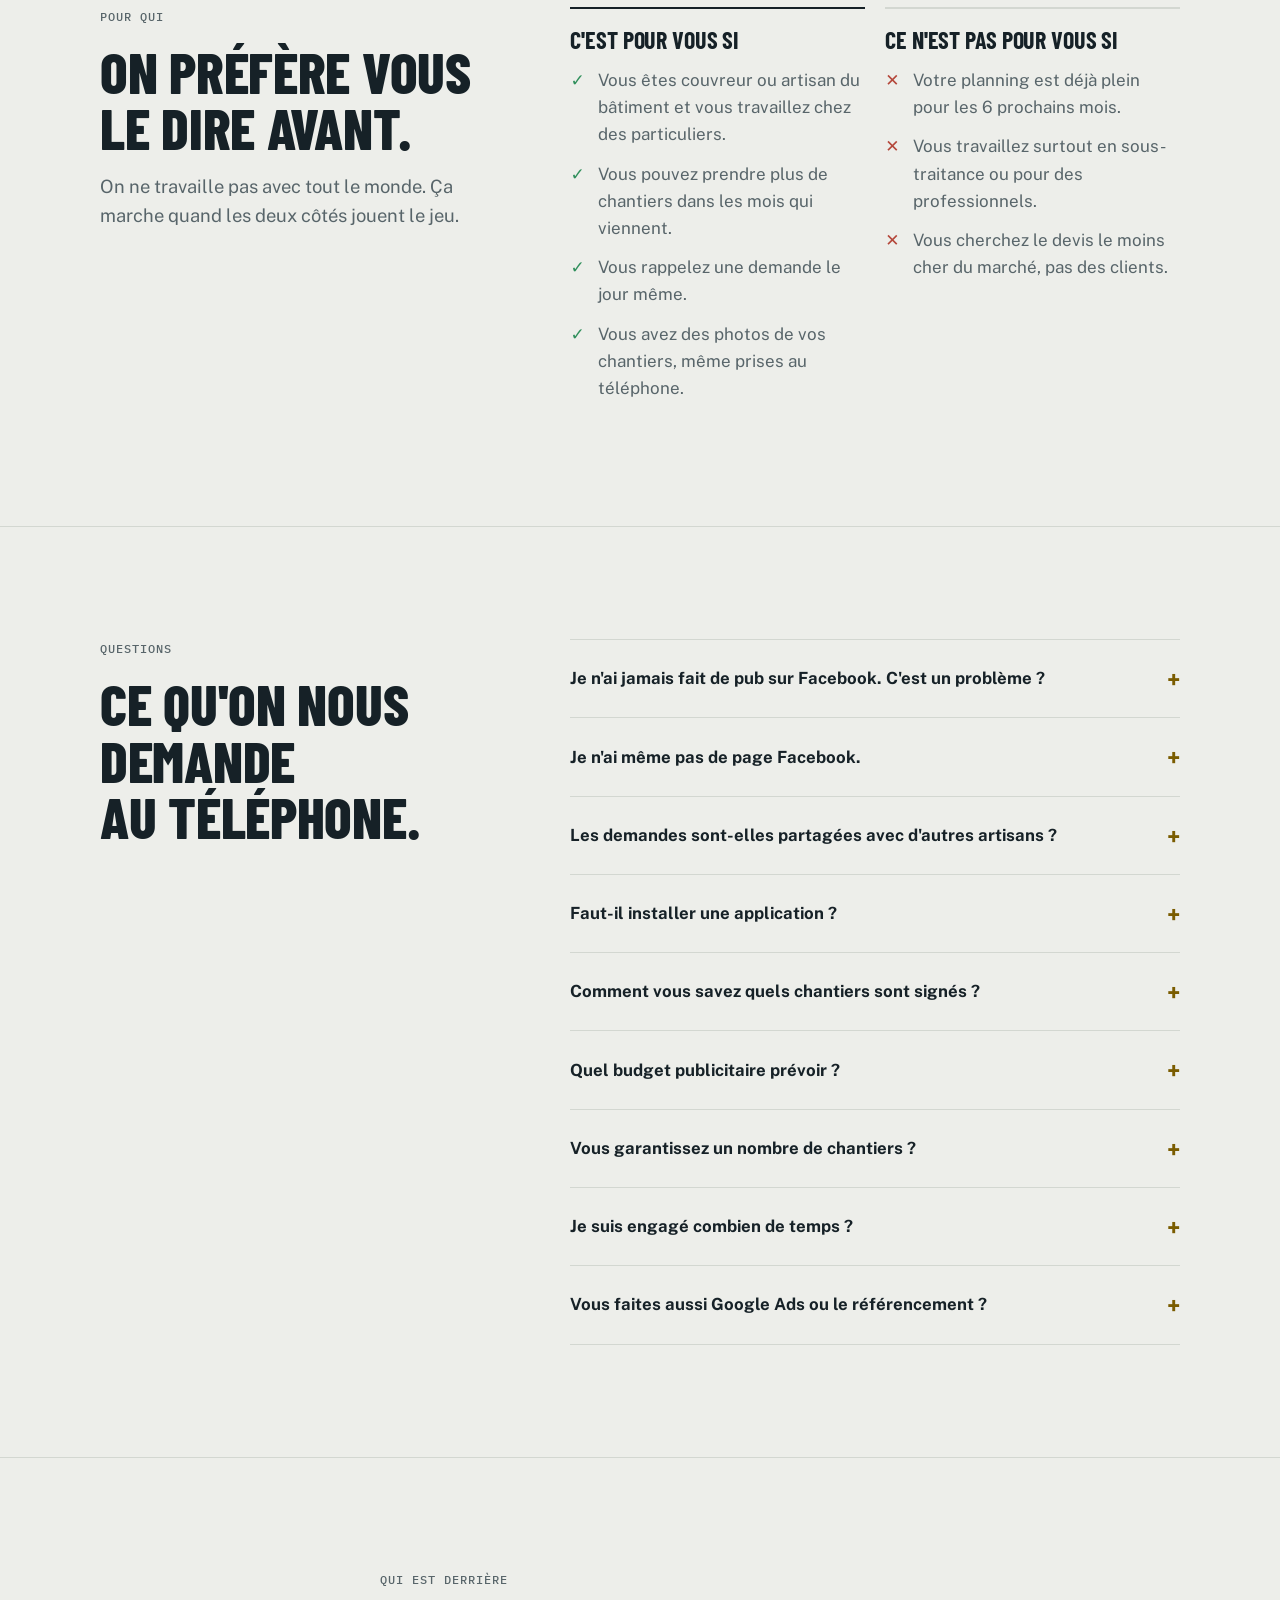
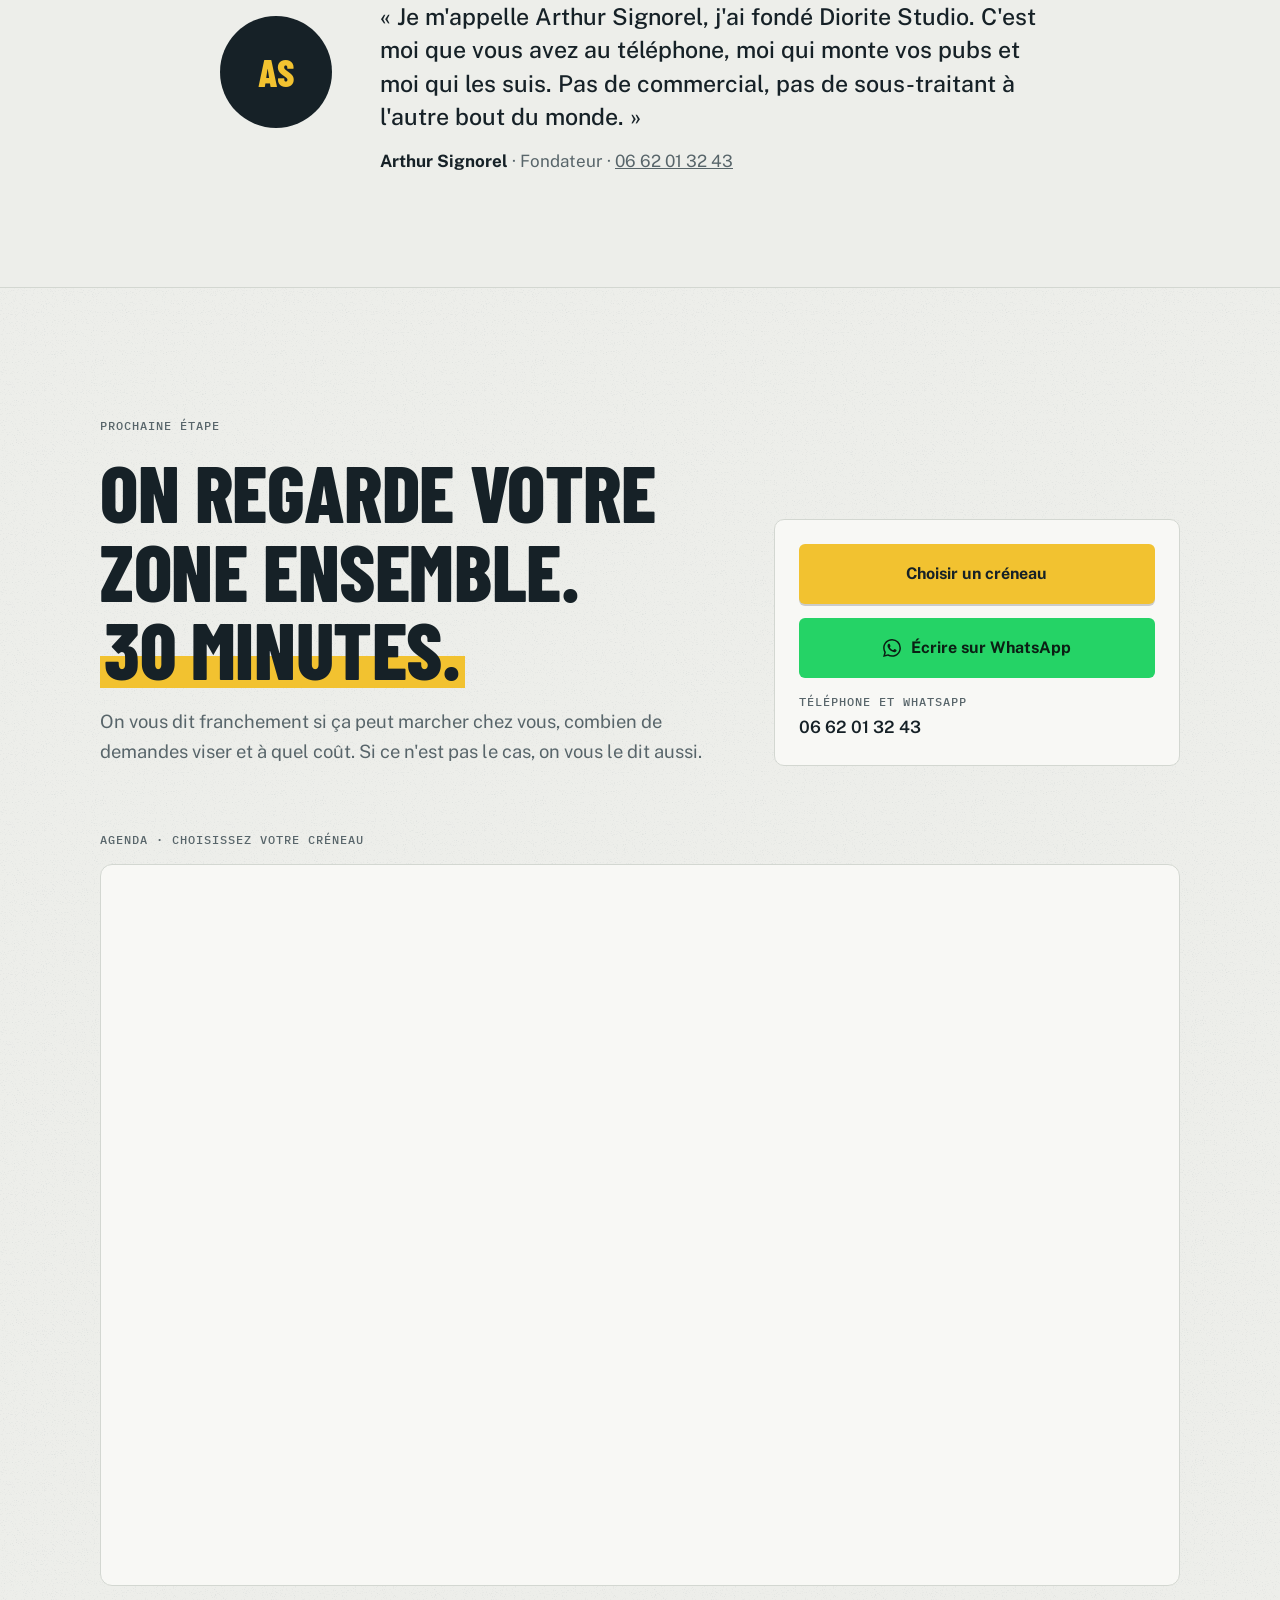
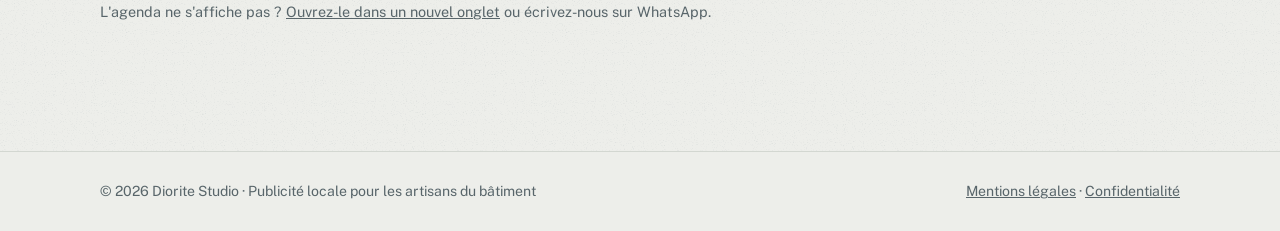
==== commit 83b72674: "Retrait de la VSL et refonte de la page d'accueil - Hero sans vidéo : téléphone de démo avec notific" ====
--- a/index.html
+++ b/index.html
@@ -14,7 +14,7 @@
 <meta property="og:type" content="website">
 <meta property="og:locale" content="fr_FR">
 <meta property="og:site_name" content="Diorite Studio">
-<meta property="og:title" content="Diorite Studio · Des demandes de devis dans votre zone, dès les premières 24 h">
+<meta property="og:title" content="Diorite Studio · Des demandes de devis de votre secteur, sur votre téléphone">
 <meta property="og:description" content="Diorite Studio lance des publicités Facebook et Instagram locales pour les couvreurs et artisans du bâtiment. Des demandes de devis exclusives, directement sur votre téléphone.">
 <meta property="og:url" content="https://arthursynkore.github.io/granit/">
 <meta property="og:image" content="https://arthursynkore.github.io/granit/assets/og-image.jpg">
@@ -38,7 +38,8 @@
     </a>
     <nav class="nav-links" aria-label="Navigation principale">
       <a href="#methode">Méthode</a>
-      <a href="#garantie">Garantie</a>
+      <a href="#modele">Notre modèle</a>
+      <a href="#prix">Prix</a>
       <a href="#resultats">Résultats</a>
       <a href="#faq">Questions</a>
     </nav>
@@ -48,41 +49,46 @@
 
 <main id="contenu">
   <section class="hero stone">
-    <div class="wrap">
-      <div class="hero-head">
+    <div class="wrap hero-grid">
+      <div class="hero-text">
         <p class="label">Publicité Facebook &amp; Instagram · Couvreurs et artisans du bâtiment</p>
-        <h1>Des demandes de devis dans votre zone. <mark>Dès les premières 24&nbsp;heures.</mark></h1>
-        <p class="lede">Regardez comment on remplit le planning des couvreurs avec des demandes exclusives, envoyées directement sur leur téléphone.</p>
-      </div>
-
-      <div class="vsl">
-        <div class="vsl-frame" id="vsl">
-          <!--VSL-START-->
-          <video id="vsl-video" src="assets/diorite-vsl.mp4" poster="assets/vsl-cover.jpg" muted loop playsinline preload="metadata" aria-label="Présentation Diorite Studio en 26 secondes : des pubs Facebook et Instagram locales qui envoient des demandes de devis aux artisans du BTP"></video>
-          <button class="vsl-sound" id="vsl-sound" type="button" aria-label="Revoir la vidéo avec le son">
-            <svg viewBox="0 0 24 24" fill="none" stroke="currentColor" stroke-width="2.2" stroke-linecap="round" stroke-linejoin="round" aria-hidden="true"><path d="M4 9v6h4l5 4V5L8 9H4z" fill="currentColor"/><path d="M16.5 8.5a5 5 0 0 1 0 7M19 6a8.5 8.5 0 0 1 0 12"/></svg>
-            <span>Activer le son</span>
-          </button>
-          <button class="vsl-mute" id="vsl-mute" type="button" aria-label="Couper le son" hidden>
-            <svg viewBox="0 0 24 24" fill="none" stroke="currentColor" stroke-width="2.2" stroke-linecap="round" stroke-linejoin="round" aria-hidden="true"><path d="M4 9v6h4l5 4V5L8 9H4z" fill="currentColor"/><path d="M17 9l5 6M22 9l-5 6"/></svg>
-          </button>
-          <!--VSL-END-->
-        </div>
-      </div>
-
-      <div class="vsl-foot">
+        <h1>Des demandes de devis de votre secteur. <mark>Sur votre téléphone.</mark></h1>
+        <p class="lede">On lance et on pilote vos publicités locales. Les particuliers de votre zone remplissent une demande, vous êtes prévenu dans la seconde, vous rappelez, vous chiffrez.</p>
         <div class="hero-cta">
-          <a class="btn btn-primary" href="#rdv">Réserver un appel de 20 min
+          <a class="btn btn-primary" href="#rdv">Réserver un appel
             <svg viewBox="0 0 24 24" fill="none" stroke="currentColor" stroke-width="2.4" stroke-linecap="round" stroke-linejoin="round" aria-hidden="true"><path d="M5 12h14M13 6l6 6-6 6"/></svg>
           </a>
-          <a class="btn btn-ghost" href="#methode">Voir la méthode</a>
-        </div>
-        <div class="hero-meta">
-          <span><svg viewBox="0 0 24 24" fill="none" stroke="currentColor" stroke-width="3" stroke-linecap="round" stroke-linejoin="round" aria-hidden="true"><path d="M5 12l5 5L20 7"/></svg>Demandes exclusives</span>
-          <span><svg viewBox="0 0 24 24" fill="none" stroke="currentColor" stroke-width="3" stroke-linecap="round" stroke-linejoin="round" aria-hidden="true"><path d="M5 12l5 5L20 7"/></svg>15 demandes en 30 jours, garanti</span>
-          <span><svg viewBox="0 0 24 24" fill="none" stroke="currentColor" stroke-width="3" stroke-linecap="round" stroke-linejoin="round" aria-hidden="true"><path d="M5 12l5 5L20 7"/></svg>Aucune appli à installer</span>
-        </div>
-      </div>
+          <a class="btn btn-ghost" href="#methode">Voir comment ça marche</a>
+        </div>
+        <ul class="clean hero-meta">
+          <li><svg viewBox="0 0 24 24" fill="none" stroke="currentColor" stroke-width="3" stroke-linecap="round" stroke-linejoin="round" aria-hidden="true"><path d="M5 12l5 5L20 7"/></svg>Demandes envoyées à vous seul</li>
+          <li><svg viewBox="0 0 24 24" fill="none" stroke="currentColor" stroke-width="3" stroke-linecap="round" stroke-linejoin="round" aria-hidden="true"><path d="M5 12l5 5L20 7"/></svg>Payé surtout quand vous signez</li>
+          <li><svg viewBox="0 0 24 24" fill="none" stroke="currentColor" stroke-width="3" stroke-linecap="round" stroke-linejoin="round" aria-hidden="true"><path d="M5 12l5 5L20 7"/></svg>Aucune appli à installer</li>
+        </ul>
+      </div>
+
+      <figure class="phone" aria-label="Exemple de notification reçue par l'artisan pour une nouvelle demande de devis">
+        <div class="phone-body">
+          <div class="phone-bar"><span>9:41</span><span class="phone-island"></span><span>●●● 5G</span></div>
+          <div class="phone-chat">
+            <div class="chat-head"><span class="chat-avatar" aria-hidden="true"></span><div><b>Diorite · Demandes</b><small>en ligne</small></div></div>
+            <div class="bubble">
+              <p class="bubble-title">🔔 Nouvelle demande de devis</p>
+              <dl>
+                <div><dt>Nom</dt><dd>Martine L.</dd></div>
+                <div><dt>Ville</dt><dd>Ploemeur (56)</dd></div>
+                <div><dt>Besoin</dt><dd>Réfection toiture ardoise, maison de 1975</dd></div>
+                <div><dt>Délai</dt><dd>Dans les 3 mois</dd></div>
+                <div><dt>Tél.</dt><dd>06 •• •• •• 12</dd></div>
+              </dl>
+              <span class="bubble-call">Appuyez pour appeler</span>
+              <time>14:02 ✓✓</time>
+            </div>
+            <div class="bubble bubble-sm"><p>🔔 Nouvelle demande · Lanester (56) · Démoussage + traitement</p><time>16:47 ✓✓</time></div>
+          </div>
+        </div>
+        <figcaption>Exemple de notification · données fictives</figcaption>
+      </figure>
     </div>
   </section>
 
@@ -90,7 +96,7 @@
     <div class="wrap facts-grid">
       <div class="fact"><b>Exclusives</b><p>Une demande n'est envoyée qu'à vous. Jamais revendue à un concurrent.</p></div>
       <div class="fact"><b>Locales</b><p>On cible les communes où vous voulez travailler, et pas plus loin.</p></div>
-      <div class="fact"><b>Sur votre téléphone</b><p>Vous êtes prévenu à la seconde où le client remplit le formulaire.</p></div>
+      <div class="fact"><b>À votre nom</b><p>Vos chantiers, vos photos, votre page. Le client vous connaît avant de vous appeler.</p></div>
       <div class="fact"><b>Un seul métier</b><p>Facebook et Instagram. Pas de Google Ads, pas de SEO, pas de dispersion.</p></div>
     </div>
   </section>
@@ -104,13 +110,13 @@
       </div>
       <div class="compare-wrap">
         <table class="compare">
-          <thead><tr><th scope="col"></th><th scope="col">Plateformes de mise en relation</th><th scope="col">Diorite Studio</th></tr></thead>
+          <thead><tr><th scope="col"><span class="sr">Critère</span></th><th scope="col">Plateformes de mise en relation</th><th scope="col">Diorite Studio</th></tr></thead>
           <tbody>
-            <tr><td>Le contact</td><td>Souvent envoyé à plusieurs artisans en même temps</td><td>Envoyé à vous seul</td></tr>
-            <tr><td>La zone</td><td>Large, définie par la plateforme</td><td>Les communes que vous choisissez</td></tr>
-            <tr><td>Votre image</td><td>Un profil parmi d'autres</td><td>Vos chantiers, votre nom, vos photos dans la pub</td></tr>
-            <tr><td>La réactivité</td><td>Premier qui rappelle, premier servi</td><td>Notification instantanée, vous rappelez le premier</td></tr>
-            <tr><td>Le budget pub</td><td>Inclus et opaque</td><td>Payé directement à Meta, vous voyez chaque euro</td></tr>
+            <tr><th scope="row">Le contact</th><td>Souvent envoyé à plusieurs artisans en même temps</td><td>Envoyé à vous seul</td></tr>
+            <tr><th scope="row">La zone</th><td>Large, définie par la plateforme</td><td>Les communes que vous choisissez</td></tr>
+            <tr><th scope="row">Votre image</th><td>Un profil parmi d'autres</td><td>Vos chantiers, votre nom, vos photos dans la pub</td></tr>
+            <tr><th scope="row">La réactivité</th><td>Premier qui rappelle, premier servi</td><td>Notification instantanée, vous rappelez le premier</td></tr>
+            <tr><th scope="row">Le budget pub</th><td>Inclus et opaque</td><td>Payé directement à Meta, vous voyez chaque euro</td></tr>
           </tbody>
         </table>
       </div>
@@ -121,42 +127,43 @@
     <div class="wrap">
       <div class="head">
         <p class="label">La méthode</p>
-        <h2>Du premier appel à la première demande.</h2>
-        <p class="lede">Vous continuez à travailler sur vos chantiers. On s'occupe du reste, et vous n'avez rien à apprendre.</p>
-      </div>
-      <div class="steps">
-        <div class="step"><span class="step-n">ÉTAPE 1</span><h3>L'appel</h3><p>20 minutes pour cadrer votre zone, les chantiers que vous voulez et votre capacité.</p></div>
-        <div class="step"><span class="step-n">ÉTAPE 2</span><h3>Les pubs</h3><p>On crée vos publicités avec vos vraies photos de chantier, en carrousel. Rien qui sonne faux.</p></div>
-        <div class="step"><span class="step-n">ÉTAPE 3</span><h3>Le lancement</h3><p>Diffusion sur Facebook et Instagram, auprès des propriétaires de votre secteur.</p></div>
-        <div class="step"><span class="step-n">ÉTAPE 4</span><h3>Les demandes</h3><p>Chaque formulaire rempli arrive sur votre téléphone. Vous rappelez, vous chiffrez.</p></div>
-        <div class="step"><span class="step-n">ÉTAPE 5</span><h3>Le suivi</h3><p>On coupe ce qui ne marche pas, on pousse ce qui marche. Point régulier avec vous.</p></div>
-      </div>
-    </div>
-  </section>
-
-  <section class="block guarantee stone" id="garantie">
+        <h2>De l'appel à la première demande.</h2>
+        <p class="lede">Vous restez sur vos chantiers. On s'occupe des pubs, et vous n'avez rien à apprendre.</p>
+      </div>
+      <ol class="clean steps">
+        <li class="step"><span class="step-n">ÉTAPE 1</span><h3>L'appel</h3><p>On cadre votre zone, les chantiers que vous voulez et ce que vous pouvez absorber.</p></li>
+        <li class="step"><span class="step-n">ÉTAPE 2</span><h3>Les accès</h3><p>Vous nous donnez l'accès à votre page Facebook et quelques photos de chantiers. 10 minutes, on vous guide.</p></li>
+        <li class="step"><span class="step-n">ÉTAPE 3</span><h3>Les pubs</h3><p>Sous 7 jours ouvrés : visuels avec vos vraies photos, textes, ciblage, formulaire. Rien qui sonne faux.</p></li>
+        <li class="step"><span class="step-n">ÉTAPE 4</span><h3>Les demandes</h3><p>Chaque formulaire rempli arrive sur votre téléphone : nom, ville, besoin, numéro.</p></li>
+        <li class="step"><span class="step-n">ÉTAPE 5</span><h3>Le pilotage</h3><p>On coupe ce qui ne marche pas, on pousse ce qui marche, et on fait le point avec vous régulièrement.</p></li>
+      </ol>
+    </div>
+  </section>
+
+  <section class="block align stone" id="modele">
     <div class="wrap g-grid">
       <div>
-        <div class="big15">15<small>demandes de devis<br>en 30 jours</small></div>
-        <div class="tape" aria-hidden="true">
-          <div class="tape-body">
-            <div class="tape-ticks">
-              <span><b>0</b></span><span><b>1</b></span><span><b>2</b></span><span><b>3</b></span><span><b>4</b></span><span><b>5</b></span><span><b>6</b></span><span><b>7</b></span><span><b>8</b></span><span><b>9</b></span><span><b>10</b></span><span><b>11</b></span><span><b>12</b></span><span><b>13</b></span><span><b>14</b></span>
-            </div>
-          </div>
-          <div class="tape-legend"><span>Jour 1</span><span>Jour 30 · 15 demandes</span></div>
-        </div>
-      </div>
-      <div>
-        <p class="label">La garantie</p>
-        <h2 style="margin-block:14px 18px">Le compteur n'y est pas&nbsp;? On continue gratuitement.</h2>
-        <p class="lede">Si vous n'avez pas reçu 15 demandes de devis dans les 30 premiers jours, on continue à travailler sans vous facturer le mois suivant, jusqu'à ce que le compteur y soit.</p>
+        <p class="label">Notre modèle</p>
+        <h2 class="align-title">On gagne quand <mark>vous signez.</mark></h2>
+        <p class="lede">Une agence payée au mois est payée que vous signiez ou non. Chez nous, l'essentiel de notre rémunération est une commission sur les chantiers que vous signez grâce à nos demandes. On a le même objectif que vous : des chantiers, pas des clics.</p>
         <ul class="clean g-points">
-          <li><svg viewBox="0 0 24 24" fill="none" stroke="currentColor" stroke-width="3" stroke-linecap="round" stroke-linejoin="round" aria-hidden="true"><path d="M5 12l5 5L20 7"/></svg><span>Une demande compte quand elle contient un numéro joignable et un chantier dans votre zone.</span></li>
-          <li><svg viewBox="0 0 24 24" fill="none" stroke="currentColor" stroke-width="3" stroke-linecap="round" stroke-linejoin="round" aria-hidden="true"><path d="M5 12l5 5L20 7"/></svg><span>Vous voyez chaque demande en temps réel. Rien n'est caché.</span></li>
-          <li><svg viewBox="0 0 24 24" fill="none" stroke="currentColor" stroke-width="3" stroke-linecap="round" stroke-linejoin="round" aria-hidden="true"><path d="M5 12l5 5L20 7"/></svg><span>Accompagnement sur 90 jours, le temps que la machine tourne à plein.</span></li>
+          <li><svg viewBox="0 0 24 24" fill="none" stroke="currentColor" stroke-width="3" stroke-linecap="round" stroke-linejoin="round" aria-hidden="true"><path d="M5 12l5 5L20 7"/></svg><span>Chaque demande est horodatée dans un tableau de suivi partagé. Vous voyez tout, en temps réel.</span></li>
+          <li><svg viewBox="0 0 24 24" fill="none" stroke="currentColor" stroke-width="3" stroke-linecap="round" stroke-linejoin="round" aria-hidden="true"><path d="M5 12l5 5L20 7"/></svg><span>Le budget publicitaire est payé avec votre carte, directement à Meta. On ne touche jamais à cet argent.</span></li>
+          <li><svg viewBox="0 0 24 24" fill="none" stroke="currentColor" stroke-width="3" stroke-linecap="round" stroke-linejoin="round" aria-hidden="true"><path d="M5 12l5 5L20 7"/></svg><span>Votre page Facebook et votre compte publicitaire restent à vous.</span></li>
         </ul>
       </div>
+      <figure class="ledger" aria-label="Exemple de tableau de suivi partagé">
+        <div class="ledger-head"><b>Tableau de suivi</b><span>Exemple · données fictives</span></div>
+        <table>
+          <thead><tr><th scope="col">Reçue</th><th scope="col">Ville</th><th scope="col">Besoin</th><th scope="col">Statut</th></tr></thead>
+          <tbody>
+            <tr><td>lun. 14:02</td><td>Ploemeur</td><td>Réfection ardoise</td><td><span class="st st-ok">Signé</span></td></tr>
+            <tr><td>lun. 16:47</td><td>Lanester</td><td>Démoussage</td><td><span class="st st-wait">Devis envoyé</span></td></tr>
+            <tr><td>mar. 09:15</td><td>Quéven</td><td>Fuite, tuiles</td><td><span class="st st-wait">RDV jeudi</span></td></tr>
+            <tr><td>mar. 19:30</td><td>Larmor-Plage</td><td>Gouttières zinc</td><td><span class="st">À rappeler</span></td></tr>
+          </tbody>
+        </table>
+      </figure>
     </div>
   </section>
 
@@ -165,20 +172,20 @@
       <div class="case-text">
         <p class="label">Résultats</p>
         <h2>Un couvreur du Morbihan, été 2026.</h2>
-        <p class="lede">Entreprise de couverture, secteur Lorient. Campagne locale sur Facebook et Instagram, photos de ses propres chantiers.</p>
-        <p class="lede">Une première demande transformée en rendez-vous de devis dans les 24 heures suivant le lancement. Après optimisation, le coût par demande a été divisé par deux.</p>
+        <p class="lede">Entreprise de couverture, secteur Lorient. Campagne locale sur Facebook et Instagram, en carrousels avec les photos de ses propres chantiers.</p>
+        <p class="lede">La première demande s'est transformée en rendez-vous de devis dans les 24 heures suivant le lancement.</p>
       </div>
       <div>
         <div class="case-card">
-          <div class="case-head"><b>Couverture · Lorient (56)</b><span class="label">Juillet 2026</span></div>
+          <div class="case-head"><b>Couverture · Lorient (56)</b><span class="label">Juillet – août 2026</span></div>
           <div class="metrics">
-            <div class="metric"><strong>24</strong><span>demandes reçues</span></div>
-            <div class="metric"><strong>&lt;&nbsp;20&nbsp;€</strong><span>coût moyen par demande</span></div>
-            <div class="metric"><strong>~10&nbsp;€</strong><span>par demande après optimisation</span></div>
-            <div class="metric"><strong>2&nbsp;/&nbsp;5</strong><span>demandes devenues des RDV</span></div>
+            <div class="metric"><strong>30</strong><span>demandes de devis reçues</span></div>
+            <div class="metric"><strong>≈&nbsp;20&nbsp;€</strong><span>de budget pub par demande</span></div>
+            <div class="metric"><strong>24&nbsp;h</strong><span>pour le premier RDV de devis</span></div>
+            <div class="metric"><strong>2&nbsp;/&nbsp;5</strong><span>premières demandes devenues des RDV</span></div>
           </div>
         </div>
-        <p class="case-note">Chiffres réels de la campagne. Le coût par demande est payé en budget publicitaire à Meta, en plus de notre prestation.</p>
+        <p class="case-note">Chiffres réels de la campagne, relevés dans le gestionnaire de publicités Meta. Le coût par demande est payé en budget publicitaire à Meta, en plus de notre prestation. Les résultats varient selon la zone, la saison, le budget et la rapidité de rappel.</p>
       </div>
     </div>
   </section>
@@ -187,13 +194,43 @@
     <div class="wrap">
       <div class="head">
         <p class="label">Le prix</p>
-        <h2>Deux lignes, pas de surprise.</h2>
+        <h2>Trois lignes, pas de surprise.</h2>
       </div>
       <div class="price-grid">
-        <div class="price-item"><h3>Notre prestation</h3><p>Un forfait mensuel fixe. Création des pubs, réglages, suivi, réception des demandes sur votre téléphone. Tout est compris.</p></div>
-        <div class="price-item"><h3>Votre budget publicitaire</h3><p>Payé directement à Meta, avec votre carte. On le cale ensemble selon votre zone et le nombre de chantiers que vous pouvez prendre.</p></div>
-      </div>
-      <p class="price-foot">Le tarif exact vous est donné pendant l'appel, une fois qu'on connaît votre zone.</p>
+        <div class="price-item"><span class="step-n">1 · UNE SEULE FOIS</span><h3>Les frais d'entrée</h3><p>La mise en place complète : compte publicitaire, ciblage, visuels, textes, formulaire et envoi des demandes sur votre téléphone.</p></div>
+        <div class="price-item"><span class="step-n">2 · QUAND VOUS SIGNEZ</span><h3>Une commission</h3><p>Un pourcentage du montant HT de chaque chantier signé avec un client issu de nos demandes. Pas de chantier signé, pas de commission.</p></div>
+        <div class="price-item"><span class="step-n">3 · CHEZ META</span><h3>Votre budget pub</h3><p>Payé directement à Meta, avec votre carte. On le fixe ensemble selon votre zone, et vous pouvez l'ajuster quand vous voulez.</p></div>
+      </div>
+      <p class="price-foot">Pas d'abonnement mensuel. Les montants exacts vous sont donnés pendant l'appel, une fois qu'on connaît votre zone et votre métier.</p>
+    </div>
+  </section>
+
+  <section class="block" id="pour-qui">
+    <div class="wrap fit">
+      <div class="head" style="margin:0">
+        <p class="label">Pour qui</p>
+        <h2>On préfère vous le dire avant.</h2>
+        <p class="lede">On ne travaille pas avec tout le monde. Ça marche quand les deux côtés jouent le jeu.</p>
+      </div>
+      <div class="fit-grid">
+        <div class="fit-col fit-yes">
+          <h3>C'est pour vous si</h3>
+          <ul class="clean">
+            <li>Vous êtes couvreur ou artisan du bâtiment et vous travaillez chez des particuliers.</li>
+            <li>Vous pouvez prendre plus de chantiers dans les mois qui viennent.</li>
+            <li>Vous rappelez une demande le jour même.</li>
+            <li>Vous avez des photos de vos chantiers, même prises au téléphone.</li>
+          </ul>
+        </div>
+        <div class="fit-col fit-no">
+          <h3>Ce n'est pas pour vous si</h3>
+          <ul class="clean">
+            <li>Votre planning est déjà plein pour les 6 prochains mois.</li>
+            <li>Vous travaillez surtout en sous-traitance ou pour des professionnels.</li>
+            <li>Vous cherchez le devis le moins cher du marché, pas des clients.</li>
+          </ul>
+        </div>
+      </div>
     </div>
   </section>
 
@@ -204,12 +241,26 @@
         <h2>Ce qu'on nous demande au téléphone.</h2>
       </div>
       <div>
-        <details><summary>Je n'ai jamais fait de pub sur Facebook. C'est un problème&nbsp;?</summary><p>Non. On crée le compte publicitaire avec vous, on fait les pubs et les réglages. Vous recevez les demandes, c'est tout ce que vous avez à gérer.</p></details>
+        <details><summary>Je n'ai jamais fait de pub sur Facebook. C'est un problème&nbsp;?</summary><p>Non. On paramètre le compte publicitaire avec vous, on crée les pubs et on fait les réglages. Vous recevez les demandes, c'est tout ce que vous avez à gérer.</p></details>
+        <details><summary>Je n'ai même pas de page Facebook.</summary><p>Ce n'est pas bloquant. On vous guide pour la créer pendant la mise en place, ça prend quelques minutes.</p></details>
         <details><summary>Les demandes sont-elles partagées avec d'autres artisans&nbsp;?</summary><p>Jamais. Les pubs sont à votre nom et les demandes arrivent uniquement chez vous.</p></details>
-        <details><summary>Faut-il installer une application&nbsp;?</summary><p>Non. Chaque demande arrive directement sur votre téléphone, comme un message. Vous rappelez le client en un geste.</p></details>
+        <details><summary>Faut-il installer une application&nbsp;?</summary><p>Non. Chaque demande arrive directement sur votre téléphone, comme un message, avec le nom, la ville, le besoin et le numéro. Vous rappelez le client en un geste.</p></details>
+        <details><summary>Comment vous savez quels chantiers sont signés&nbsp;?</summary><p>Chaque demande est listée et horodatée dans un tableau partagé. Quand vous signez avec un de ces clients, vous l'indiquez dans le tableau avec le montant HT. C'est simple, transparent, et vous voyez exactement sur quoi porte la commission.</p></details>
         <details><summary>Quel budget publicitaire prévoir&nbsp;?</summary><p>Ça dépend de votre zone et du nombre de chantiers que vous voulez. On le fixe ensemble pendant l'appel. Vous le payez directement à Meta et vous pouvez l'ajuster quand vous voulez.</p></details>
+        <details><summary>Vous garantissez un nombre de chantiers&nbsp;?</summary><p>Non, et méfiez-vous de ceux qui le font. On s'engage sur le travail : des pubs bien faites, suivies et ajustées. La signature dépend aussi de votre rappel et de votre devis. C'est justement pour ça qu'une partie de notre rémunération dépend de vos chantiers signés.</p></details>
+        <details><summary>Je suis engagé combien de temps&nbsp;?</summary><p>3 mois au départ. C'est le temps qu'il faut pour que les campagnes donnent leur plein régime. Ensuite, on fait le point ensemble et vous décidez de continuer ou non.</p></details>
         <details><summary>Vous faites aussi Google Ads ou le référencement&nbsp;?</summary><p>Non. On fait une seule chose, la publicité Facebook et Instagram pour les artisans du bâtiment, et on la fait à fond.</p></details>
-        <details><summary>Je suis engagé combien de temps&nbsp;?</summary><p>90 jours. C'est le temps qu'il faut pour que les campagnes donnent leur plein régime, et la garantie des 15 demandes s'applique dès le premier mois.</p></details>
+      </div>
+    </div>
+  </section>
+
+  <section class="block founder">
+    <div class="wrap founder-box">
+      <div class="founder-mark" aria-hidden="true">AS</div>
+      <div>
+        <p class="label">Qui est derrière</p>
+        <p class="founder-quote">« Je m'appelle Arthur Signorel, j'ai fondé Diorite Studio. C'est moi que vous avez au téléphone, moi qui monte vos pubs et moi qui les suis. Pas de commercial, pas de sous-traitant à l'autre bout du monde. »</p>
+        <p class="founder-sign"><b>Arthur Signorel</b> · Fondateur · <a href="tel:+33662013243">06 62 01 32 43</a></p>
       </div>
     </div>
   </section>
@@ -218,7 +269,7 @@
     <div class="wrap final-box">
       <div>
         <p class="label">Prochaine étape</p>
-        <h2 style="margin-top:16px">On regarde votre zone ensemble. <mark>20 minutes.</mark></h2>
+        <h2 style="margin-top:16px">On regarde votre zone ensemble. <mark>30 minutes.</mark></h2>
         <p class="lede" style="margin-top:20px">On vous dit franchement si ça peut marcher chez vous, combien de demandes viser et à quel coût. Si ce n'est pas le cas, on vous le dit aussi.</p>
       </div>
       <div class="contact">
@@ -227,14 +278,15 @@
           <svg viewBox="0 0 24 24" fill="currentColor" aria-hidden="true"><path d="M17.472 14.382c-.297-.149-1.758-.867-2.03-.967-.273-.099-.471-.148-.67.15-.197.297-.767.966-.94 1.164-.173.199-.347.223-.644.075-.297-.15-1.255-.463-2.39-1.475-.883-.788-1.48-1.761-1.653-2.059-.173-.297-.018-.458.13-.606.134-.133.298-.347.446-.52.149-.174.198-.298.298-.497.099-.198.05-.371-.025-.52-.075-.149-.669-1.612-.916-2.207-.242-.579-.487-.5-.669-.51-.173-.008-.371-.01-.57-.01-.198 0-.52.074-.792.372-.272.297-1.04 1.016-1.04 2.479 0 1.462 1.065 2.875 1.213 3.074.149.198 2.096 3.2 5.077 4.487.709.306 1.262.489 1.694.625.712.227 1.36.195 1.871.118.571-.085 1.758-.719 2.006-1.413.248-.694.248-1.289.173-1.413-.074-.124-.272-.198-.57-.347m-5.421 7.403h-.004a9.87 9.87 0 01-5.031-1.378l-.361-.214-3.741.982.998-3.648-.235-.374a9.86 9.86 0 01-1.51-5.26c.001-5.45 4.436-9.884 9.888-9.884 2.64 0 5.122 1.03 6.988 2.898a9.825 9.825 0 012.893 6.994c-.003 5.45-4.437 9.884-9.885 9.884m8.413-18.297A11.815 11.815 0 0012.05 0C5.495 0 .16 5.335.157 11.892c0 2.096.547 4.142 1.588 5.945L.057 24l6.305-1.654a11.882 11.882 0 005.683 1.448h.005c6.554 0 11.89-5.335 11.893-11.893a11.821 11.821 0 00-3.48-8.413z"/></svg>
           Écrire sur WhatsApp
         </a>
-        <div class="contact-row"><span class="label">WhatsApp</span><b>06 62 01 32 43</b></div>
+        <div class="contact-row"><span class="label">Téléphone et WhatsApp</span><a href="tel:+33662013243"><b>06 62 01 32 43</b></a></div>
       </div>
     </div>
     <div class="wrap agenda" id="agenda">
-      <p class="label">Agenda · réponse immédiate</p>
+      <p class="label">Agenda · choisissez votre créneau</p>
       <div class="agenda-frame">
         <iframe src="https://calendly.com/arthur-signorel/30min?hide_landing_page_details=1&amp;background_color=f8f8f5&amp;text_color=162127&amp;primary_color=162127" title="Réserver un appel avec Diorite Studio" loading="lazy"></iframe>
       </div>
+      <p class="agenda-alt">L'agenda ne s'affiche pas&nbsp;? <a href="https://calendly.com/arthur-signorel/30min" target="_blank" rel="noopener">Ouvrez-le dans un nouvel onglet</a> ou écrivez-nous sur WhatsApp.</p>
     </div>
   </section>
 
@@ -242,6 +294,11 @@
     <span class="wa-tip">Une question ? Écrivez-nous</span>
     <svg viewBox="0 0 24 24" fill="currentColor" aria-hidden="true"><path d="M17.472 14.382c-.297-.149-1.758-.867-2.03-.967-.273-.099-.471-.148-.67.15-.197.297-.767.966-.94 1.164-.173.199-.347.223-.644.075-.297-.15-1.255-.463-2.39-1.475-.883-.788-1.48-1.761-1.653-2.059-.173-.297-.018-.458.13-.606.134-.133.298-.347.446-.52.149-.174.198-.298.298-.497.099-.198.05-.371-.025-.52-.075-.149-.669-1.612-.916-2.207-.242-.579-.487-.5-.669-.51-.173-.008-.371-.01-.57-.01-.198 0-.52.074-.792.372-.272.297-1.04 1.016-1.04 2.479 0 1.462 1.065 2.875 1.213 3.074.149.198 2.096 3.2 5.077 4.487.709.306 1.262.489 1.694.625.712.227 1.36.195 1.871.118.571-.085 1.758-.719 2.006-1.413.248-.694.248-1.289.173-1.413-.074-.124-.272-.198-.57-.347m-5.421 7.403h-.004a9.87 9.87 0 01-5.031-1.378l-.361-.214-3.741.982.998-3.648-.235-.374a9.86 9.86 0 01-1.51-5.26c.001-5.45 4.436-9.884 9.888-9.884 2.64 0 5.122 1.03 6.988 2.898a9.825 9.825 0 012.893 6.994c-.003 5.45-4.437 9.884-9.885 9.884m8.413-18.297A11.815 11.815 0 0012.05 0C5.495 0 .16 5.335.157 11.892c0 2.096.547 4.142 1.588 5.945L.057 24l6.305-1.654a11.882 11.882 0 005.683 1.448h.005c6.554 0 11.89-5.335 11.893-11.893a11.821 11.821 0 00-3.48-8.413z"/></svg>
   </a>
+
+  <div class="mbar" aria-label="Actions rapides">
+    <a class="btn btn-primary" href="#agenda">Réserver un appel</a>
+    <a class="btn btn-wa mbar-wa" href="https://wa.me/33662013243?text=Bonjour%2C%20je%20viens%20du%20site%20Diorite%20Studio%20et%20je%20voudrais%20en%20savoir%20plus%20pour%20mon%20entreprise." target="_blank" rel="noopener" aria-label="Écrire sur WhatsApp"><svg viewBox="0 0 24 24" fill="currentColor" aria-hidden="true"><path d="M17.472 14.382c-.297-.149-1.758-.867-2.03-.967-.273-.099-.471-.148-.67.15-.197.297-.767.966-.94 1.164-.173.199-.347.223-.644.075-.297-.15-1.255-.463-2.39-1.475-.883-.788-1.48-1.761-1.653-2.059-.173-.297-.018-.458.13-.606.134-.133.298-.347.446-.52.149-.174.198-.298.298-.497.099-.198.05-.371-.025-.52-.075-.149-.669-1.612-.916-2.207-.242-.579-.487-.5-.669-.51-.173-.008-.371-.01-.57-.01-.198 0-.52.074-.792.372-.272.297-1.04 1.016-1.04 2.479 0 1.462 1.065 2.875 1.213 3.074.149.198 2.096 3.2 5.077 4.487.709.306 1.262.489 1.694.625.712.227 1.36.195 1.871.118.571-.085 1.758-.719 2.006-1.413.248-.694.248-1.289.173-1.413-.074-.124-.272-.198-.57-.347m-5.421 7.403h-.004a9.87 9.87 0 01-5.031-1.378l-.361-.214-3.741.982.998-3.648-.235-.374a9.86 9.86 0 01-1.51-5.26c.001-5.45 4.436-9.884 9.888-9.884 2.64 0 5.122 1.03 6.988 2.898a9.825 9.825 0 012.893 6.994c-.003 5.45-4.437 9.884-9.885 9.884m8.413-18.297A11.815 11.815 0 0012.05 0C5.495 0 .16 5.335.157 11.892c0 2.096.547 4.142 1.588 5.945L.057 24l6.305-1.654a11.882 11.882 0 005.683 1.448h.005c6.554 0 11.89-5.335 11.893-11.893a11.821 11.821 0 00-3.48-8.413z"/></svg></a>
+  </div>
 </main>
 
 <footer>
@@ -252,22 +309,15 @@
 </footer>
 
 <script>
+(function(){ var y=document.getElementById('year'); if(y) y.textContent=new Date().getFullYear(); })();
 (function(){
-  var v=document.getElementById('vsl-video'), on=document.getElementById('vsl-sound'), off=document.getElementById('vsl-mute');
-  if(!v) return;
-  var label=on.querySelector('span');
-  var reduce=window.matchMedia&&window.matchMedia('(prefers-reduced-motion: reduce)').matches;
-  function mutedLoop(){ v.muted=true; v.loop=true; on.hidden=false; off.hidden=true; label.textContent='Activer le son'; }
-  function tryPlay(){ var p=v.play(); if(p&&p.catch) p.catch(function(){ label.textContent='Lire la vidéo'; }); }
-  mutedLoop();
-  if(reduce){ label.textContent='Lire la vidéo'; } else { tryPlay(); }
-  on.addEventListener('click',function(){
-    v.currentTime=0; v.muted=false; v.loop=false; on.hidden=true; off.hidden=false; tryPlay();
-  });
-  off.addEventListener('click',function(){ mutedLoop(); tryPlay(); });
-  v.addEventListener('ended',function(){ mutedLoop(); v.currentTime=0; if(!reduce) tryPlay(); });
+  var bar=document.querySelector('.mbar'), hero=document.querySelector('.hero'), rdv=document.getElementById('rdv');
+  if(!bar||!('IntersectionObserver' in window)) return;
+  var heroVis=true, rdvVis=false;
+  function upd(){ bar.classList.toggle('show', !heroVis && !rdvVis); }
+  new IntersectionObserver(function(e){ heroVis=e[0].isIntersecting; upd(); }).observe(hero);
+  new IntersectionObserver(function(e){ rdvVis=e[0].isIntersecting; upd(); }).observe(rdv);
 })();
-(function(){ var y=document.getElementById('year'); if(y) y.textContent=new Date().getFullYear(); })();
 </script>
 </body>
 </html>
--- a/assets/style.css
+++ b/assets/style.css
@@ -8,7 +8,7 @@
 @font-face{font-family:"Public Sans";font-style:normal;font-weight:700;font-display:swap;src:url("fonts/public-sans-latin-700-normal.woff2") format("woff2")}
 @font-face{font-family:"IBM Plex Mono";font-style:normal;font-weight:500;font-display:swap;src:url("fonts/ibm-plex-mono-latin-500-normal.woff2") format("woff2")}
 
-/* Layout : un chantier lu de haut en bas — bandeau diorite, preuve sur téléphone, méthode en étapes, garantie au mètre ruban, appel. */
+/* Layout : un chantier lu de haut en bas — bandeau diorite, preuve sur téléphone, méthode en étapes, modèle aligné, appel. */
 :root{
   --bg:#EDEEEA;          /* diorite claire */
   --surface:#F8F8F5;
@@ -86,25 +86,8 @@
 .hero .lede{font-size:1.15rem;color:var(--muted)}
 .hero-cta{display:flex;flex-wrap:wrap;gap:12px}
 .hero-meta{display:flex;flex-wrap:wrap;gap:8px 22px;margin-top:26px;font-size:.92rem;color:var(--muted)}
-.hero-meta span{display:inline-flex;align-items:center;gap:8px}
+.hero-meta li{display:inline-flex;align-items:center;gap:8px}
 .hero-meta svg{width:16px;height:16px;color:var(--ok);flex:none}
-
-/* VSL */
-.hero-head{max-width:880px}
-.vsl{margin-top:clamp(28px,4vw,44px)}
-.vsl-frame{position:relative;width:100%;max-width:100%;aspect-ratio:16/9;border-radius:12px;overflow:hidden;background:var(--device);color:var(--device-fg);box-shadow:0 30px 70px -28px rgba(10,16,20,.55),inset 0 0 0 1px var(--device-line)}
-.vsl-frame video{position:absolute;inset:0;width:100%;height:100%;object-fit:contain;display:block;background:var(--device)}
-@keyframes pulse{0%{box-shadow:0 0 0 0 color-mix(in srgb,var(--accent) 45%,transparent)}100%{box-shadow:0 0 0 22px transparent}}
-.vsl-sound{position:absolute;left:50%;bottom:clamp(14px,3vw,28px);transform:translateX(-50%);display:inline-flex;align-items:center;gap:.55em;
-  font-family:var(--f-body);font-weight:700;font-size:clamp(.88rem,1.6vw,1rem);padding:.75em 1.15em;border:0;border-radius:999px;cursor:pointer;
-  background:var(--accent);color:var(--on-accent);box-shadow:0 10px 26px rgba(10,16,20,.35);animation:pulse 2.4s ease-out infinite;white-space:nowrap}
-.vsl-sound svg{width:1.25em;height:1.25em;flex:none}
-.vsl-sound:hover{filter:brightness(1.05)}
-.vsl-mute{position:absolute;right:clamp(10px,2vw,18px);bottom:clamp(10px,2vw,18px);width:44px;height:44px;border-radius:50%;border:0;cursor:pointer;
-  display:grid;place-items:center;background:rgba(11,16,19,.6);color:#fff}
-.vsl-mute svg{width:22px;height:22px}
-.vsl-foot{display:flex;flex-wrap:wrap;align-items:center;justify-content:space-between;gap:18px 28px;margin-top:24px}
-.vsl-foot .hero-meta{margin-top:0}
 
 /* Bandeau faits */
 .facts{border-bottom:1px solid var(--line);background:var(--surface)}
@@ -126,7 +109,7 @@
 .compare tr:last-child td{border-bottom:0}
 .compare thead th{font-family:var(--f-mono);font-weight:500;font-size:.76rem;letter-spacing:.08em;text-transform:uppercase;color:var(--muted)}
 .compare thead th:last-child{color:var(--ink)}
-.compare td:first-child{font-weight:600;width:28%}
+.compare tbody th{font-weight:600;width:28%;font-family:var(--f-body);font-size:.98rem}
 .compare td:nth-child(2){color:var(--muted)}
 .compare td:last-child{background:color-mix(in srgb,var(--accent) 12%,transparent)}
 .compare thead th:last-child{background:color-mix(in srgb,var(--accent) 22%,transparent)}
@@ -140,23 +123,12 @@
 .step p{font-size:.95rem;color:var(--muted)}
 @media (max-width:980px){.steps{grid-template-columns:minmax(0,1fr)}.step,.step + .step{padding:22px 0;border-left:0;border-bottom:1px solid var(--line);display:grid;grid-template-columns:90px minmax(0,1fr);gap:4px 16px}.step h3{margin:0}.step p{grid-column:2}}
 
-/* Garantie : mètre ruban */
-.guarantee{background:var(--ink);color:var(--bg);border-bottom:0}
-.guarantee .label{color:color-mix(in srgb,var(--bg) 65%,transparent)}
-.guarantee .lede{color:color-mix(in srgb,var(--bg) 75%,transparent)}
-.g-grid{display:grid;grid-template-columns:minmax(0,1fr) minmax(0,1fr);gap:clamp(32px,5vw,72px);align-items:center}
+/* Modèle : payé quand vous signez */
+.align{background:var(--ink);color:var(--bg);border-bottom:0}
+.align .label{color:color-mix(in srgb,var(--bg) 65%,transparent)}
+.align .lede{color:color-mix(in srgb,var(--bg) 75%,transparent)}
+.g-grid{display:grid;grid-template-columns:minmax(0,1fr) minmax(0,1.05fr);gap:clamp(32px,5vw,72px);align-items:center}
 @media (max-width:900px){.g-grid{grid-template-columns:minmax(0,1fr)}}
-.big15{font-family:var(--f-display);font-weight:800;font-size:clamp(7rem,18vw,13rem);line-height:.82;color:var(--accent);letter-spacing:-.02em}
-.big15 small{display:block;font-size:.18em;letter-spacing:.04em;color:var(--bg);margin-top:14px;line-height:1.1}
-.tape{margin-top:34px}
-.tape-body{position:relative;height:64px;border-radius:6px;background:var(--accent);overflow:hidden;box-shadow:inset 0 -6px 0 rgba(0,0,0,.12)}
-.tape-ticks{position:absolute;inset:0;display:grid;grid-template-columns:repeat(15,1fr)}
-.tape-ticks span{border-left:2px solid rgba(22,33,39,.85);position:relative;height:42%}
-.tape-ticks span:first-child{border-left:0}
-.tape-ticks span::before{content:"";position:absolute;left:50%;top:0;height:55%;border-left:1px solid rgba(22,33,39,.55)}
-.tape-ticks span b{position:absolute;left:4px;top:100%;margin-top:4px;font-family:var(--f-mono);font-size:.72rem;color:#162127}
-.tape-ticks span:first-child b{left:6px}
-.tape-legend{display:flex;justify-content:space-between;margin-top:10px;font-family:var(--f-mono);font-size:.74rem;color:color-mix(in srgb,var(--bg) 65%,transparent);letter-spacing:.04em;text-transform:uppercase}
 .g-points{display:grid;gap:14px;margin-top:28px}
 .g-points li{display:grid;grid-template-columns:22px minmax(0,1fr);gap:12px;color:color-mix(in srgb,var(--bg) 85%,transparent)}
 .g-points svg{width:20px;height:20px;color:var(--accent);margin-top:3px}
@@ -178,8 +150,8 @@
 .case-text{display:grid;gap:18px}
 
 /* Prix */
-.price-grid{display:grid;grid-template-columns:repeat(2,minmax(0,1fr));gap:20px}
-@media (max-width:760px){.price-grid{grid-template-columns:minmax(0,1fr)}}
+.price-grid{display:grid;grid-template-columns:repeat(3,minmax(0,1fr));gap:24px}
+@media (max-width:860px){.price-grid{grid-template-columns:minmax(0,1fr)}}
 .price-item{border-top:2px solid var(--ink);padding-top:18px;display:grid;gap:8px}
 .price-item p{color:var(--muted)}
 .price-foot{margin-top:28px;font-weight:600}
@@ -242,3 +214,93 @@
 .notfound .lede{margin:0 auto 28px}
 .todo{background:var(--accent);color:var(--on-accent)!important;padding:0 .3em;border-radius:3px}
 @media (max-width:480px){.nav{gap:12px}.nav .btn{font-size:.85rem;padding:.6em .85em;white-space:nowrap}.brand-name{font-size:1.2rem;white-space:nowrap}.brand-mark{width:28px;height:28px}}
+
+/* Hero : texte + téléphone */
+.hero-grid{display:grid;grid-template-columns:minmax(0,1.15fr) minmax(0,.85fr);gap:clamp(32px,5vw,72px);align-items:center}
+.hero-cta{margin-top:30px}
+@media (max-width:900px){.hero-grid{grid-template-columns:minmax(0,1fr)}}
+.phone{margin:0;justify-self:center;width:min(100%,340px)}
+.phone-body{background:var(--device);border-radius:42px;padding:12px;box-shadow:0 40px 80px -30px rgba(10,16,20,.6),inset 0 0 0 2px var(--device-line);color:var(--device-fg)}
+.phone-bar{display:flex;justify-content:space-between;align-items:center;padding:6px 18px 10px;font-size:.78rem;font-weight:600}
+.phone-island{width:92px;height:24px;border-radius:20px;background:#000}
+.phone-chat{background:#0E1A1F;border-radius:30px;padding:0 12px 16px;min-height:430px;background-image:radial-gradient(color-mix(in srgb,#fff 5%,transparent) 1px,transparent 1px);background-size:14px 14px}
+.chat-head{display:flex;align-items:center;gap:10px;padding:14px 4px 12px;border-bottom:1px solid #1F2E35;margin-bottom:14px}
+.chat-head b{display:block;font-size:.95rem}
+.chat-head small{font-size:.75rem;color:#8FA3A8}
+.chat-avatar{width:34px;height:34px;border-radius:50%;background:var(--accent) url("diorite-studio-logo.svg") center/62% no-repeat}
+.bubble{position:relative;background:#1F2C33;border-radius:4px 14px 14px 14px;padding:12px 14px 22px;font-size:.88rem;line-height:1.45;max-width:94%;margin-bottom:10px}
+.bubble-title{font-weight:700;margin-bottom:8px}
+.bubble dl{margin:0;display:grid;gap:4px}
+.bubble dl div{display:grid;grid-template-columns:52px minmax(0,1fr);gap:8px}
+.bubble dt{color:#8FA3A8}
+.bubble dd{margin:0}
+.bubble-call{display:block;margin-top:10px;padding-top:9px;border-top:1px solid #2C3B43;color:#53BDEB;font-weight:600;text-align:center}
+.bubble time{position:absolute;right:10px;bottom:5px;font-size:.68rem;color:#8FA3A8}
+.bubble-sm{padding-bottom:20px}
+.bubble:first-of-type{animation:pop .5s .3s ease-out both}
+.bubble-sm{animation:pop .5s 1.2s ease-out both}
+@keyframes pop{from{opacity:0;transform:translateY(10px) scale(.97)}to{opacity:1;transform:none}}
+.phone figcaption{text-align:center;margin-top:14px;font-family:var(--f-mono);font-size:.72rem;letter-spacing:.06em;text-transform:uppercase;color:var(--muted)}
+
+/* Modèle : tableau de suivi */
+.align-title{margin-block:14px 18px}
+.align mark{color:var(--ink)}
+.ledger{margin:0;background:var(--surface);color:var(--ink);border-radius:10px;overflow:hidden;box-shadow:0 30px 60px -30px rgba(0,0,0,.6)}
+.ledger-head{display:flex;justify-content:space-between;flex-wrap:wrap;gap:6px;padding:14px 18px;border-bottom:1px solid var(--line)}
+.ledger-head span{font-family:var(--f-mono);font-size:.7rem;letter-spacing:.06em;text-transform:uppercase;color:var(--muted)}
+.ledger table{width:100%;border-collapse:collapse;font-size:.88rem}
+.ledger th,.ledger td{text-align:left;padding:11px 14px;border-bottom:1px solid var(--line)}
+.ledger th{font-family:var(--f-mono);font-weight:500;font-size:.7rem;letter-spacing:.06em;text-transform:uppercase;color:var(--muted)}
+.ledger tr:last-child td{border-bottom:0}
+.ledger td:first-child{font-variant-numeric:tabular-nums;color:var(--muted);white-space:nowrap}
+.st{display:inline-block;font-size:.76rem;font-weight:700;padding:.2em .6em;border-radius:99px;background:var(--line);white-space:nowrap}
+.st-ok{background:var(--ok);color:#fff}
+.st-wait{background:color-mix(in srgb,var(--accent) 45%,transparent)}
+@media (max-width:520px){.ledger th:nth-child(3),.ledger td:nth-child(3){display:none}}
+
+/* Pour qui */
+.fit{display:grid;grid-template-columns:minmax(0,.8fr) minmax(0,1.2fr);gap:clamp(28px,5vw,64px)}
+@media (max-width:900px){.fit{grid-template-columns:minmax(0,1fr)}}
+.fit-grid{display:grid;grid-template-columns:repeat(2,minmax(0,1fr));gap:20px}
+@media (max-width:640px){.fit-grid{grid-template-columns:minmax(0,1fr)}}
+.fit-col{border-top:2px solid var(--ink);padding-top:18px}
+.fit-col h3{margin-bottom:14px}
+.fit-col li{position:relative;padding-left:28px;margin-bottom:12px;color:var(--muted)}
+.fit-col li::before{position:absolute;left:0;top:0;font-weight:800}
+.fit-yes li::before{content:"✓";color:var(--ok)}
+.fit-no li::before{content:"✕";color:#B4473A}
+.fit-no{border-top-color:var(--line)}
+
+/* Fondateur */
+.founder-box{display:grid;grid-template-columns:auto minmax(0,1fr);gap:clamp(20px,4vw,48px);align-items:center;max-width:920px}
+.founder-mark{width:clamp(76px,10vw,112px);aspect-ratio:1;border-radius:50%;display:grid;place-items:center;background:var(--ink);color:var(--accent);font-family:var(--f-display);font-weight:800;font-size:clamp(1.8rem,3vw,2.6rem)}
+.founder-quote{font-size:clamp(1.15rem,2.2vw,1.45rem);line-height:1.45;margin-block:10px 14px;font-weight:500}
+.founder-sign{color:var(--muted)}
+.founder-sign b{color:var(--ink)}
+@media (max-width:560px){.founder-box{grid-template-columns:minmax(0,1fr)}}
+
+.agenda-alt{font-size:.9rem;color:var(--muted)}
+.contact-row a{text-decoration:none}
+.sr{position:absolute;width:1px;height:1px;overflow:hidden;clip:rect(0 0 0 0);white-space:nowrap}
+.steps{list-style:none;margin:0}
+
+/* Barre d'action mobile */
+.mbar{display:none}
+@media (max-width:640px){
+  .wa-float{display:none}
+  .mbar{display:flex;gap:10px;position:fixed;left:0;right:0;bottom:0;z-index:30;padding:10px 14px calc(10px + env(safe-area-inset-bottom,0px));background:color-mix(in srgb,var(--bg) 92%,transparent);backdrop-filter:blur(10px);-webkit-backdrop-filter:blur(10px);border-top:1px solid var(--line);transform:translateY(110%);transition:transform .25s ease}
+  .mbar.show{transform:none}
+  .mbar .btn-primary{flex:1;justify-content:center}
+  .mbar-wa{padding:.7em .9em}
+  .mbar-wa svg{width:24px;height:24px}
+  footer{padding-bottom:96px}
+}
+ul.clean.hero-meta{margin-top:24px}
+@media (max-width:900px){.phone{width:min(100%,320px)}.phone-chat{min-height:0}}
+@media (max-width:480px){.hero-cta .btn{width:100%;justify-content:center}}
+.align mark{background:var(--accent);color:var(--on-accent);padding:.04em .14em .0em;box-decoration-break:clone;-webkit-box-decoration-break:clone}
+.align-title{line-height:1.08}
+ul.clean.g-points{margin-top:28px}
+.head,.price-item{align-content:start}
+.compare tr:last-child th{border-bottom:0}
+@media (prefers-color-scheme:dark){:root:not([data-theme="light"]) mark{background:var(--accent);color:var(--on-accent);padding:0 .12em;box-decoration-break:clone;-webkit-box-decoration-break:clone}}
